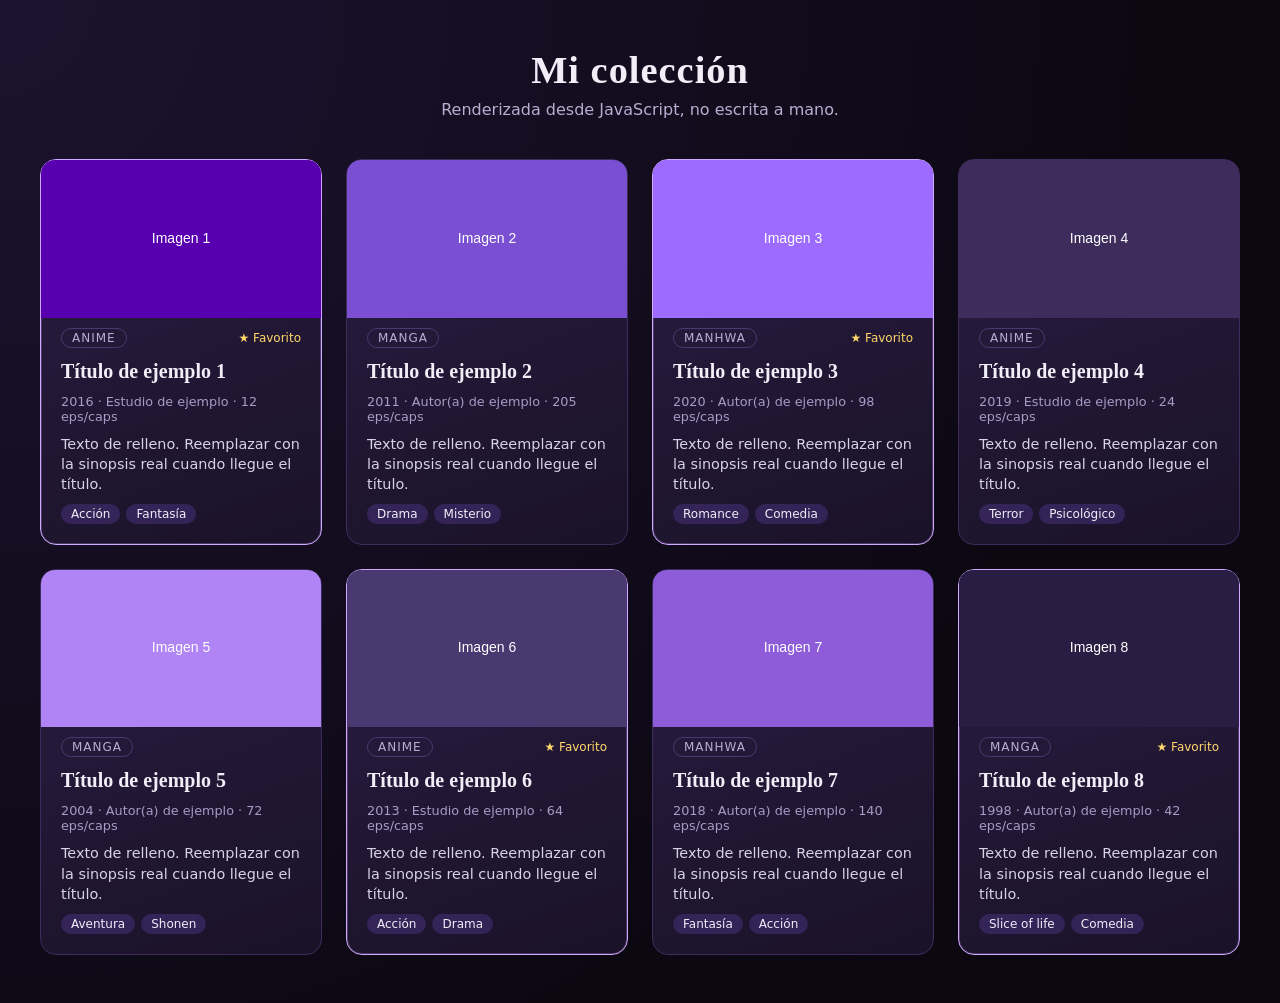
==== index.html @ 9db52f29 "Primera version: coleccion de tarjetas renderizadas desde JS Array de 8 objetos placeholder (anime/m" ====
<!DOCTYPE html>
<html lang="es">
<head>
  <meta charset="UTF-8" />
  <meta name="viewport" content="width=device-width, initial-scale=1.0" />
  <title>Mi colección</title>
  <link rel="stylesheet" href="style.css" />
</head>
<body>

  <!-- Encabezado simple de la página. No tiene lógica, solo texto de presentación. -->
  <header class="page-header">
    <h1>Mi colección</h1>
    <p>Renderizada desde JavaScript, no escrita a mano.</p>
  </header>

  <!--
    Este <main> está vacío a propósito.
    El requisito del ejercicio es que las tarjetas NO se escriban a mano en el HTML,
    sino que script.js las genere y las inserte aquí en tiempo de ejecución.
    Por eso solo existe el contenedor con un id: JS lo busca con getElementById
    y le va metiendo las tarjetas dentro.
  -->
  <main id="contenedor-tarjetas"></main>

  <!-- El script va al final del body para que el HTML ya esté cargado antes de que JS intente tocarlo. -->
  <script src="script.js"></script>
</body>
</html>
---- style.css ----
/* ============================================================
   BASE / RESET
   ============================================================
   Quita márgenes por defecto y define la tipografía y el fondo
   de toda la página. El fondo es oscuro con un leve degradado
   para que las tarjetas (más claras) resalten encima.
   ============================================================ */
* {
  margin: 0;
  padding: 0;
  box-sizing: border-box;
}

body {
  font-family: "Segoe UI", system-ui, sans-serif;
  background: radial-gradient(circle at top left, #1c1330, #0c0812 70%);
  color: #f1eef7;
  min-height: 100vh;
  padding: 48px 24px;
}

/* ============================================================
   ENCABEZADO DE LA PÁGINA
   ============================================================ */
.page-header {
  text-align: center;
  margin-bottom: 40px;
}

.page-header h1 {
  font-family: Georgia, "Times New Roman", serif;
  font-size: 2.4rem;
  letter-spacing: 1px;
}

.page-header p {
  color: #b8aed1;
  margin-top: 8px;
}

/* ============================================================
   GRID DE TARJETAS
   ============================================================
   El contenedor donde JS inserta las tarjetas se convierte en un
   grid responsivo: las columnas se ajustan solas según el ancho
   de pantalla (auto-fill), sin necesidad de media queries.
   ============================================================ */
#contenedor-tarjetas {
  display: grid;
  grid-template-columns: repeat(auto-fill, minmax(240px, 1fr));
  gap: 24px;
  max-width: 1200px;
  margin: 0 auto;
}

/* ============================================================
   TARJETA
   ============================================================
   Estilo visual de cada tarjeta individual. Usa transform +
   transition para el efecto hover (se levanta y se inclina
   levemente), y un borde/sombra que cambia de color según el
   estado (normal vs. favorito), controlado por la clase que
   agrega script.js (.es-favorito).
   ============================================================ */
.tarjeta {
  background: linear-gradient(160deg, #2a1d43, #1a1228);
  border: 1px solid #3d2c5c;
  border-radius: 16px;
  padding: 20px;
  display: flex;
  flex-direction: column;
  gap: 10px;
  transition: transform 0.25s ease, box-shadow 0.25s ease, border-color 0.25s ease;
}

.tarjeta:hover {
  transform: translateY(-6px) rotate(-0.5deg);
  box-shadow: 0 12px 28px rgba(88, 0, 175, 0.35);
  border-color: #7a4fd1;
}

/* Imagen de portada: ocupa todo el ancho de la tarjeta, con las
   esquinas superiores redondeadas para que combine con el borde
   de la tarjeta. object-fit: cover evita que la imagen se deforme
   sin importar la proporción del archivo real que se use después. */
.portada {
  aspect-ratio: 16 / 9;
  object-fit: cover;
  /* Estira la imagen por encima del padding de la tarjeta para que
     llegue hasta los bordes, y solo redondea las esquinas de arriba
     (las de abajo las tapan los elementos de texto que vienen después). */
  width: calc(100% + 40px);
  margin: -20px -20px 0 -20px;
  border-top-left-radius: 14px;
  border-top-right-radius: 14px;
}

.tarjeta.es-favorito {
  border-color: #d1a8ff;
  box-shadow: 0 0 0 1px rgba(209, 168, 255, 0.25) inset;
}

/* Encabezado interno: tipo de obra + insignia de favorito. */
.tarjeta-encabezado {
  display: flex;
  justify-content: space-between;
  align-items: center;
}

.tipo {
  font-size: 0.75rem;
  text-transform: uppercase;
  letter-spacing: 1px;
  color: #b8aed1;
  border: 1px solid #4a3870;
  border-radius: 999px;
  padding: 2px 10px;
}

.insignia-favorito {
  font-size: 0.75rem;
  color: #ffd76a;
}

.titulo {
  font-family: Georgia, "Times New Roman", serif;
  font-size: 1.25rem;
  line-height: 1.3;
}

.meta {
  font-size: 0.8rem;
  color: #a89bc4;
}

.sinopsis {
  font-size: 0.9rem;
  color: #d8d2e6;
  line-height: 1.4;
  flex-grow: 1;
}

/* Lista de géneros: cada uno es un span con forma de "pill". */
.generos {
  display: flex;
  flex-wrap: wrap;
  gap: 6px;
}

.genero {
  font-size: 0.75rem;
  background: rgba(122, 79, 209, 0.25);
  border-radius: 999px;
  padding: 3px 10px;
}
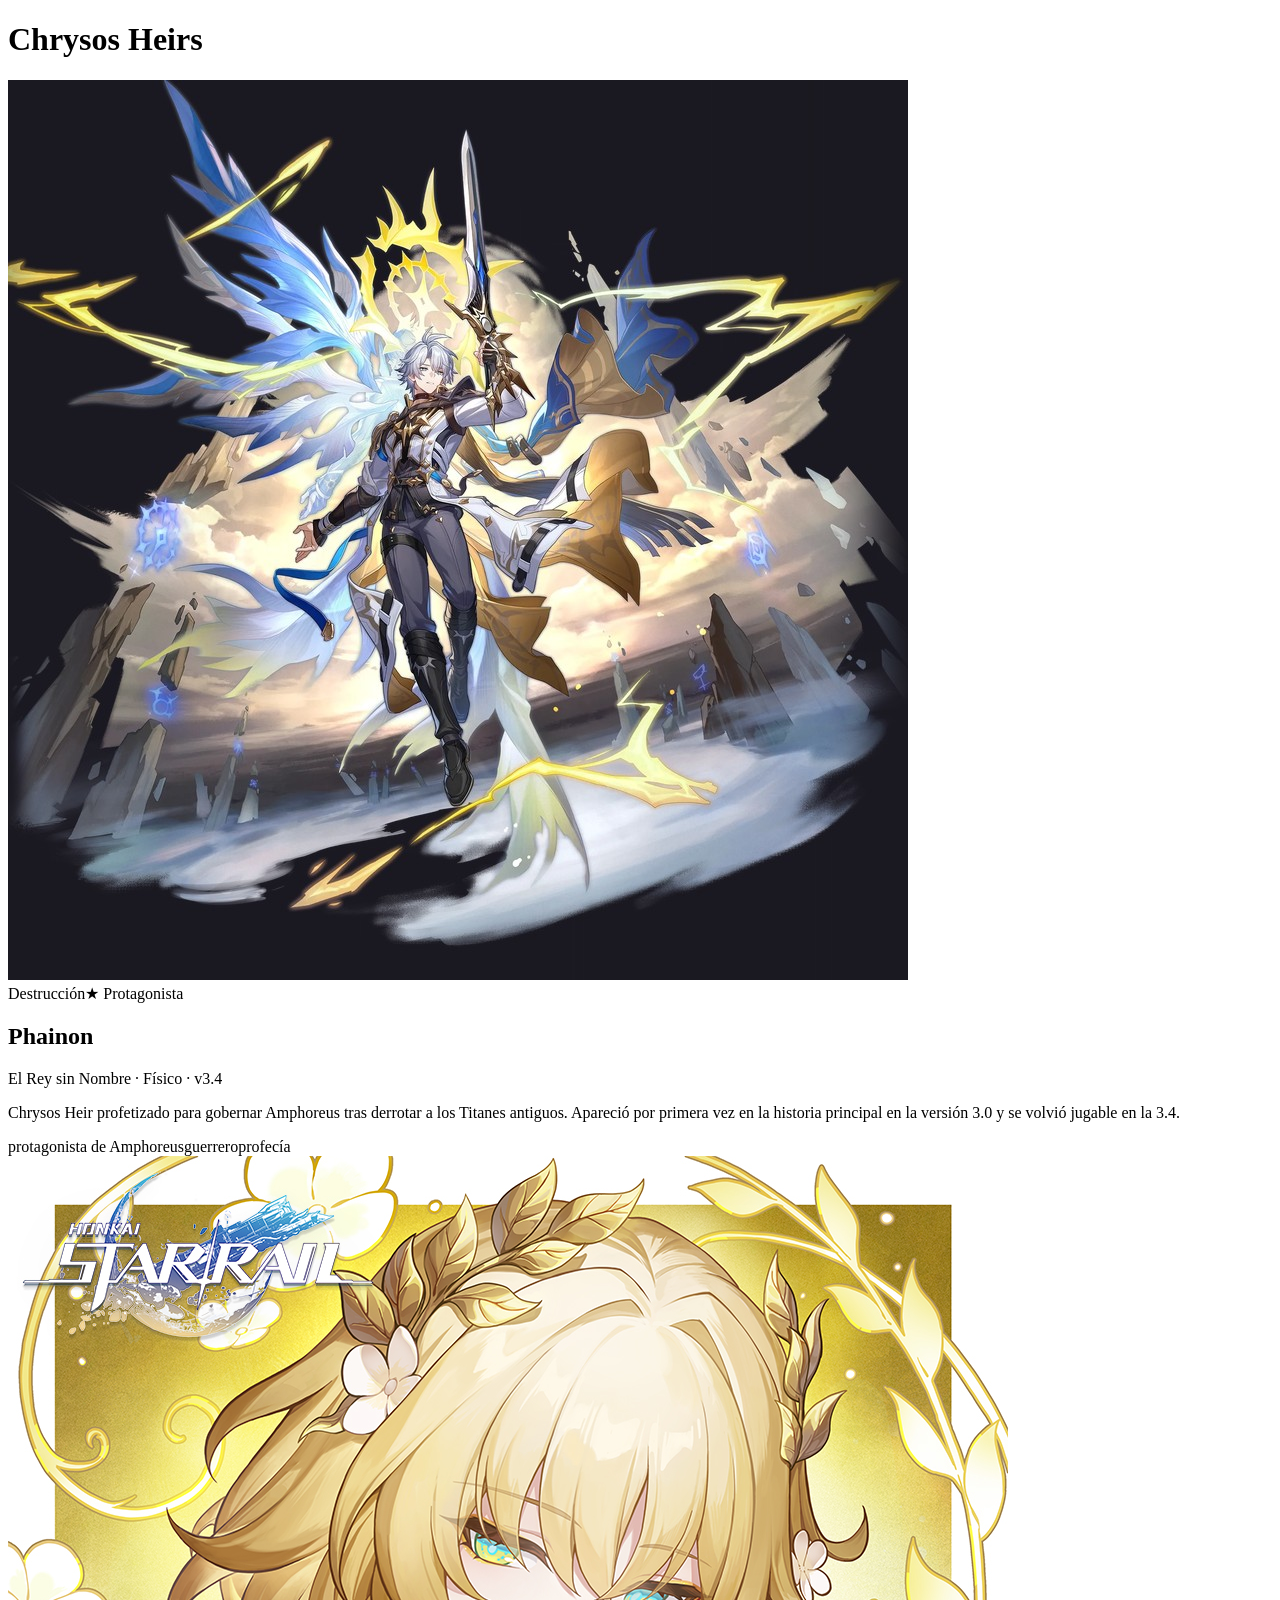
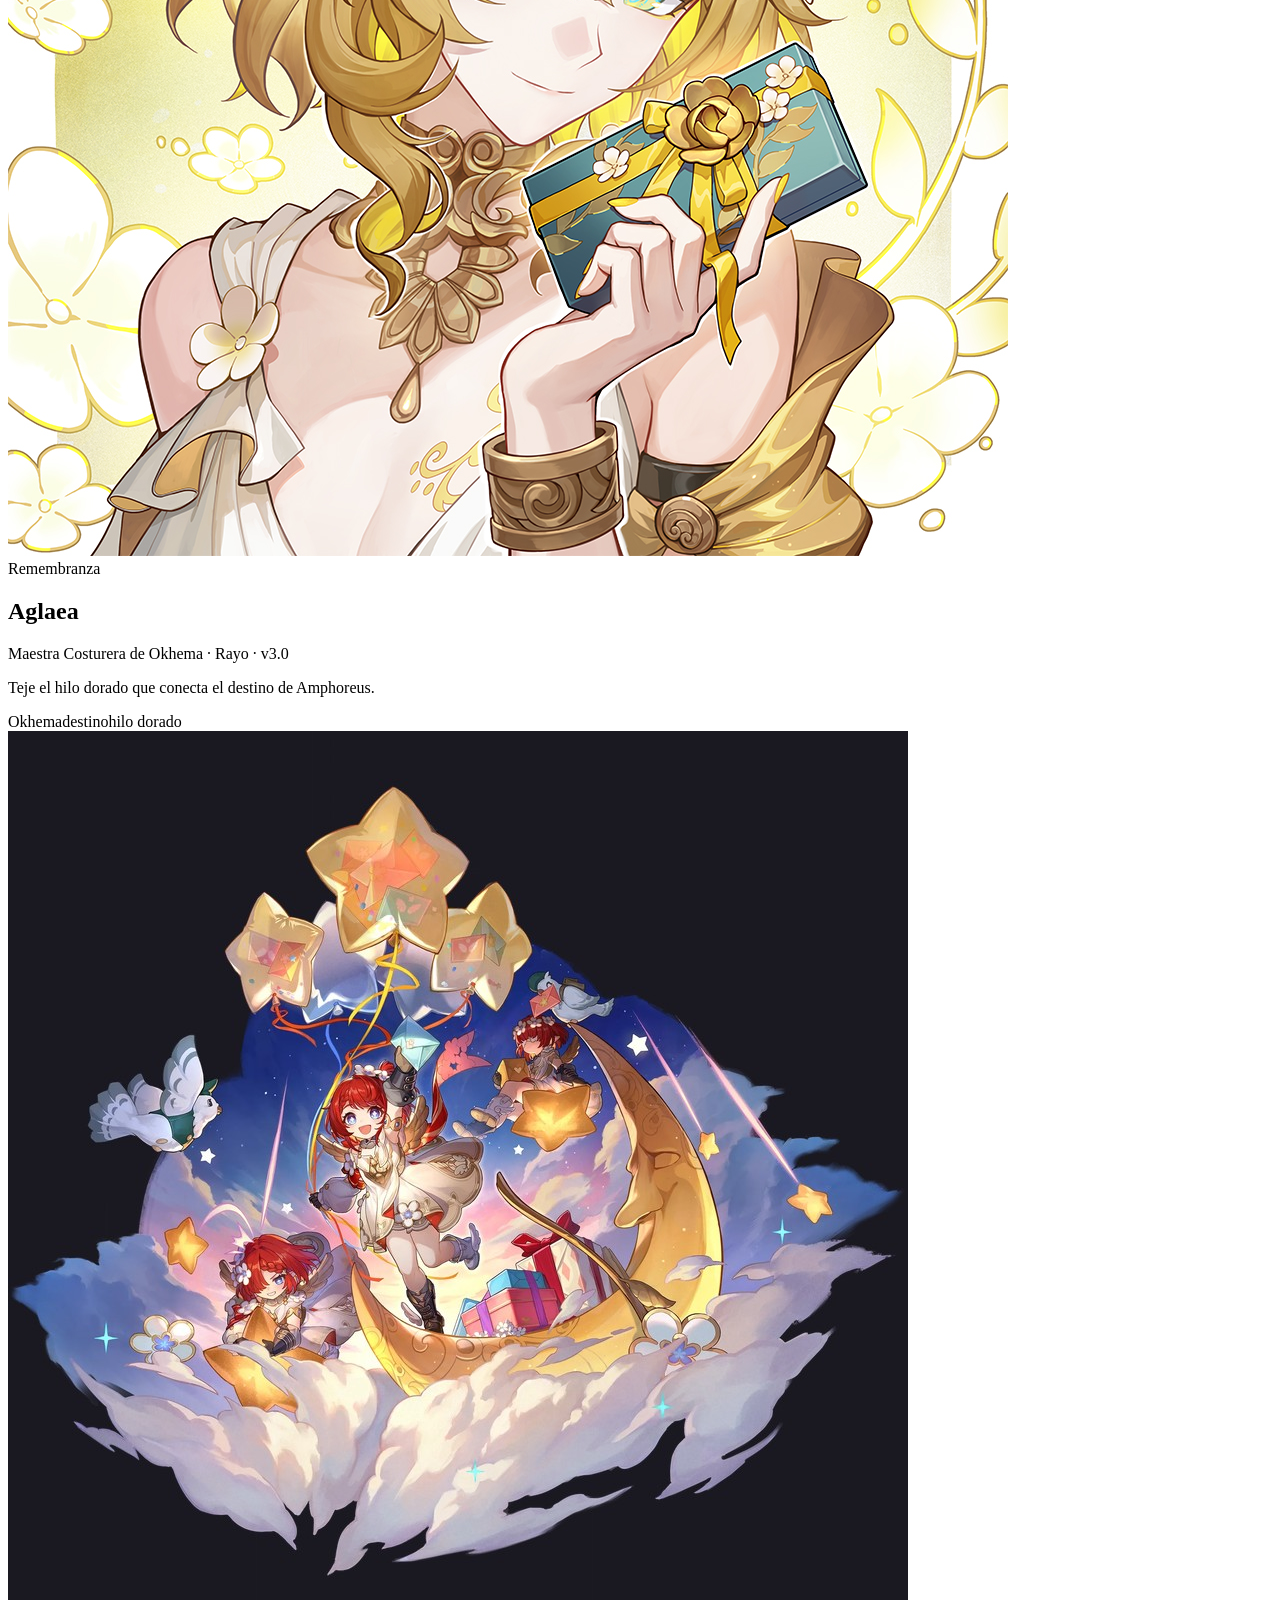
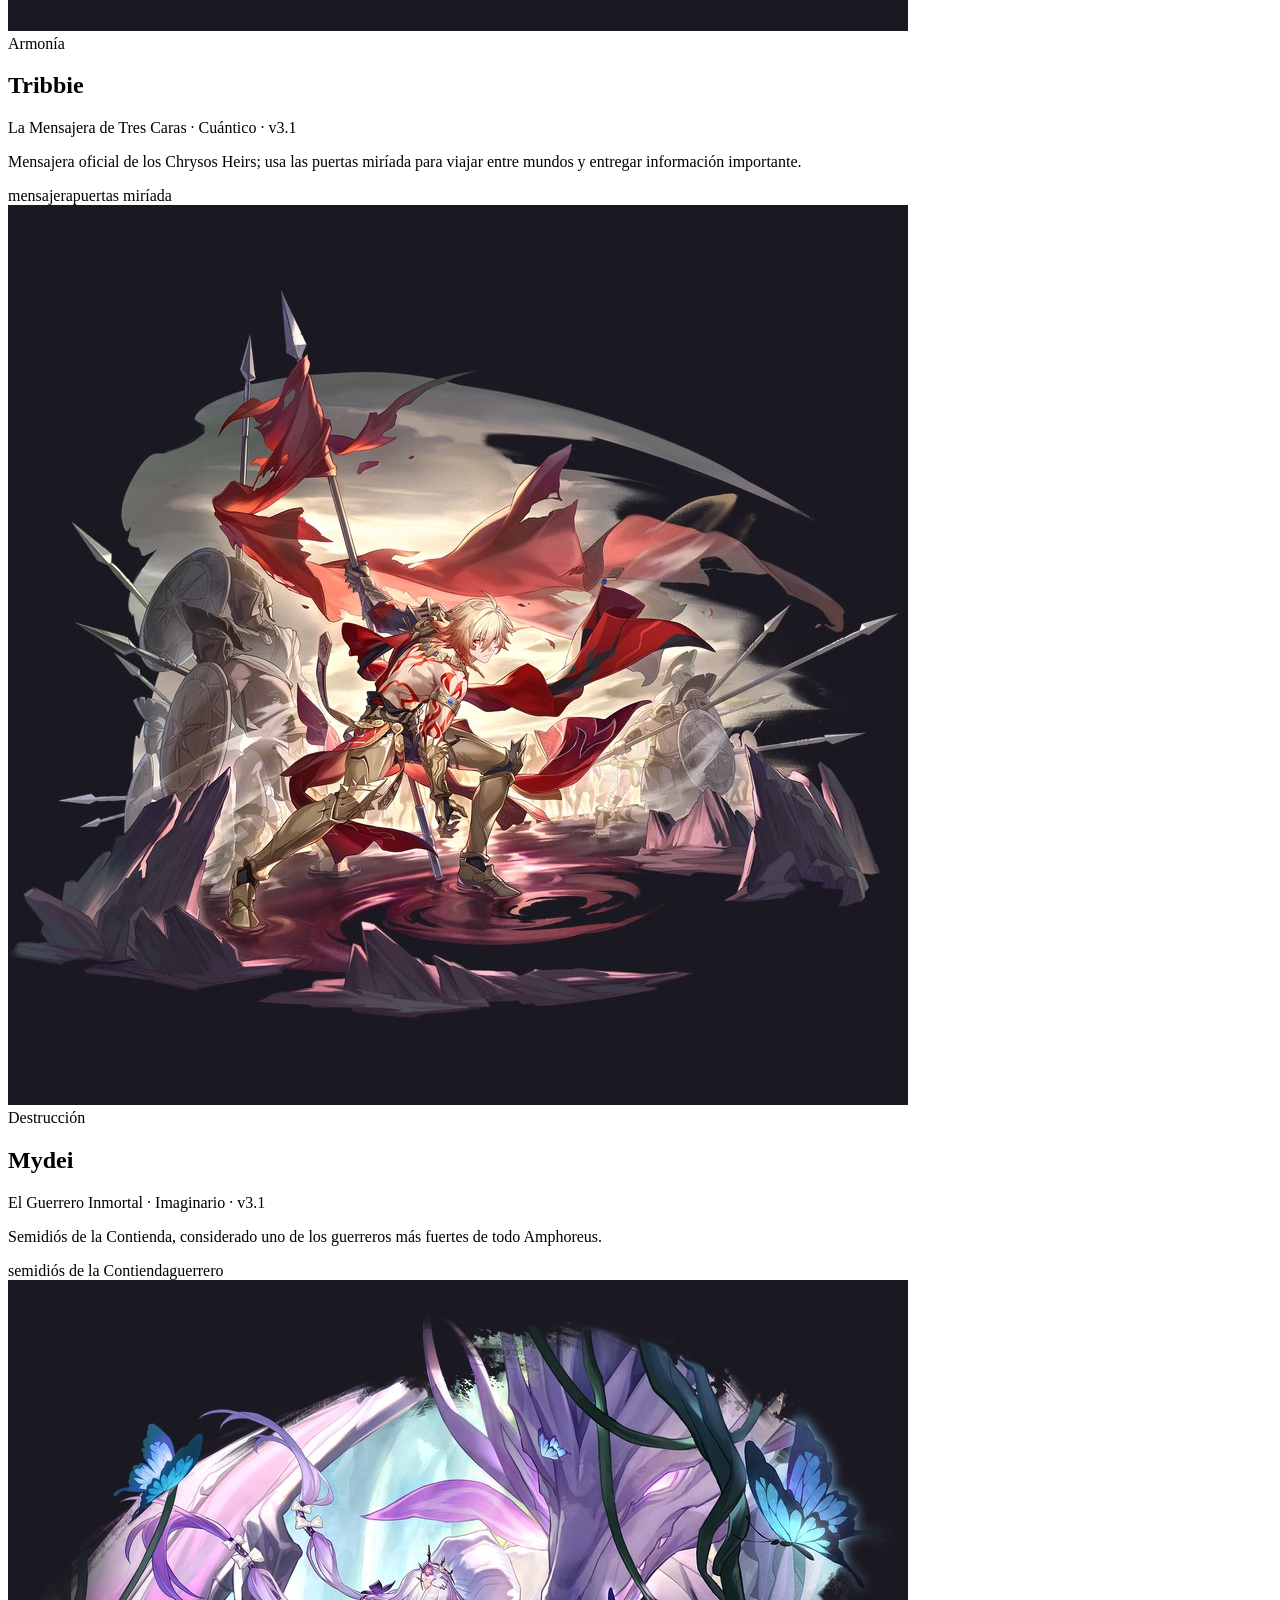
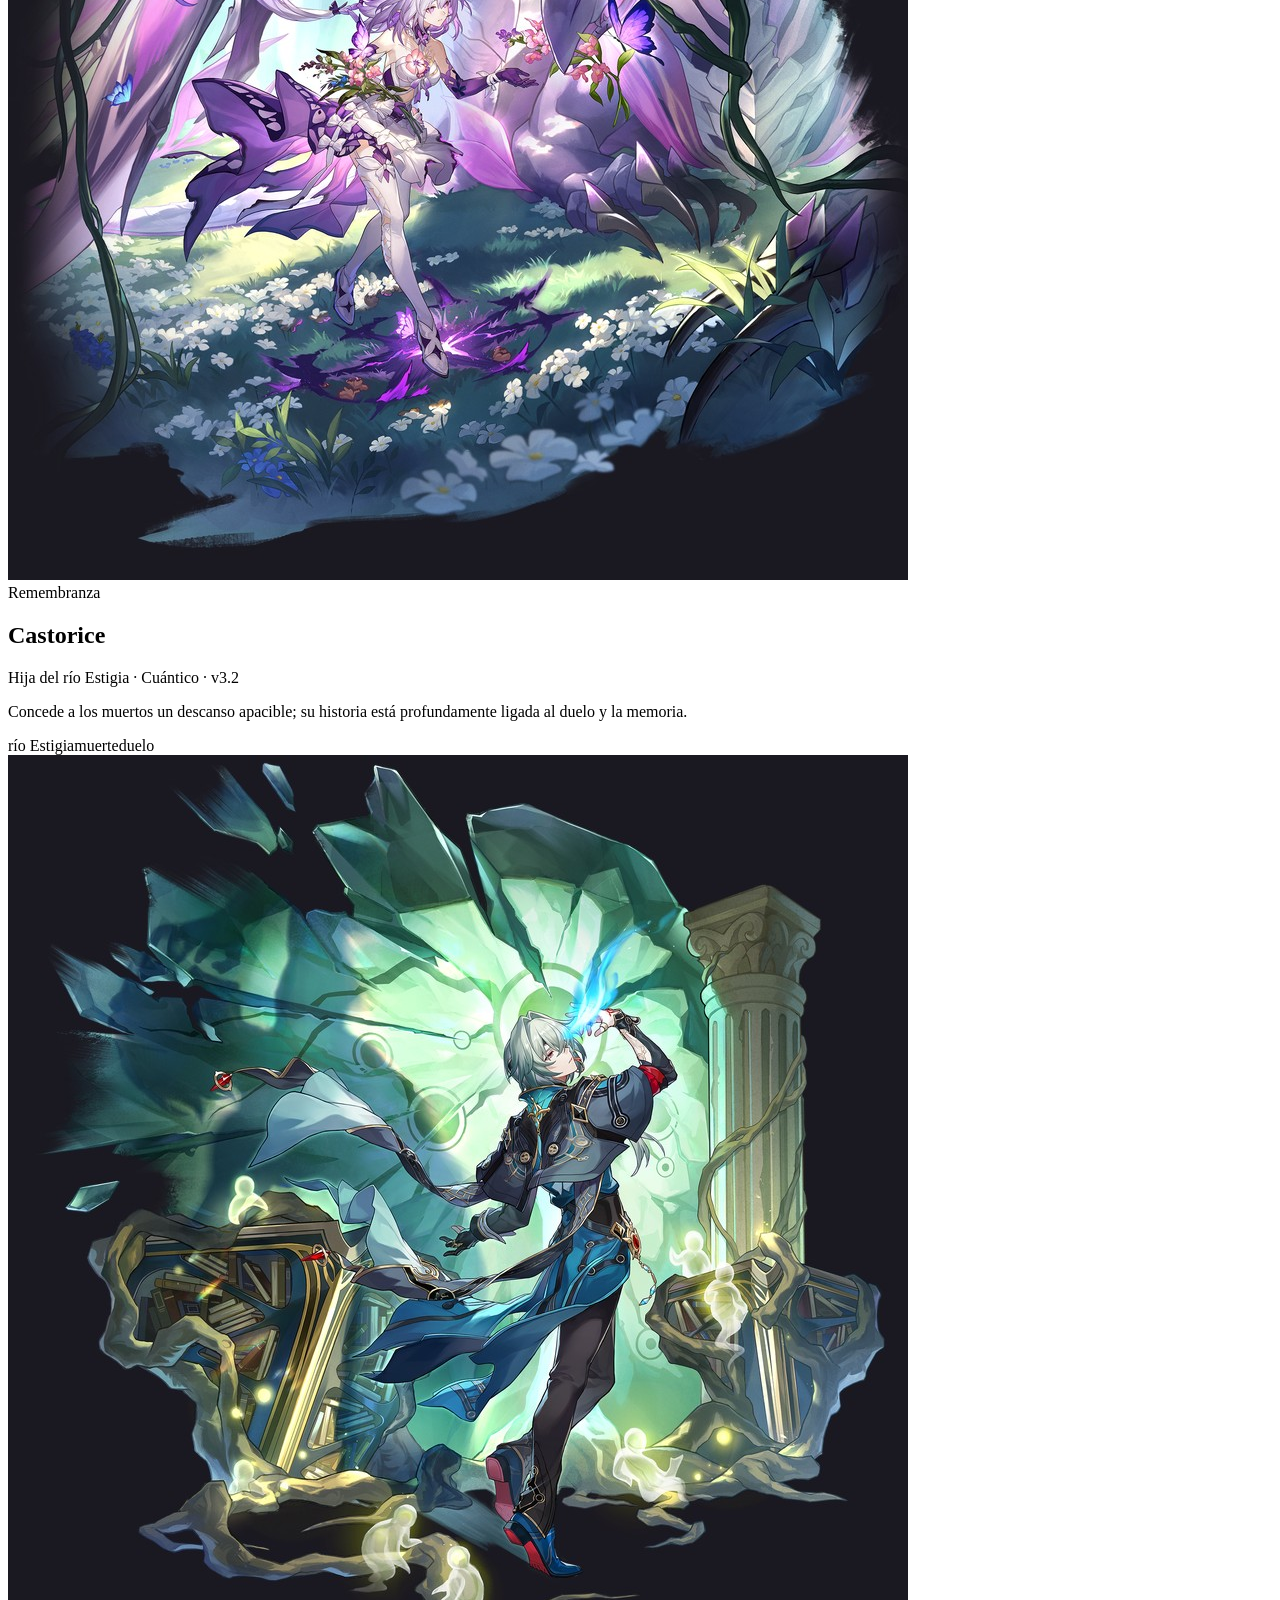
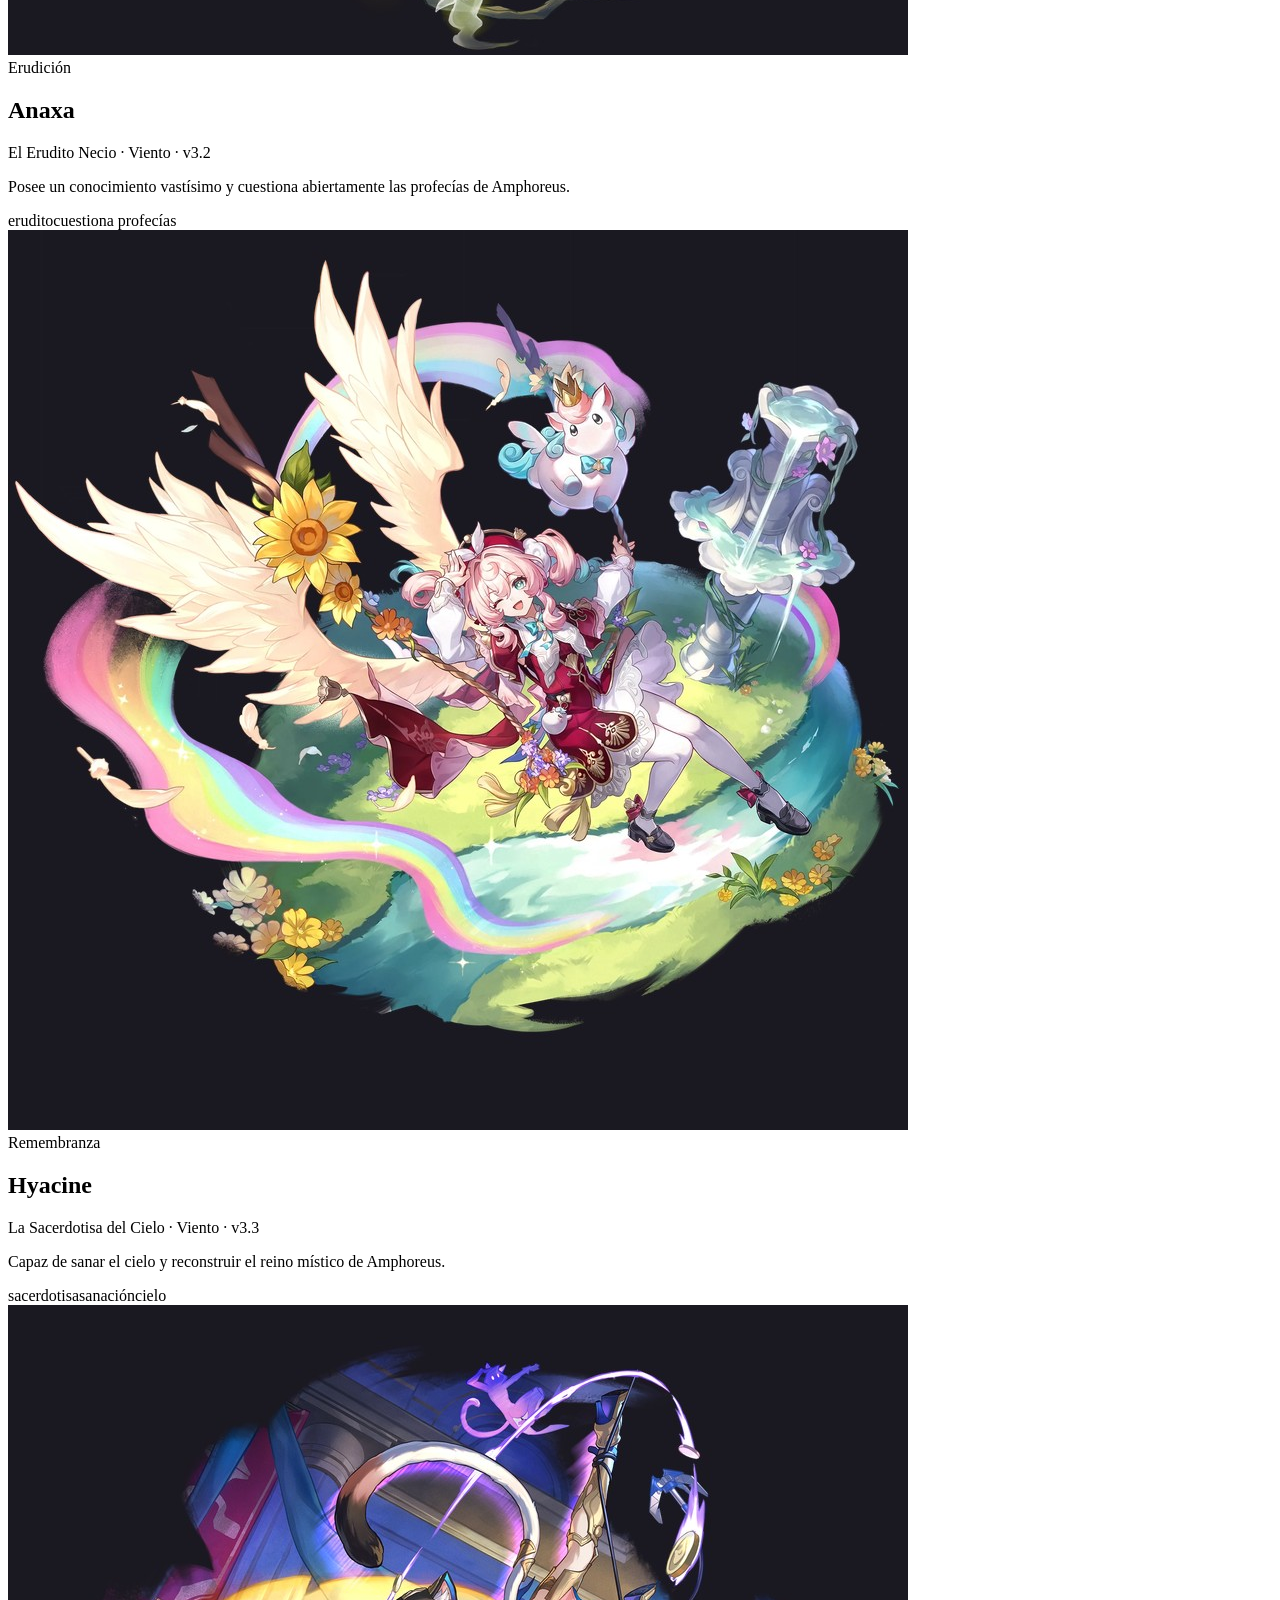
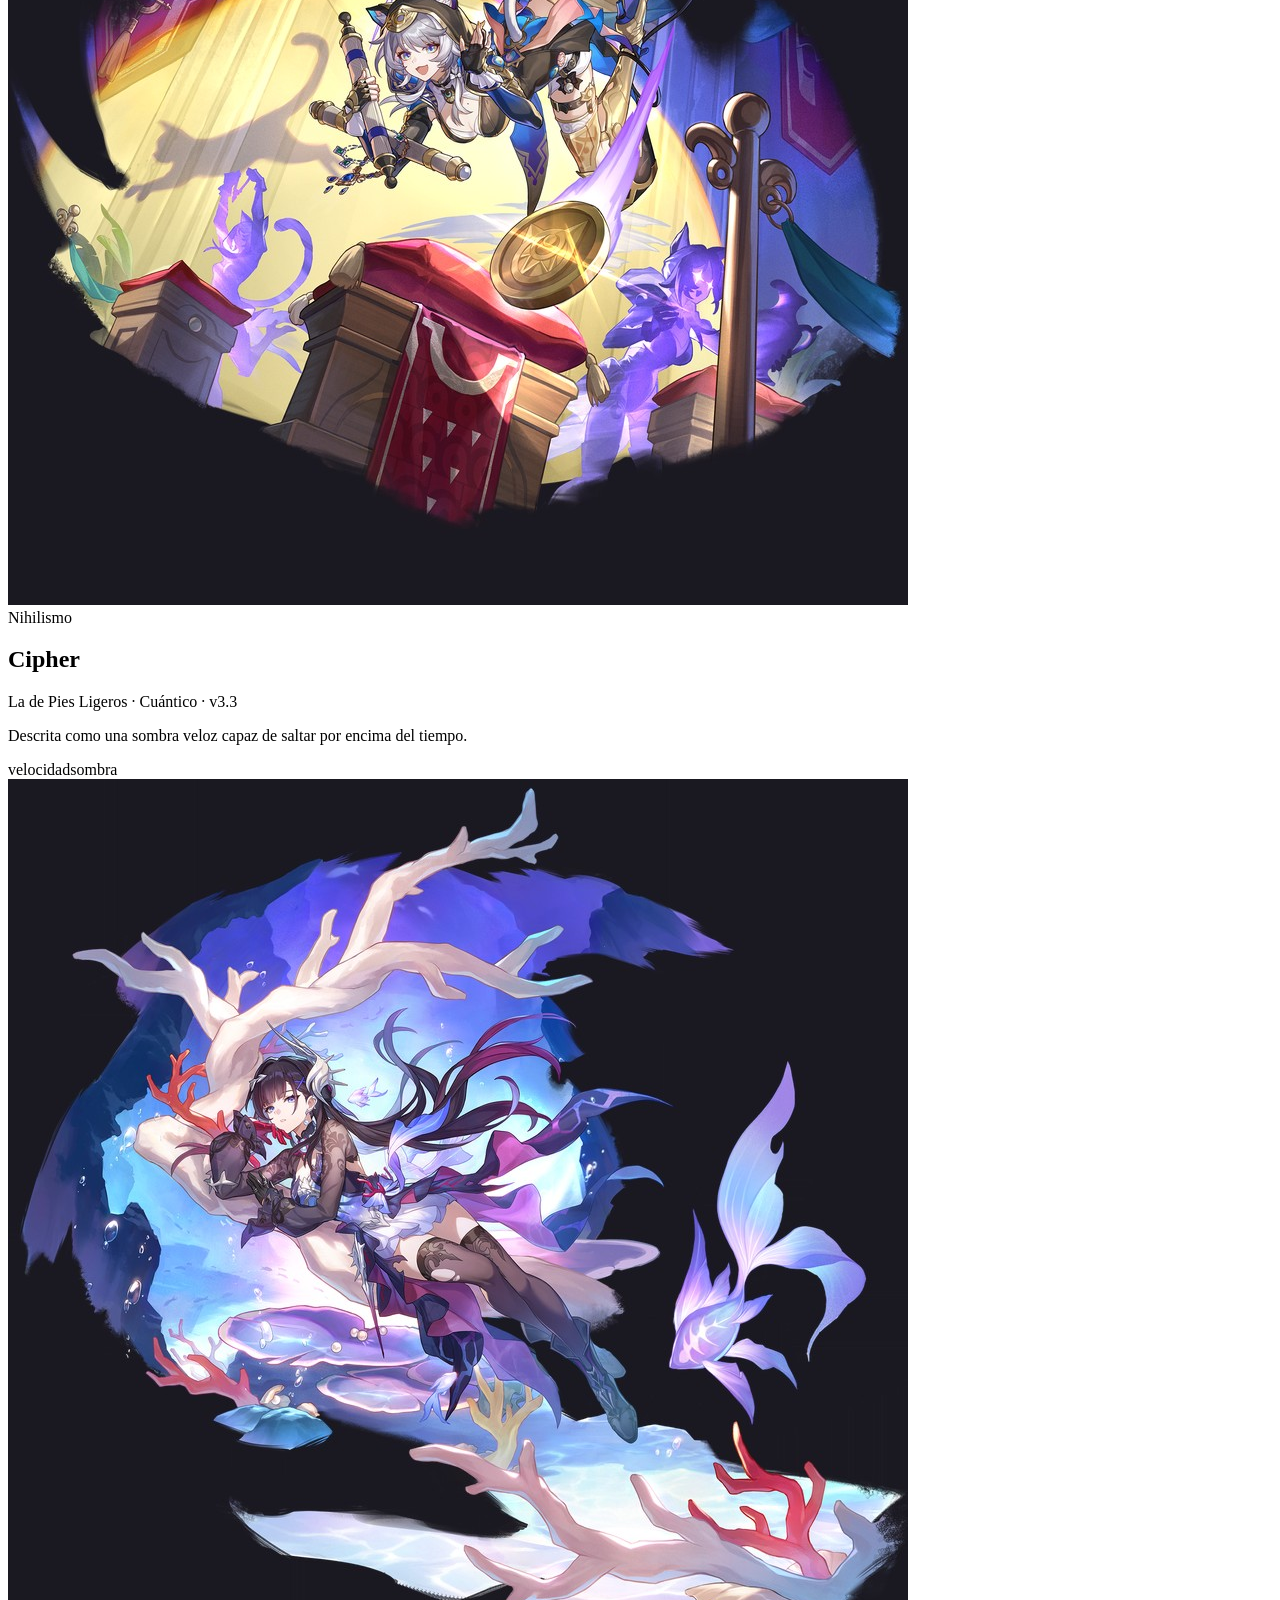
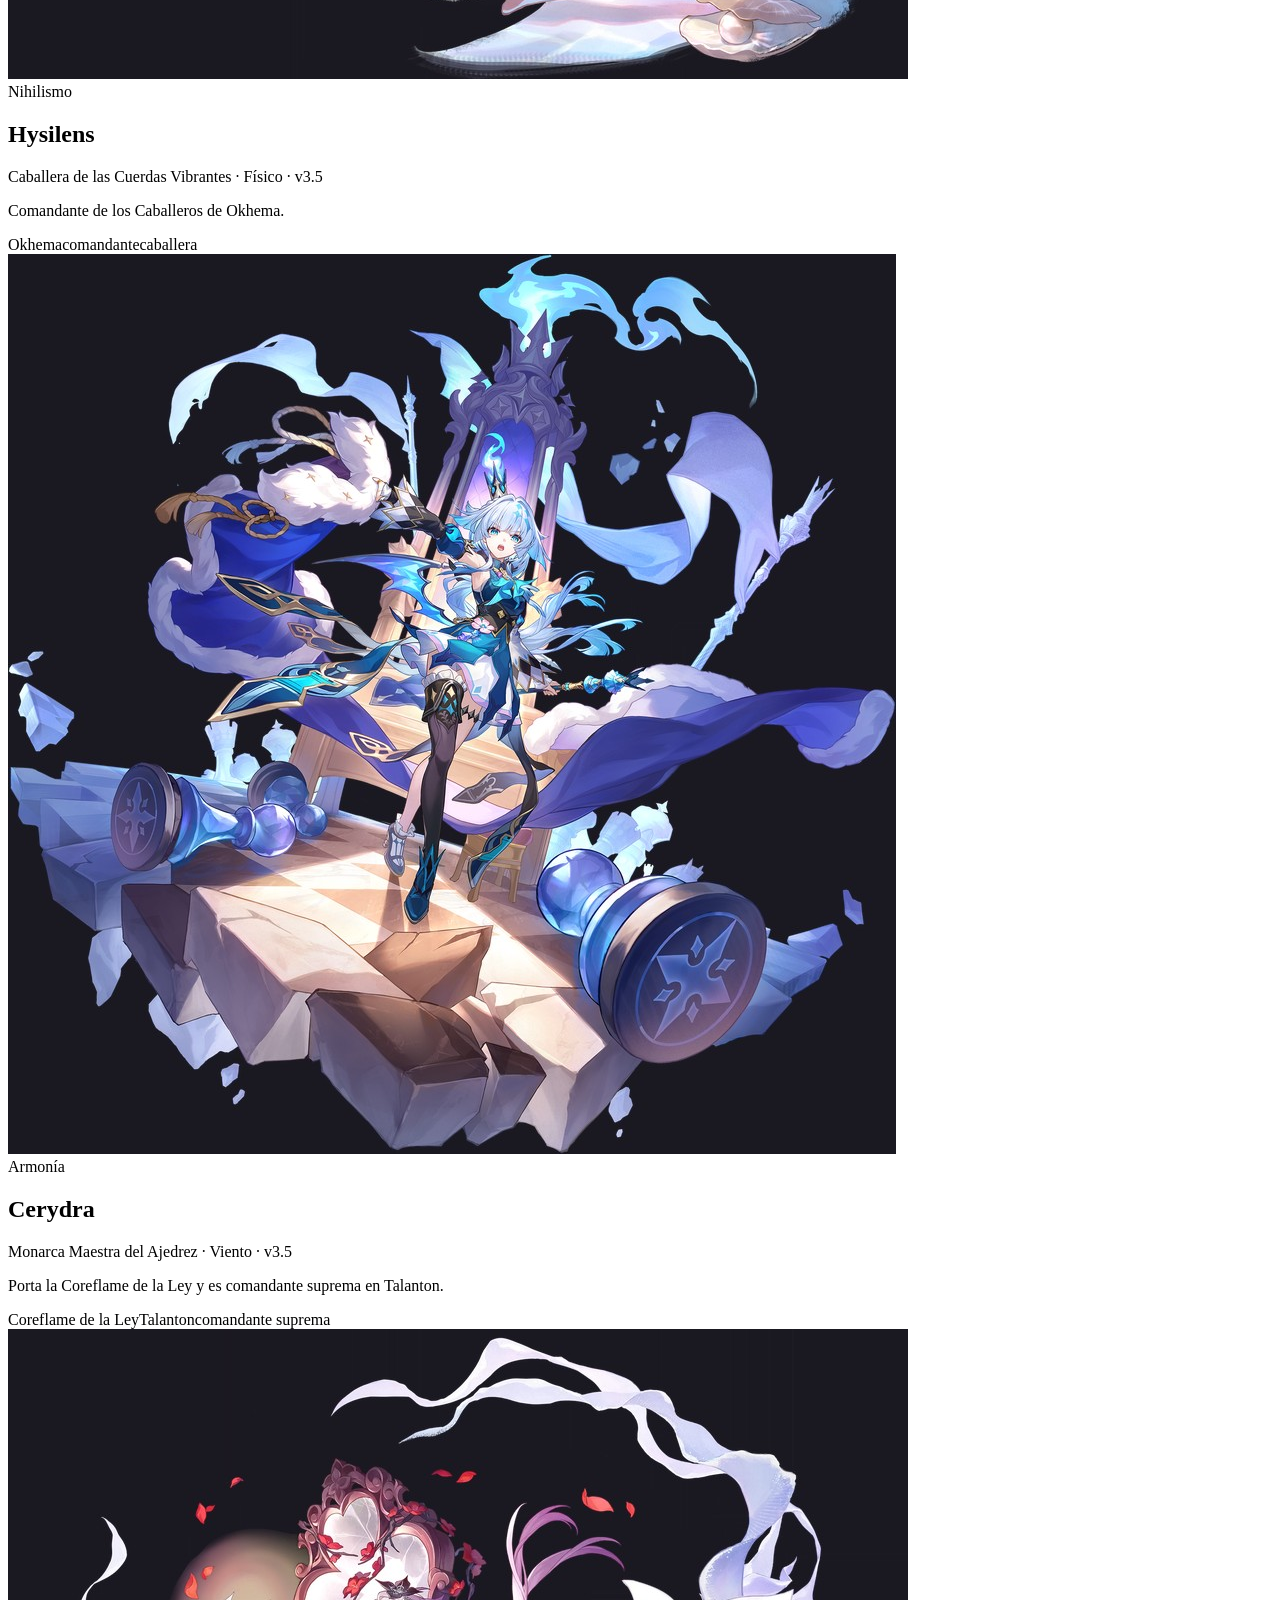
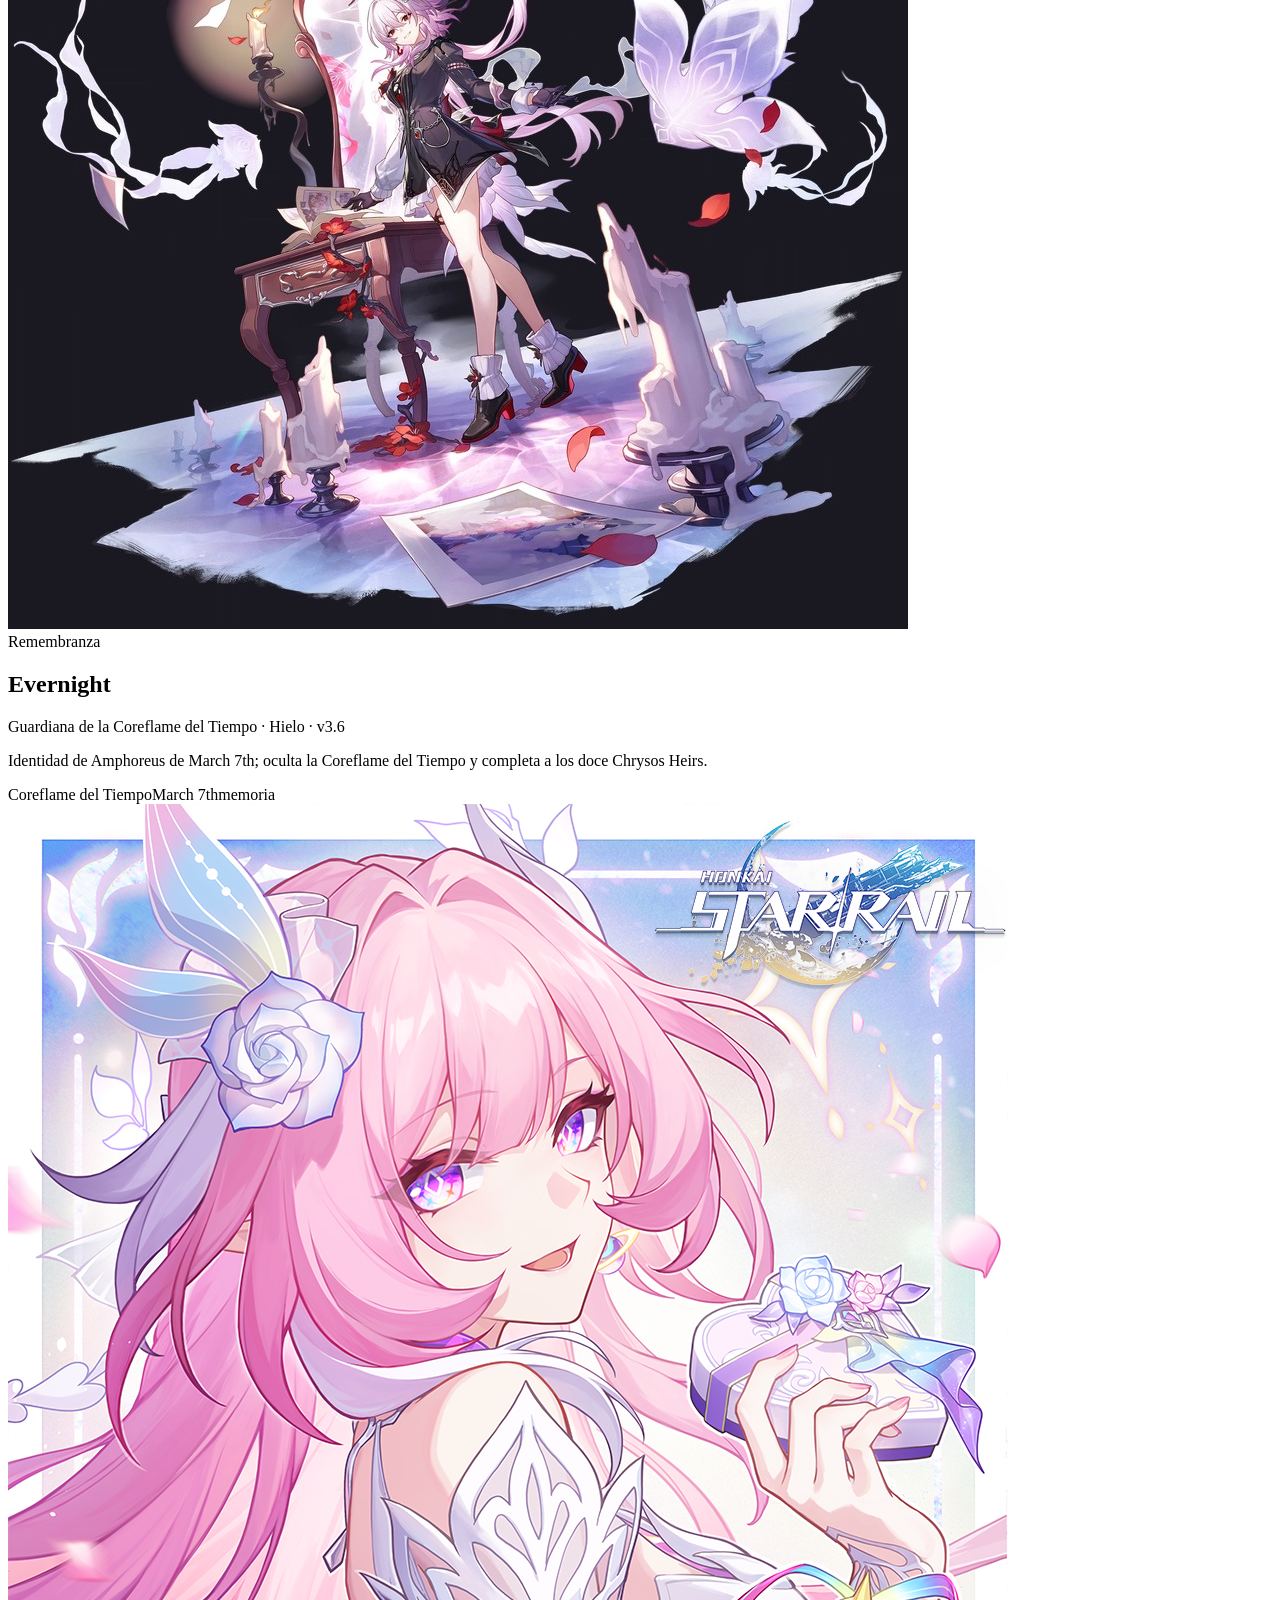
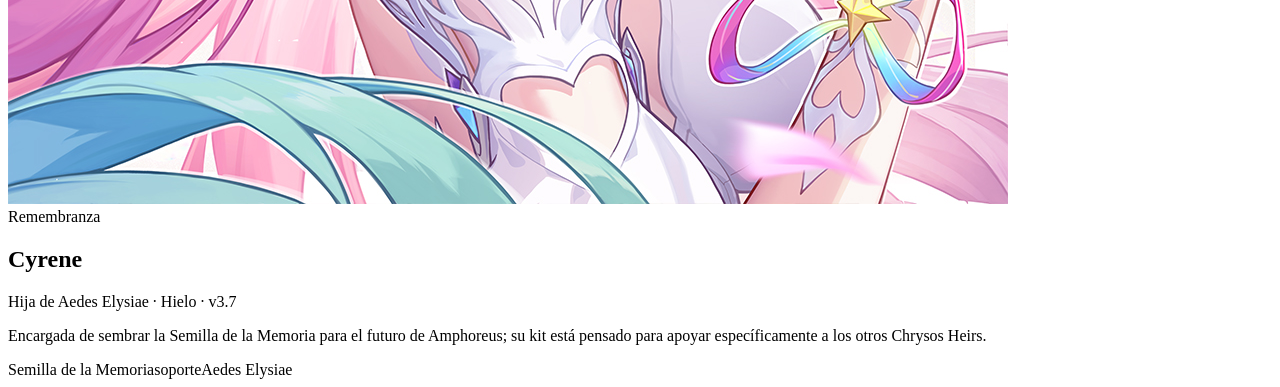
==== commit fd093c7c: "quitar cosas generadas que no me gustaron para empezar otra vez" ====
--- a/index.html
+++ b/index.html
@@ -3,27 +3,16 @@
 <head>
   <meta charset="UTF-8" />
   <meta name="viewport" content="width=device-width, initial-scale=1.0" />
-  <title>Mi colección</title>
-  <link rel="stylesheet" href="style.css" />
+  <title>Chrysos Heirs — Colección</title>
+  <link rel="stylesheet" href="styles/style.css" />
 </head>
 <body>
+  <header class="page-header">
+    <h1>Chrysos Heirs</h1>
+   </header>
 
-  <!-- Encabezado simple de la página. No tiene lógica, solo texto de presentación. -->
-  <header class="page-header">
-    <h1>Mi colección</h1>
-    <p>Renderizada desde JavaScript, no escrita a mano.</p>
-  </header>
-
-  <!--
-    Este <main> está vacío a propósito.
-    El requisito del ejercicio es que las tarjetas NO se escriban a mano en el HTML,
-    sino que script.js las genere y las inserte aquí en tiempo de ejecución.
-    Por eso solo existe el contenedor con un id: JS lo busca con getElementById
-    y le va metiendo las tarjetas dentro.
-  -->
   <main id="contenedor-tarjetas"></main>
 
-  <!-- El script va al final del body para que el HTML ya esté cargado antes de que JS intente tocarlo. -->
-  <script src="script.js"></script>
+  <script src="scripts/script.js"></script>
 </body>
 </html>
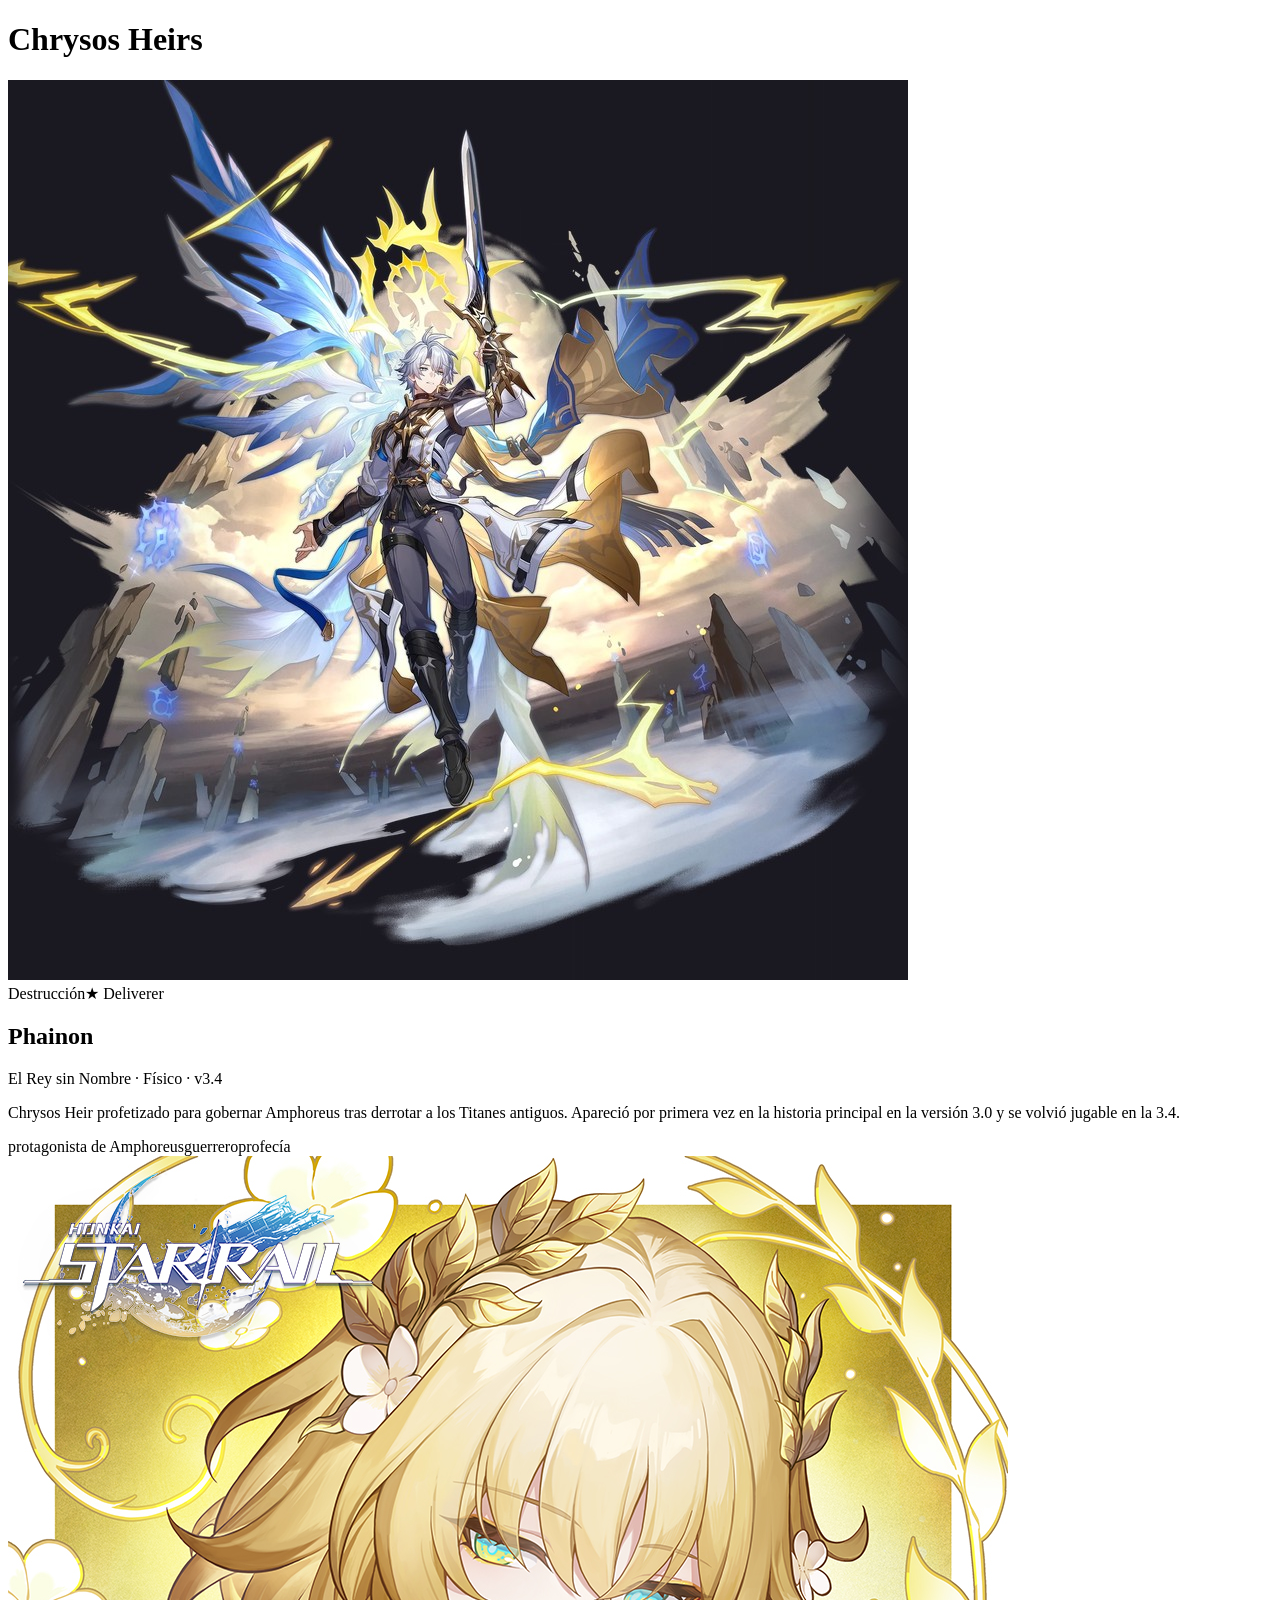
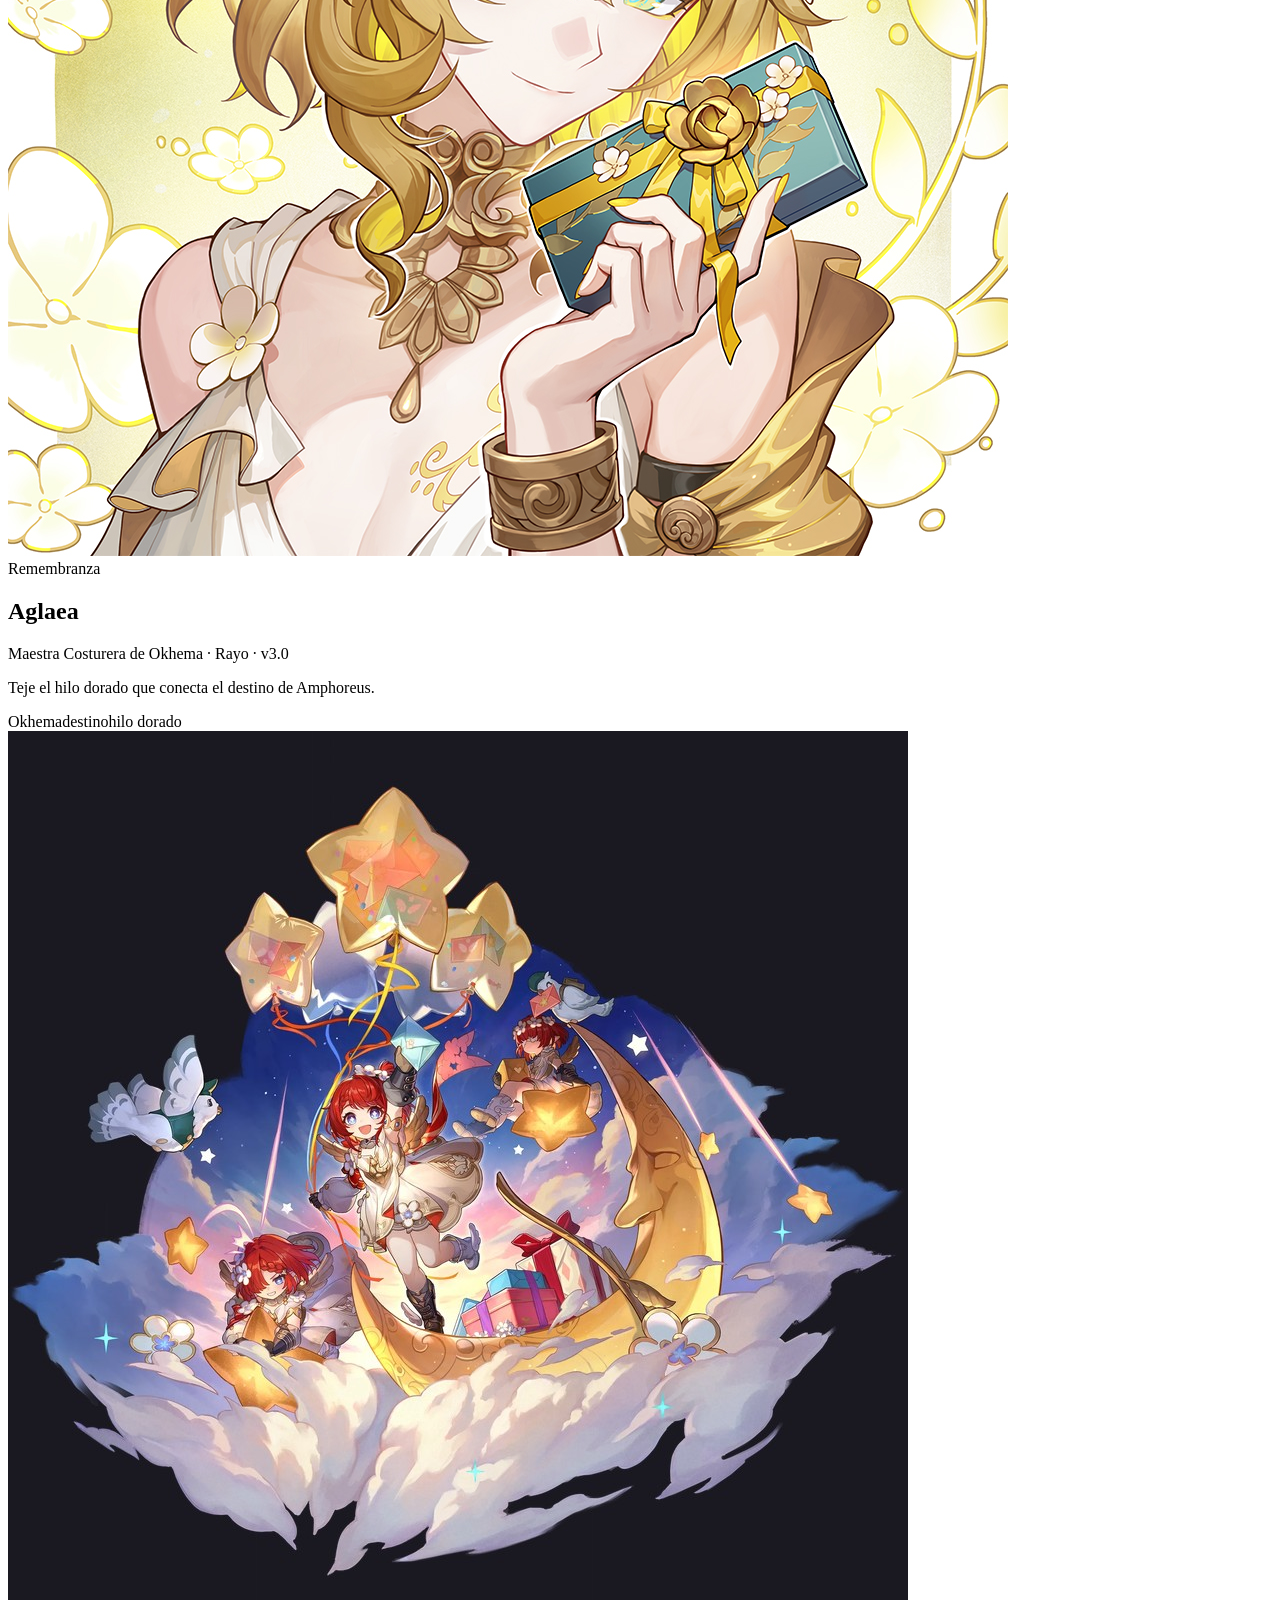
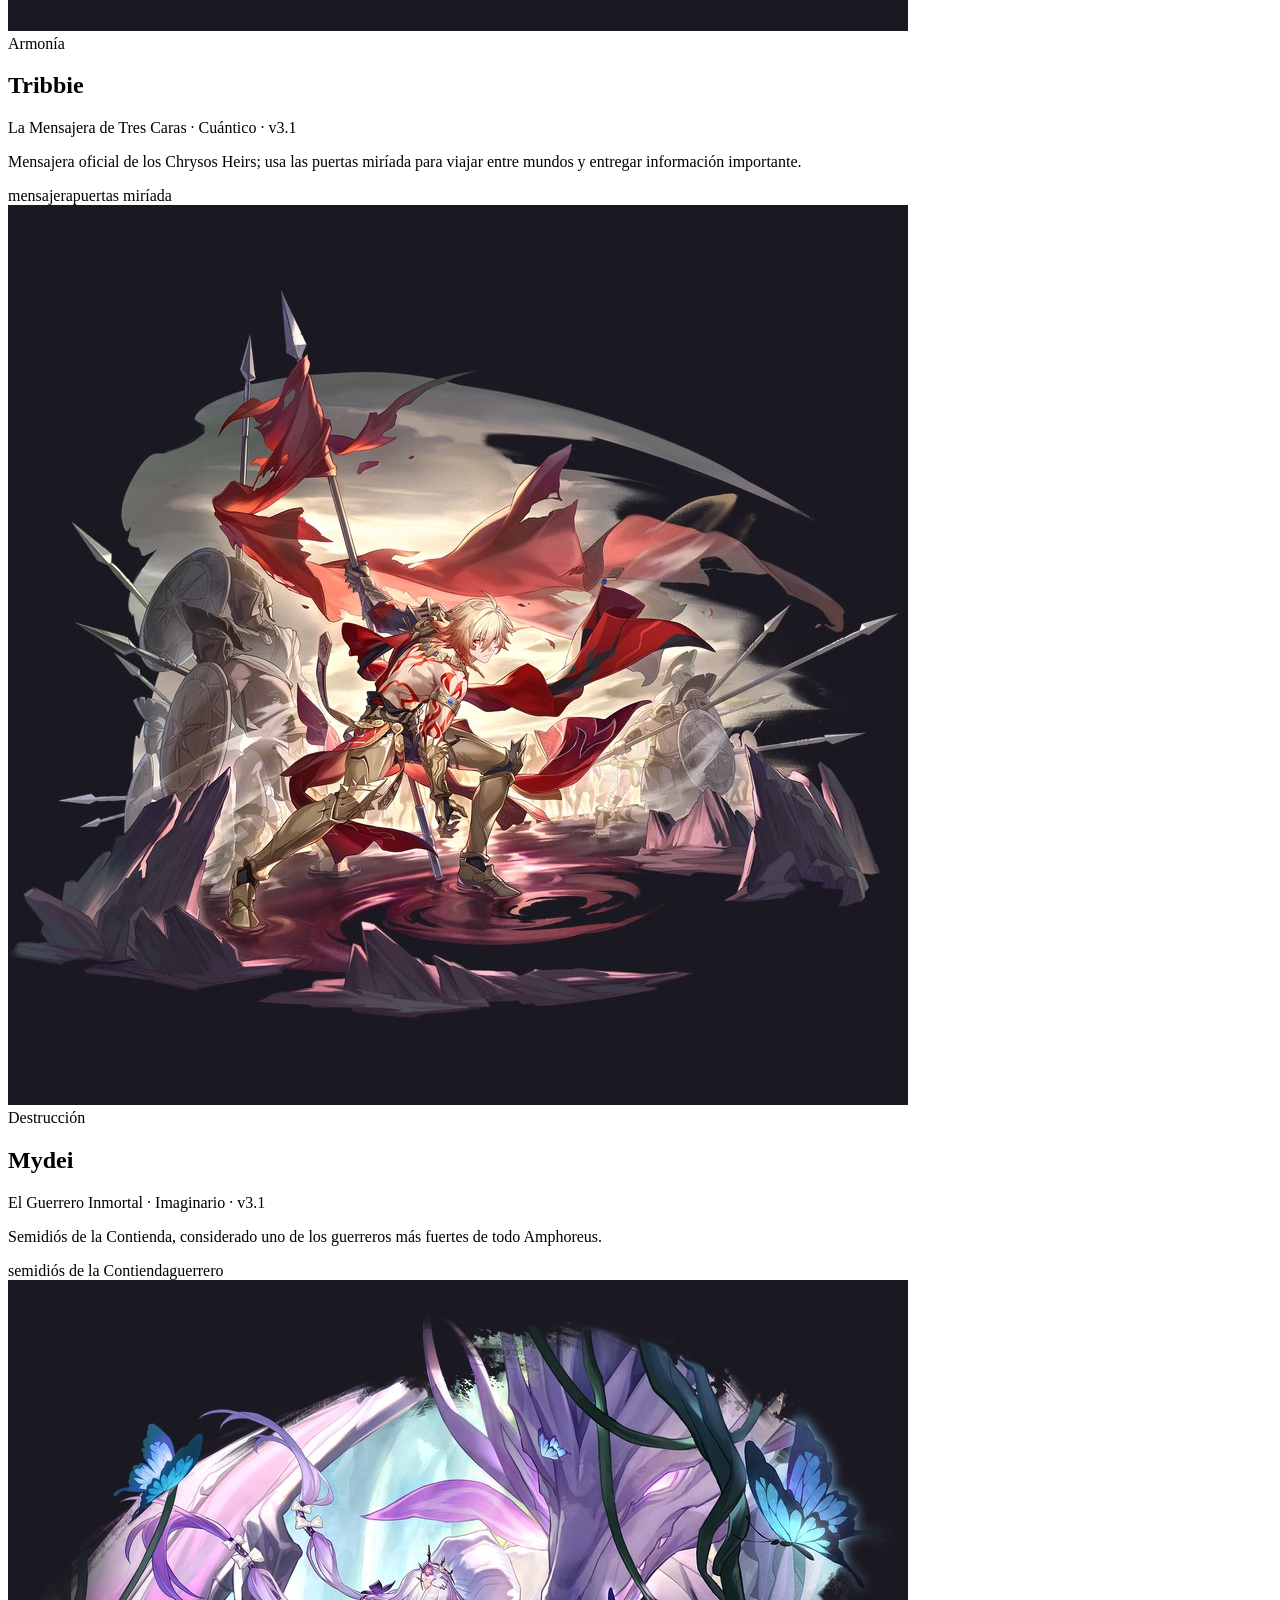
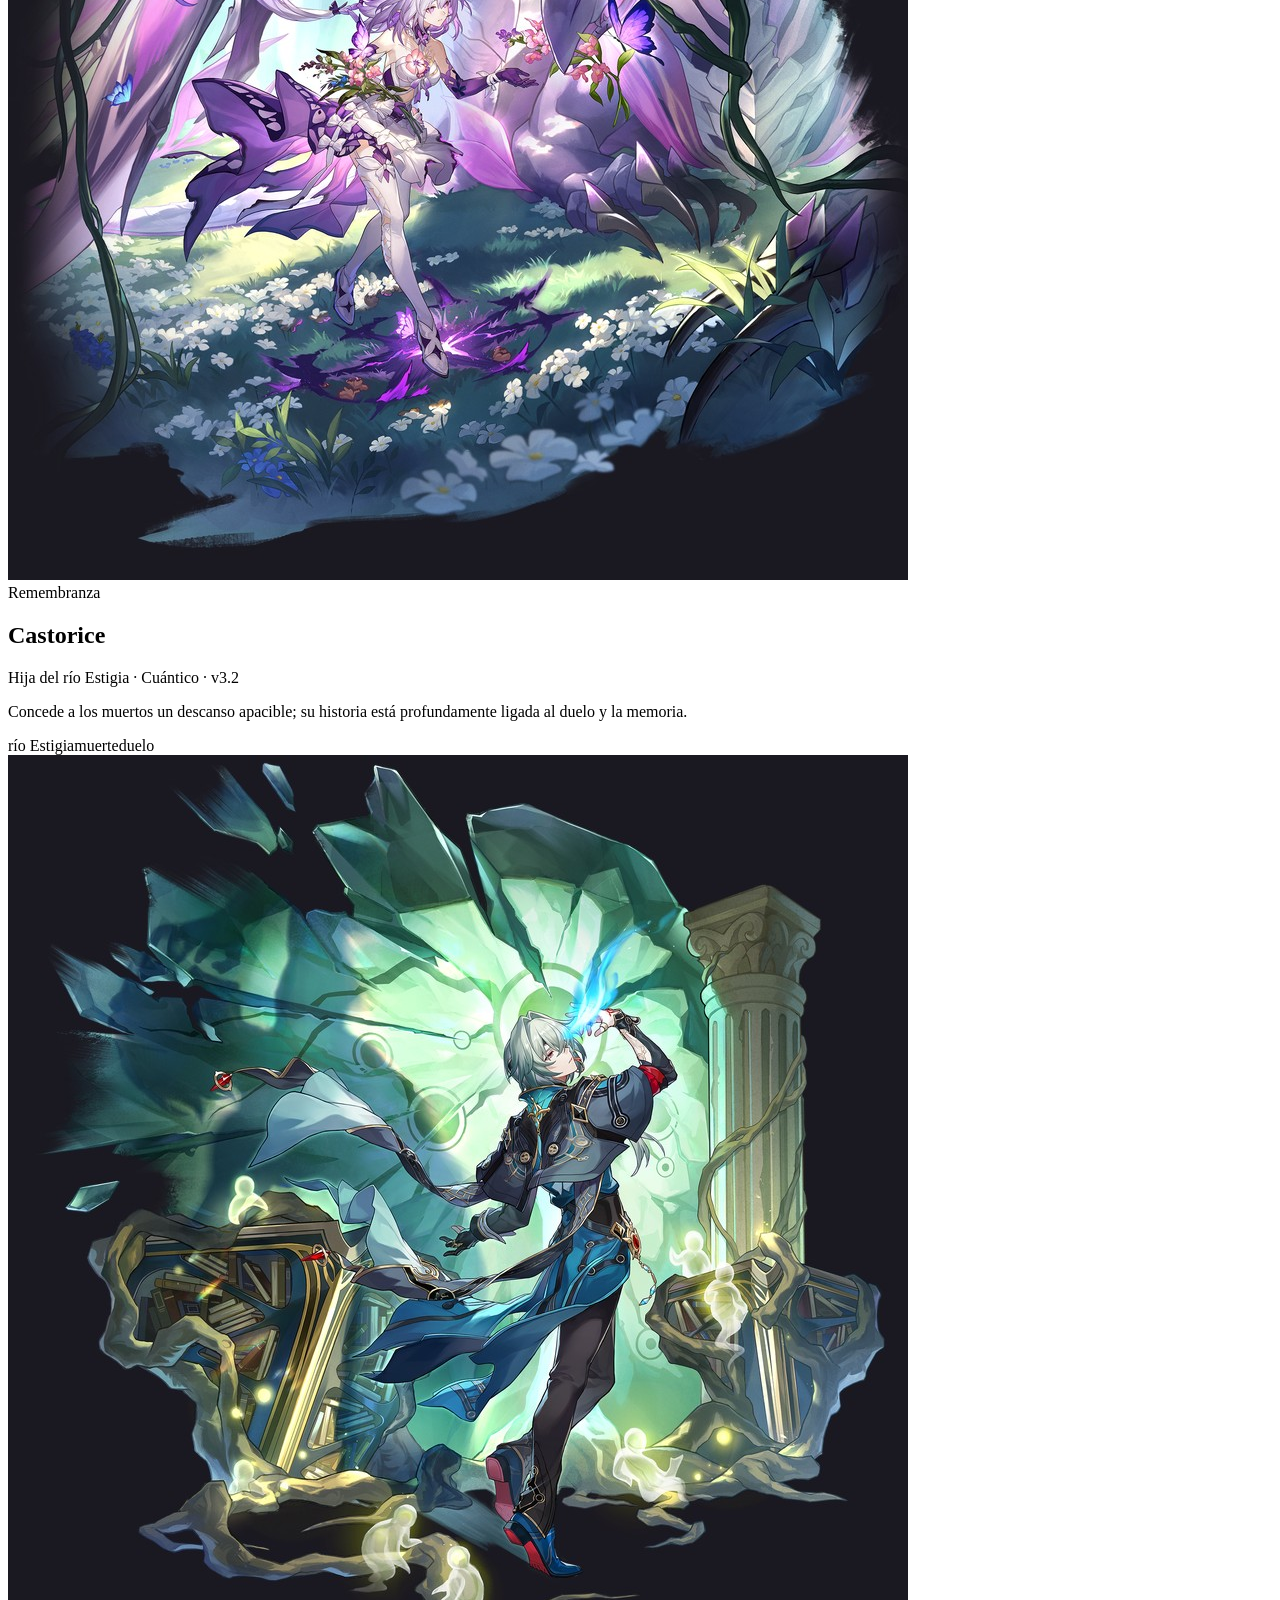
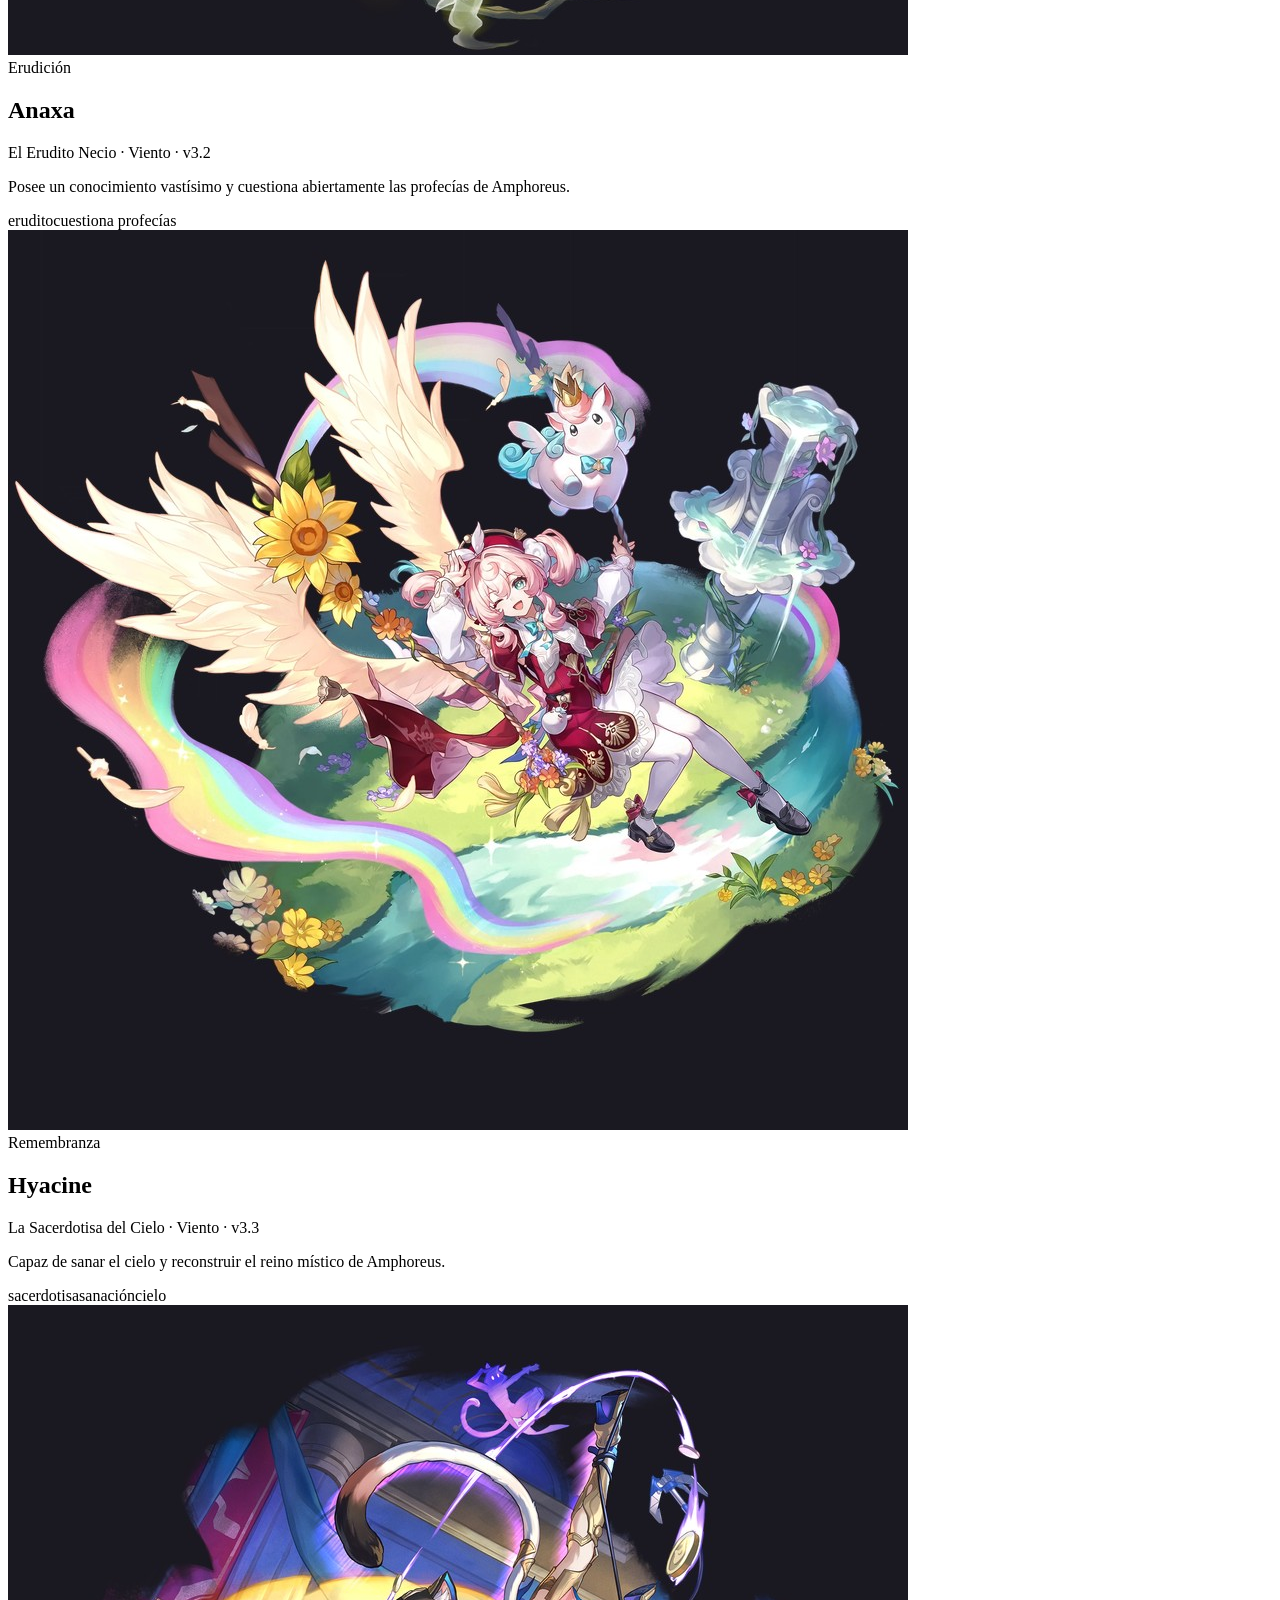
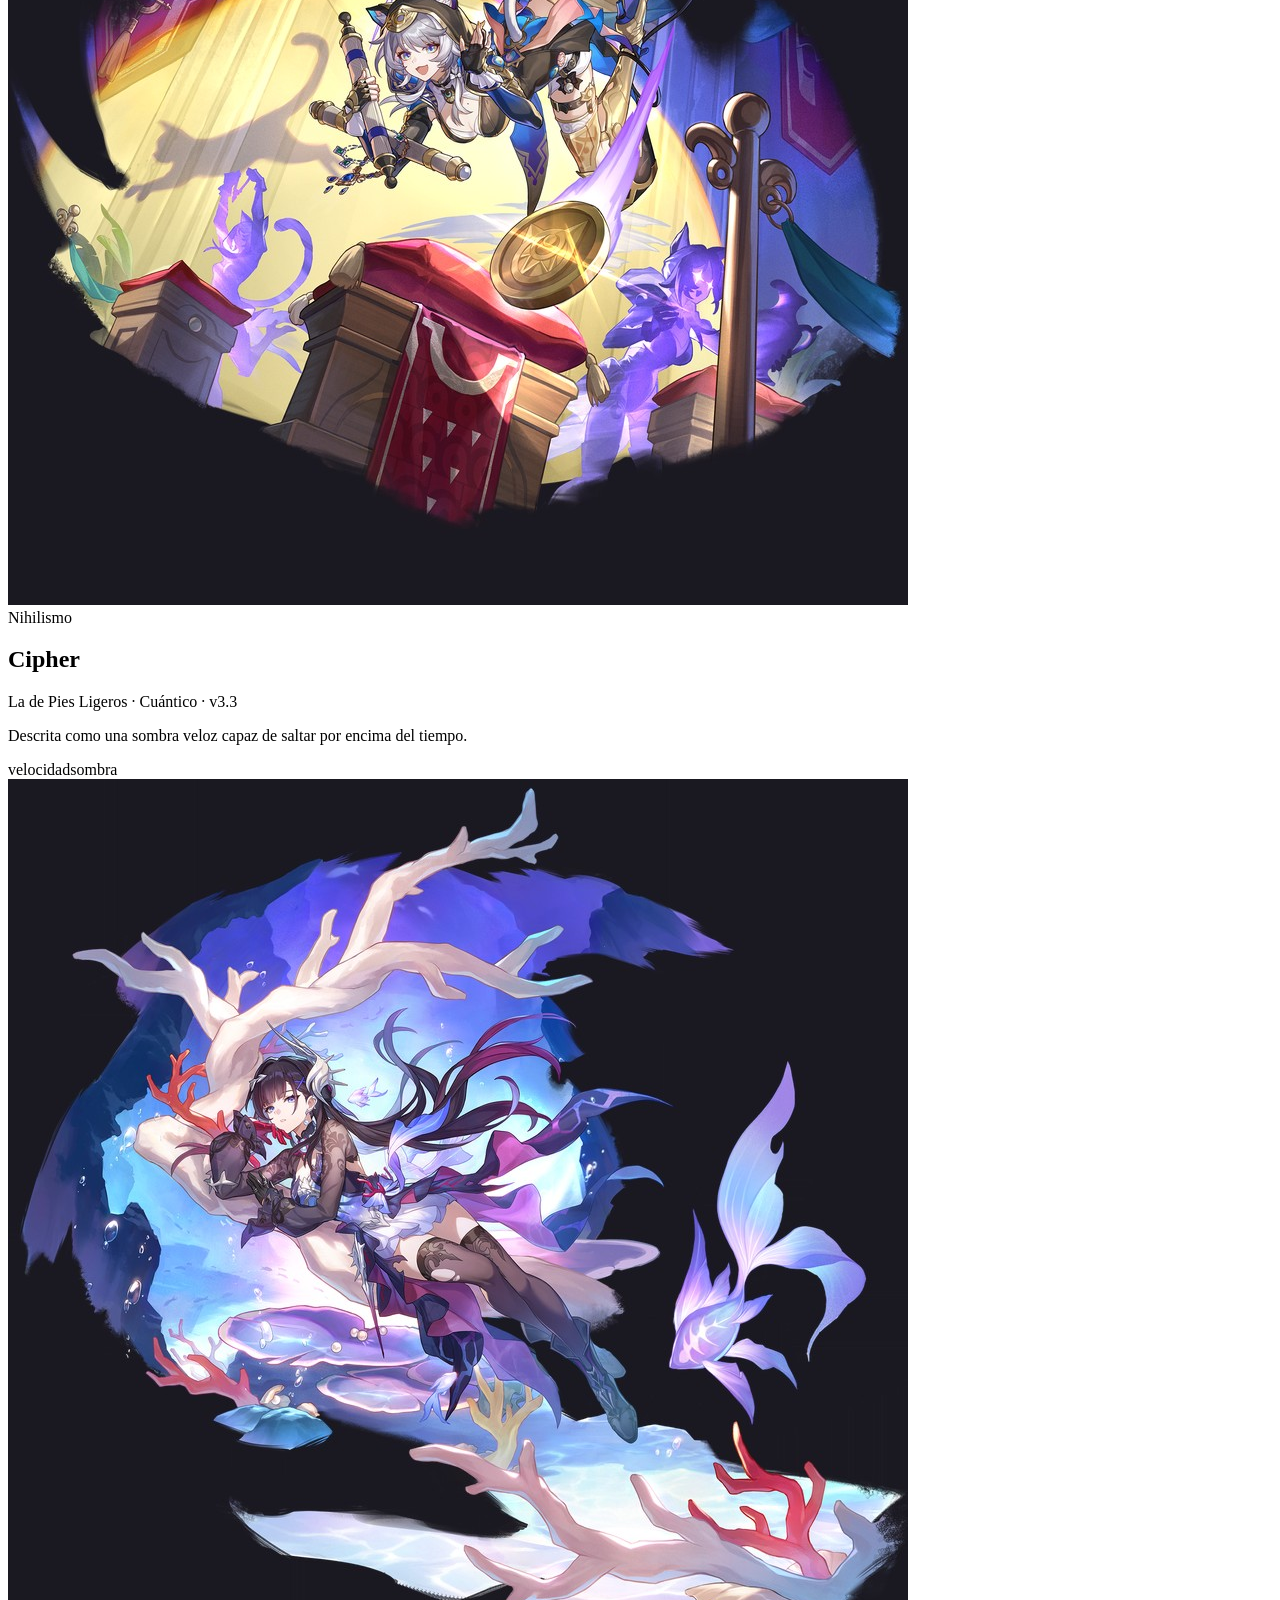
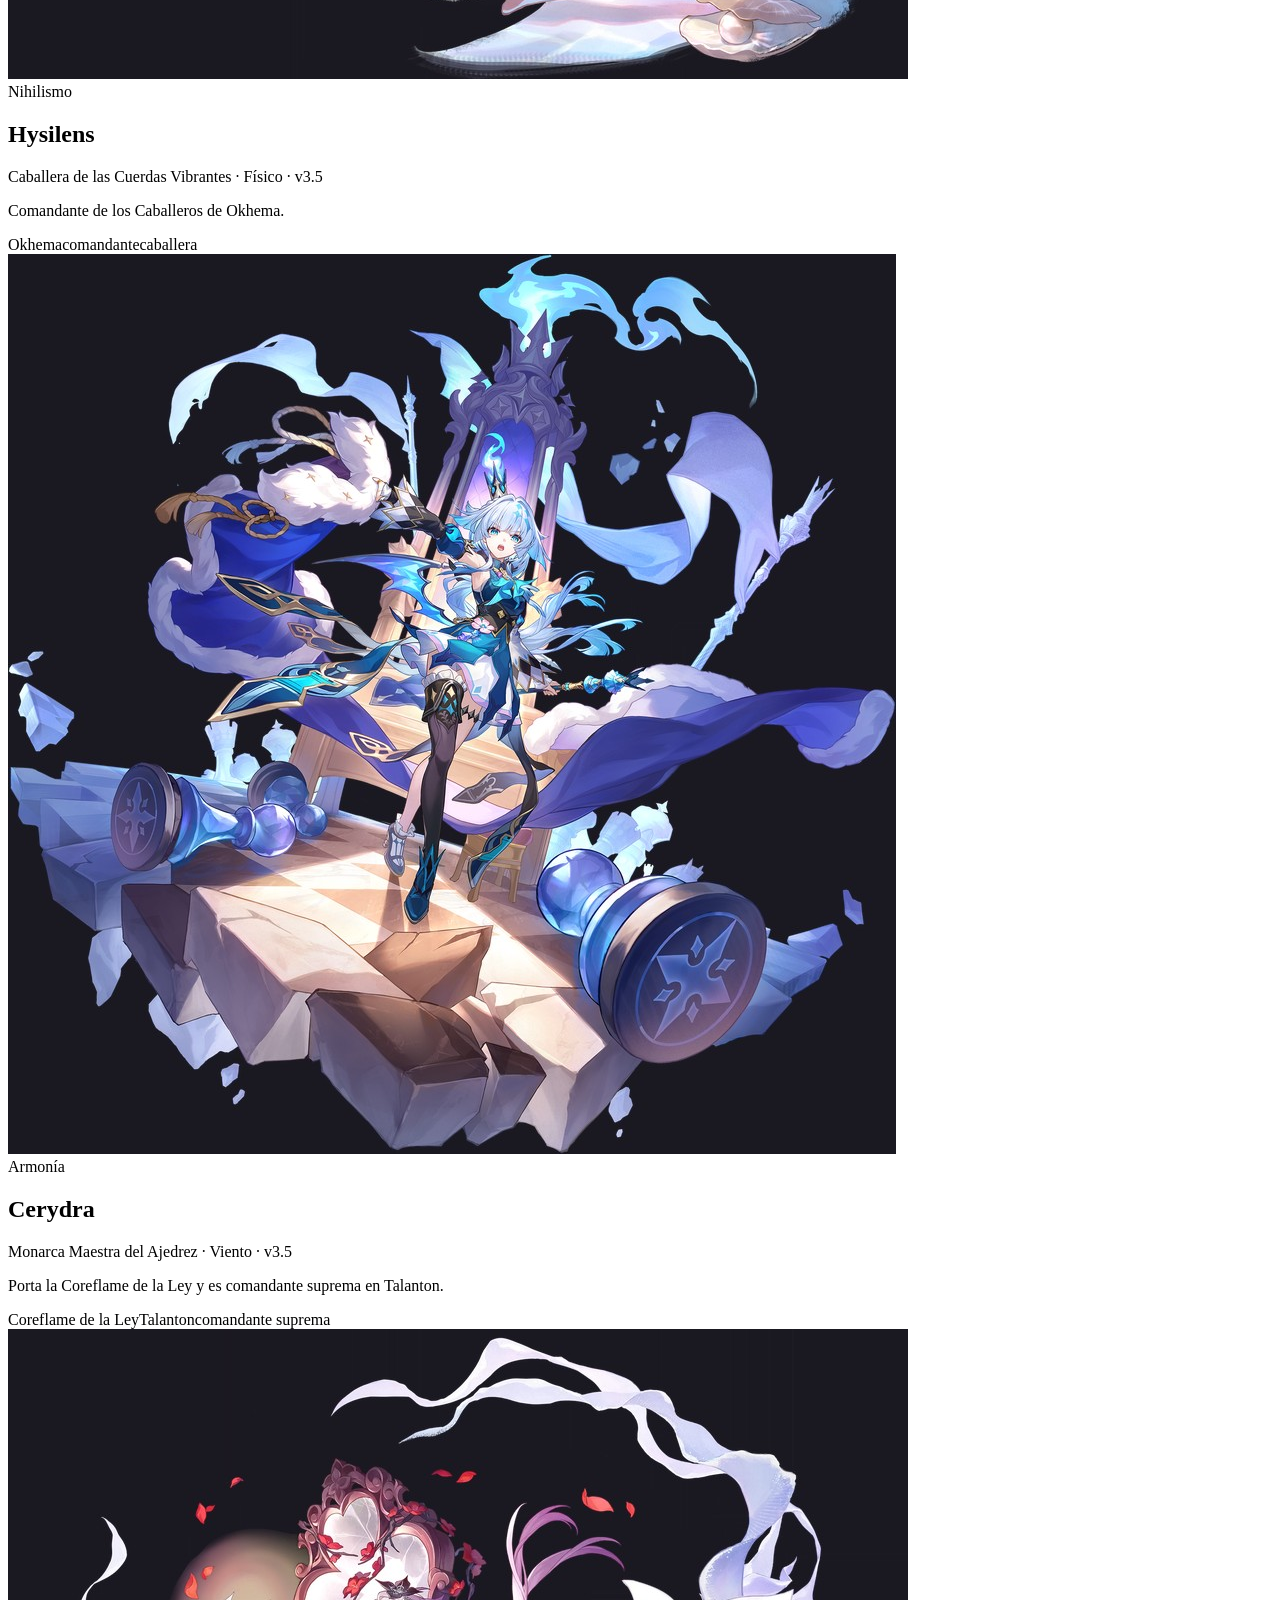
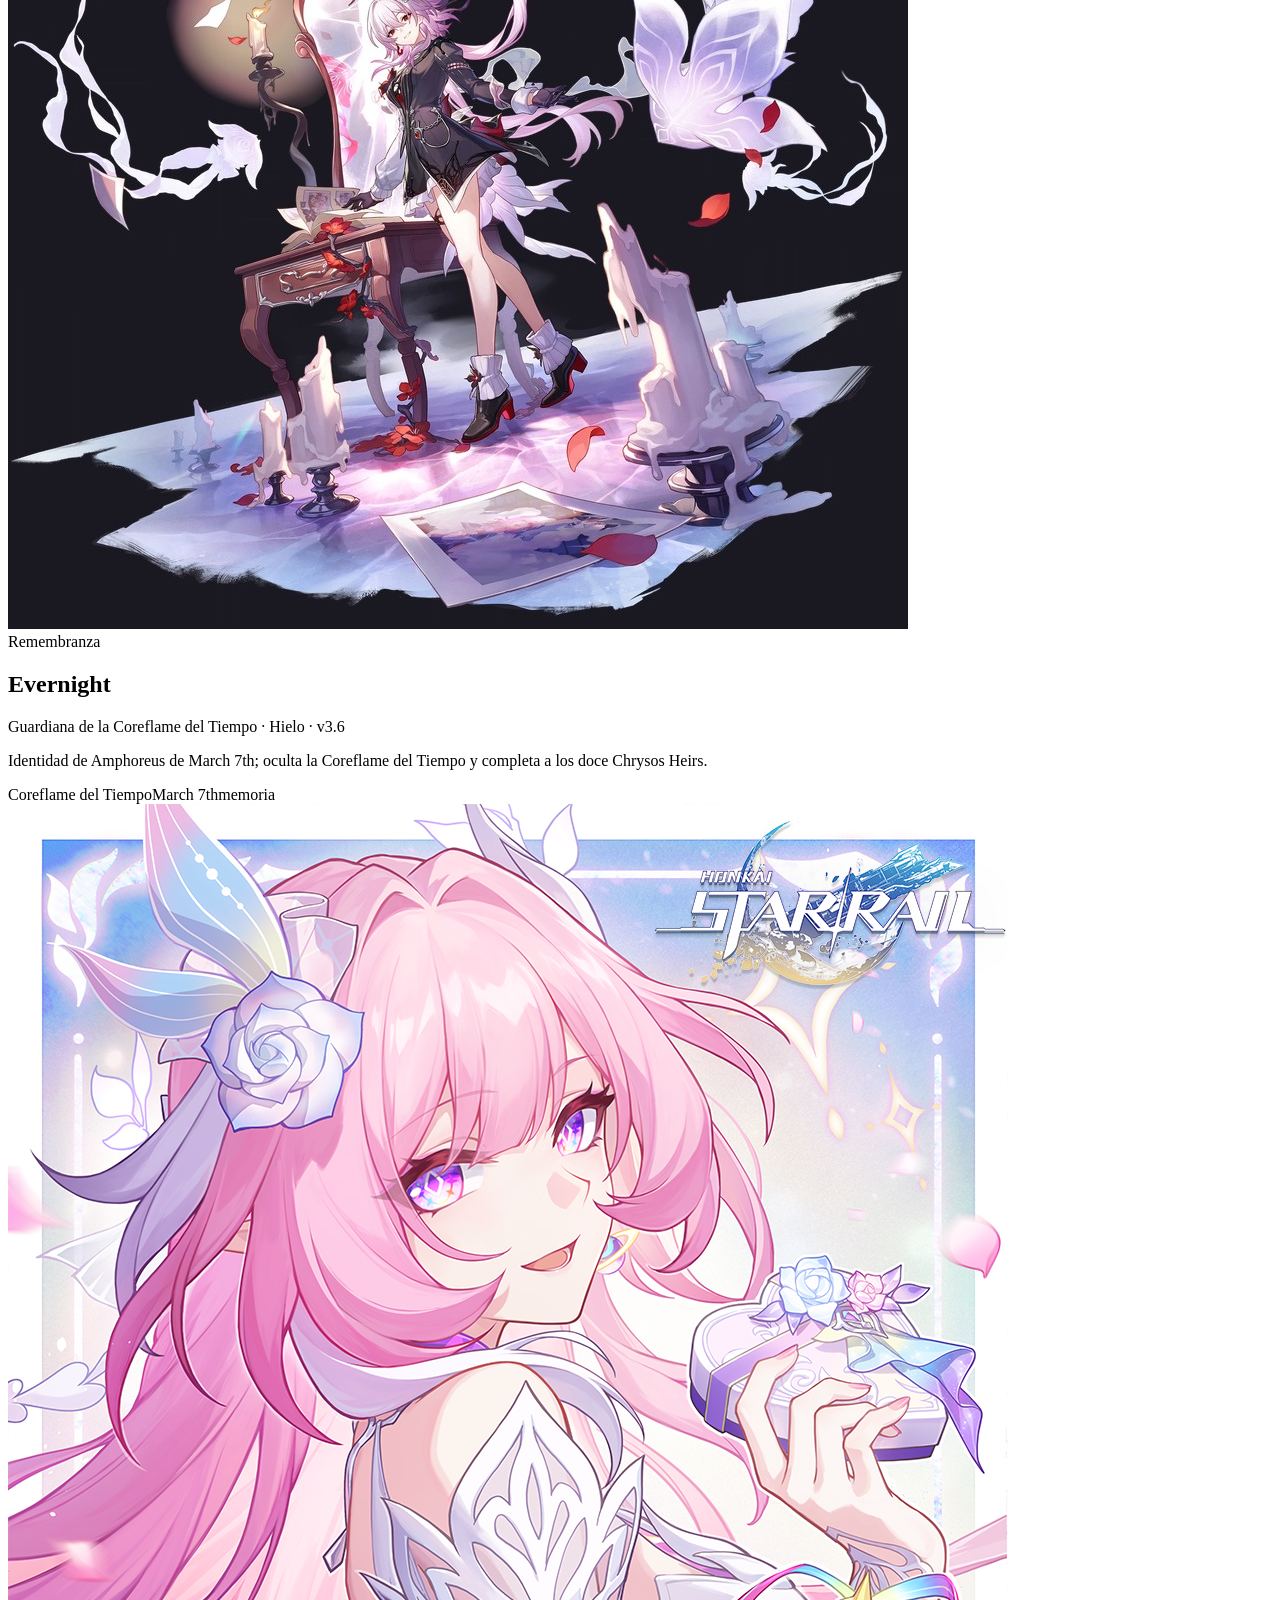
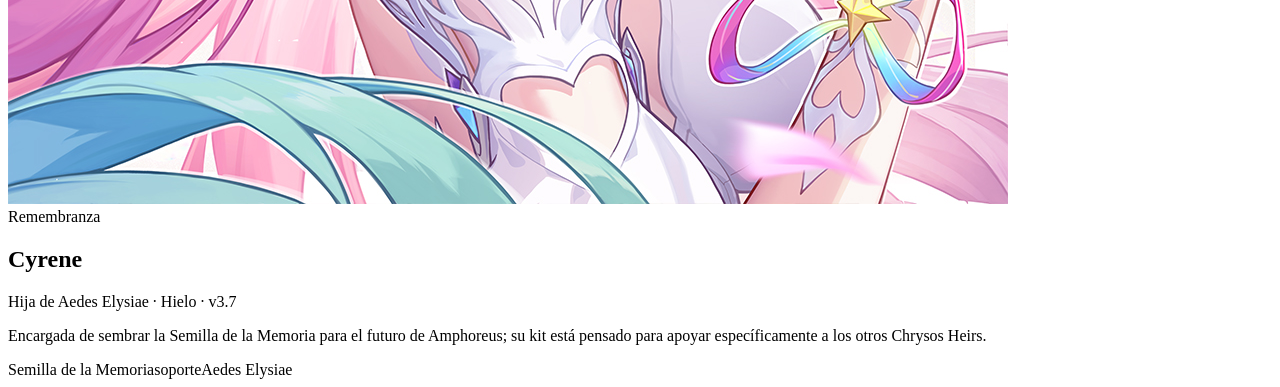
==== commit 1c14164e: "Traducir codigo a ingles y renombrar booleano a isDeliverer Renombra esProtagonista a isDeliverer (t" ====
--- a/index.html
+++ b/index.html
@@ -1,9 +1,9 @@
 <!DOCTYPE html>
-<html lang="es">
+<html lang="en">
 <head>
   <meta charset="UTF-8" />
   <meta name="viewport" content="width=device-width, initial-scale=1.0" />
-  <title>Chrysos Heirs — Colección</title>
+  <title>Chrysos Heirs — Collection</title>
   <link rel="stylesheet" href="styles/style.css" />
 </head>
 <body>
@@ -11,7 +11,7 @@
     <h1>Chrysos Heirs</h1>
    </header>
 
-  <main id="contenedor-tarjetas"></main>
+  <main id="cards-container"></main>
 
   <script src="scripts/script.js"></script>
 </body>
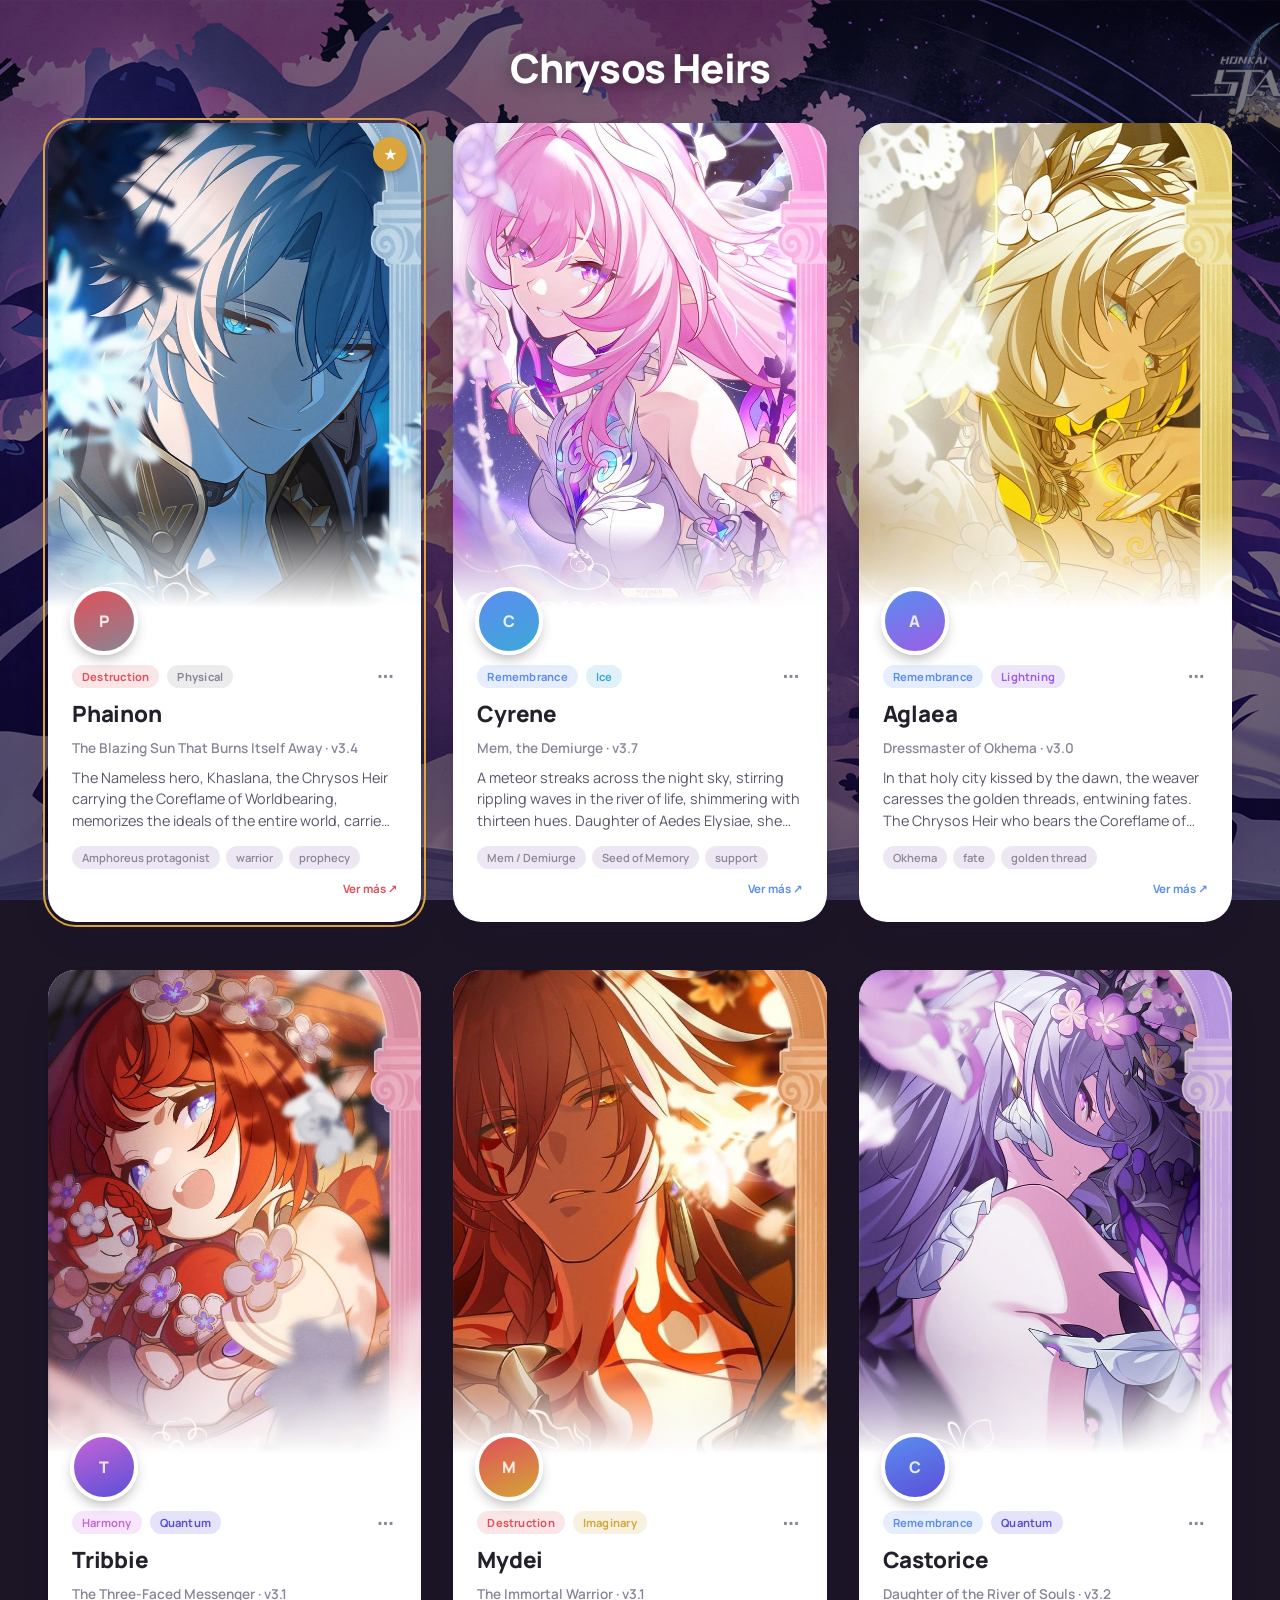
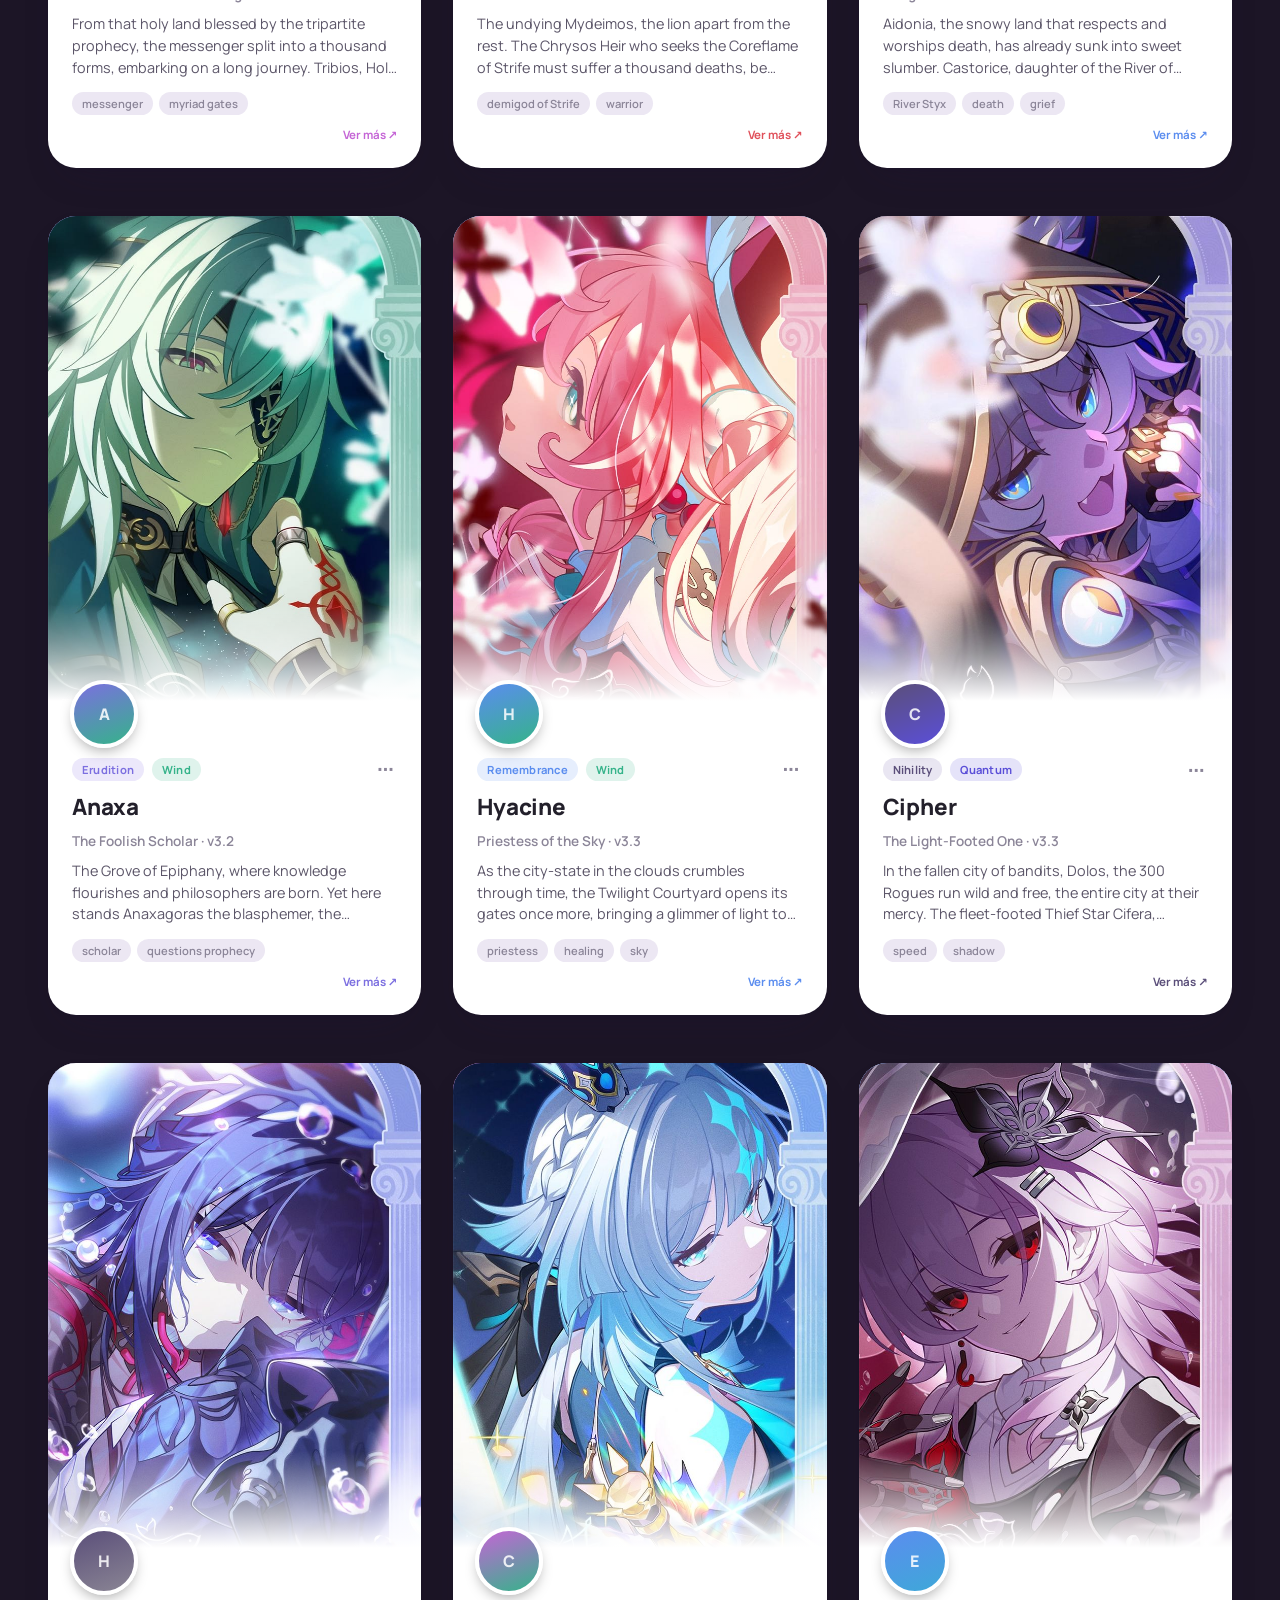
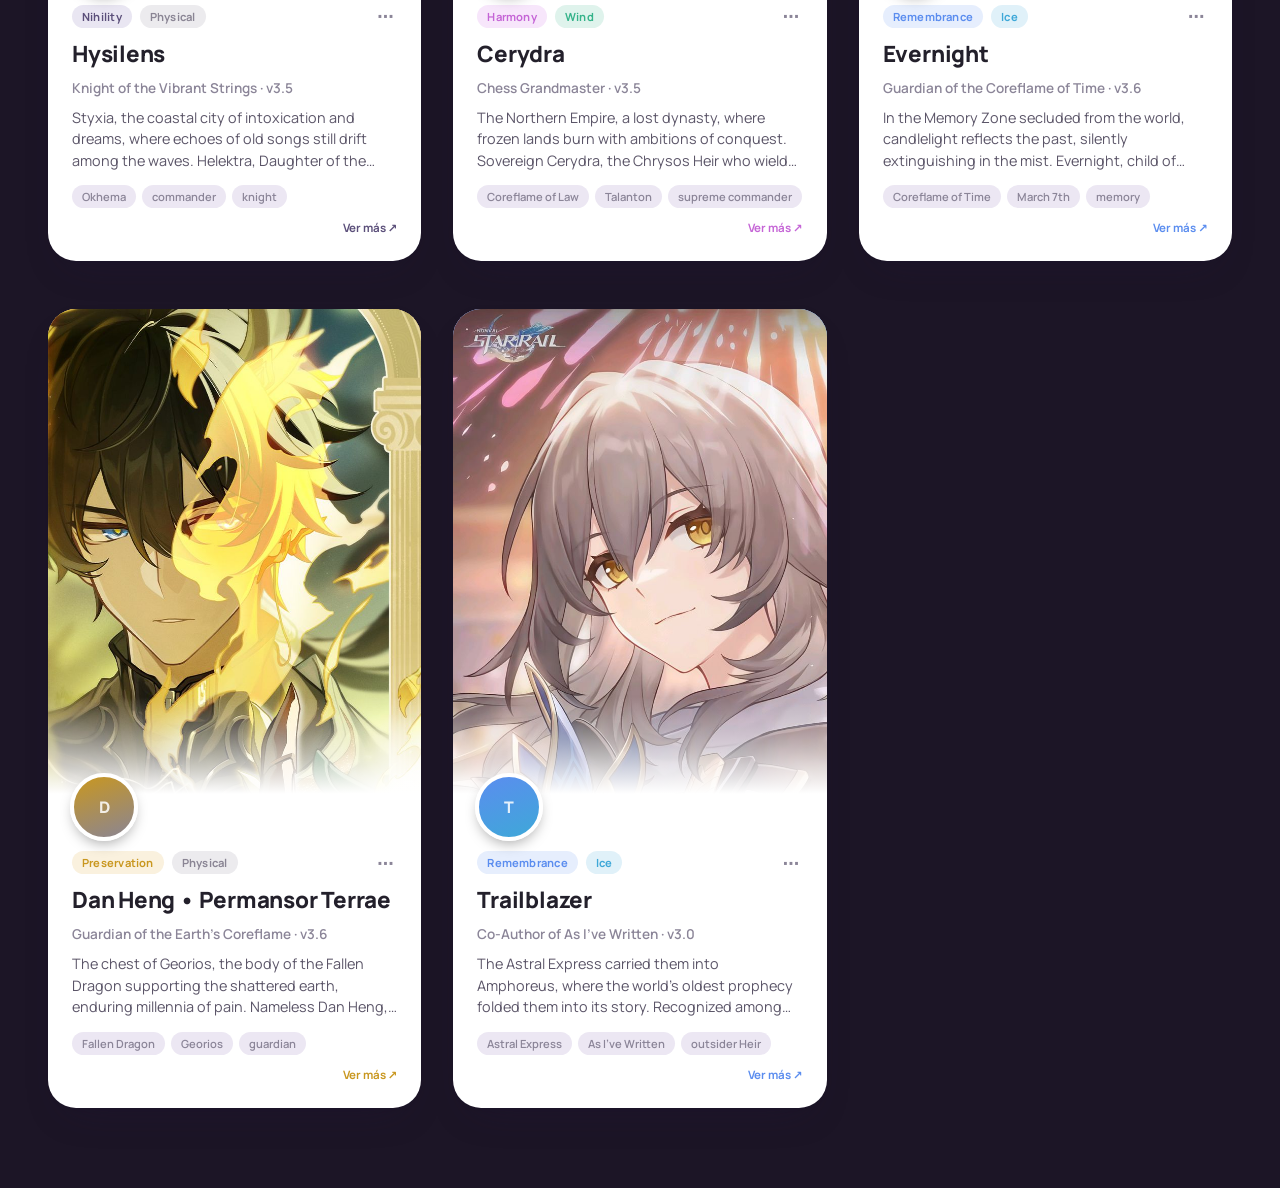
==== commit a7a8f8fa: "Refactor code structure for improved readability and maintainability" ====
--- a/index.html
+++ b/index.html
@@ -4,14 +4,31 @@
   <meta charset="UTF-8" />
   <meta name="viewport" content="width=device-width, initial-scale=1.0" />
   <title>Chrysos Heirs — Collection</title>
+  <link rel="preconnect" href="https://fonts.googleapis.com" />
+  <link rel="preconnect" href="https://fonts.gstatic.com" crossorigin />
+  <link
+    href="https://fonts.googleapis.com/css2?family=Manrope:wght@500;600;700;800&display=swap"
+    rel="stylesheet"
+  />
   <link rel="stylesheet" href="styles/style.css" />
 </head>
-<body>
+<body class="is-loading">
+  <div id="loading-screen" class="loading-screen">
+    <video
+      class="loading-video"
+      src="media/amphoreus_pantalla_de_carga.mp4"
+      autoplay
+      muted
+      playsinline
+      preload="auto"
+    ></video>
+  </div>
+
   <header class="page-header">
     <h1>Chrysos Heirs</h1>
    </header>
 
-  <main id="cards-container"></main>
+<section id="cards-container"></section>
 
   <script src="scripts/script.js"></script>
 </body>
--- a/styles/style.css
+++ b/styles/style.css
@@ -0,0 +1,640 @@
+/* ============================================================
+   CHRYSOS HEIRS — estilos
+   ============================================================
+   Mobile-first: las reglas base son para móvil. Las secciones
+   marcadas TABLET (>=600px) y DESKTOP (>=1024px / >=1440px)
+   solo ajustan el grid y algunos tamaños.
+
+   Las imágenes reales todavía no existen para la mayoría de los
+   personajes (media/ está incompleta). Cada tarjeta trae un
+   fallback automático: si la imagen no carga, se muestra un
+   fondo con degradado + la inicial del nombre, en vez de un
+   ícono de imagen rota.
+   ============================================================ */
+
+:root {
+  --bg: #1c1526;
+  --panel-bg: #ffffff;
+  --text-strong: #23202b;
+  --text-body: #5b5568;
+  --text-muted: #8b8598;
+  --border-soft: #ece7f3;
+  --shadow-card: 0 18px 40px -22px rgba(35, 20, 60, 0.35),
+    0 2px 10px -2px rgba(35, 20, 60, 0.12);
+  --gold: #d9a53c;
+
+  /* Acentos por defecto (se sobreescriben por data-path / data-element) */
+  --path-accent: #7c6fe0;
+  --path-accent-soft: #ece8fb;
+  --element-accent: #5b8def;
+}
+
+/* ---------- Acentos por Path ---------- */
+[data-path="Destruction"] {
+  --path-accent: #e0505a;
+  --path-accent-soft: #fbe6e7;
+}
+[data-path="Remembrance"] {
+  --path-accent: #5b8def;
+  --path-accent-soft: #e6eefd;
+}
+[data-path="Harmony"] {
+  --path-accent: #c565d6;
+  --path-accent-soft: #f7e6fb;
+}
+[data-path="Erudition"] {
+  --path-accent: #7c6fe0;
+  --path-accent-soft: #ece8fb;
+}
+[data-path="Nihility"] {
+  --path-accent: #5b4f7a;
+  --path-accent-soft: #e9e6f2;
+}
+[data-path="Preservation"] {
+  --path-accent: #c9971f;
+  --path-accent-soft: #faf1de;
+}
+
+/* ---------- Acentos por Elemento ---------- */
+[data-element="Physical"] {
+  --element-accent: #8a8594;
+}
+[data-element="Lightning"] {
+  --element-accent: #9b5de5;
+}
+[data-element="Quantum"] {
+  --element-accent: #5b4fd8;
+}
+[data-element="Imaginary"] {
+  --element-accent: #d4a537;
+}
+[data-element="Wind"] {
+  --element-accent: #35b38a;
+}
+[data-element="Ice"] {
+  --element-accent: #3ea8d8;
+}
+
+/* ---------- Reset básico ---------- */
+* {
+  box-sizing: border-box;
+}
+
+body {
+  margin: 0;
+  font-family: "Manrope", "Segoe UI", system-ui, sans-serif;
+  color: var(--text-strong);
+  background: var(--bg);
+  min-height: 100vh;
+  position: relative;
+}
+
+/* Fondo de la página: el arte de Amphoreus. Se pinta en un ::before
+   fixed (en vez de directo en "body") para que siempre cubra el
+   viewport sin estirarse ni repetirse en páginas largas, y sin el
+   jank de background-attachment:fixed en mobile Safari.
+   "vertical" es la imagen por defecto (mobile-first); en pantallas
+   más anchas que altas se cambia a "horizontal". */
+body::before {
+  content: "";
+  position: fixed;
+  inset: 0;
+  z-index: -1;
+  background-image: linear-gradient(rgba(10, 6, 20, 0.55), rgba(10, 6, 20, 0.55)),
+    url("../media/chrysos_fondo_vertical.jpg");
+  background-size: cover;
+  background-position: center;
+}
+
+@media (orientation: landscape) {
+  body::before {
+    background-image: linear-gradient(rgba(10, 6, 20, 0.55), rgba(10, 6, 20, 0.55)),
+      url("../media/chrysos_fondo_horizontal.jpg");
+  }
+}
+
+h1,
+h2,
+p {
+  margin: 0;
+}
+
+img {
+  display: block;
+  max-width: 100%;
+}
+
+body.is-loading {
+  overflow: hidden;
+}
+
+/* ---------- Pantalla de carga (video) ---------- */
+.loading-screen {
+  position: fixed;
+  inset: 0;
+  z-index: 999;
+  background: #0b0812;
+  overflow: hidden;
+  opacity: 1;
+  transition: opacity 0.6s ease;
+}
+
+.loading-screen.is-hidden {
+  opacity: 0;
+  pointer-events: none;
+}
+
+.loading-video {
+  width: 100%;
+  height: 100%;
+  /* "cover" respeta el aspect ratio del video: en mobile recorta los
+     costados y deja ver el centro, en pantallas anchas recorta arriba/
+     abajo. Nunca lo estira. */
+  object-fit: cover;
+  object-position: center;
+}
+
+/* ---------- Encabezado de página ---------- */
+.page-header {
+  padding: 2rem 1.25rem 1.5rem;
+  text-align: center;
+}
+
+.page-header h1 {
+  font-size: clamp(1.75rem, 5vw, 2.5rem);
+  font-weight: 800;
+  letter-spacing: -0.02em;
+  /* El header ahora flota sobre el fondo con la ilustración de
+     Amphoreus (oscuro), así que el título pasa a blanco. */
+  color: #fff;
+  text-shadow: 0 2px 16px rgba(0, 0, 0, 0.5);
+}
+
+/* ---------- Contenedor / grid ---------- */
+#cards-container {
+  display: grid;
+  grid-template-columns: 1fr;
+  gap: 2.25rem 1.5rem;
+  justify-items: center;
+  max-width: 1600px;
+  margin: 0 auto;
+  padding: 0 1.25rem 4rem;
+}
+
+/* ============================================================
+   TARJETA
+   ============================================================ */
+.card {
+  width: 100%;
+  max-width: 400px;
+  background: var(--panel-bg);
+  border-radius: 28px;
+  box-shadow: var(--shadow-card);
+  overflow: visible;
+  cursor: pointer;
+  transition: transform 0.25s ease, box-shadow 0.25s ease;
+}
+
+.card:focus-visible {
+  outline: 3px solid var(--path-accent);
+  outline-offset: 4px;
+}
+
+@media (prefers-reduced-motion: no-preference) {
+  .card:hover {
+    transform: translateY(-4px);
+    box-shadow: 0 26px 48px -20px rgba(35, 20, 60, 0.4),
+      0 4px 14px -2px rgba(35, 20, 60, 0.16);
+  }
+}
+
+.card.is-deliverer {
+  outline: 2px solid var(--gold);
+  outline-offset: 3px;
+}
+
+/* ---- Bloque de imagen ---- */
+.card-media {
+  position: relative;
+  /* aspect-ratio en vez de una altura fija: la caja de la imagen crece
+     y se achica en proporción al ancho real de la tarjeta en cada
+     breakpoint, en vez de un alto arbitrario que no se adapta. 3/4 es
+     una proporción de retrato (más alta que ancha) para que el arte
+     del personaje no se corte tanto como con una caja bajita. */
+  aspect-ratio: 3 / 4;
+  /* border-radius acá también (no solo en .portrait-wrap): sin esto,
+     el propio fondo degradado de este contenedor —que es rectangular—
+     asoma en las esquinas superiores por detrás del recorte redondeado
+     de la imagen, y se ven "puntiagudas". SIN overflow:hidden, para
+     que el sticker circular (.avatar-chip) pueda sobresalir del borde
+     inferior sin cortarse a la mitad. */
+  border-radius: 28px 28px 0 0;
+  background: linear-gradient(160deg, var(--path-accent), var(--element-accent));
+}
+
+.portrait-wrap {
+  position: absolute;
+  inset: 0;
+  border-radius: 28px 28px 0 0;
+  overflow: hidden;
+}
+
+/* Degradado transparente -> blanco pegado al borde inferior de la
+   imagen, para que el panel de texto no arranque con un corte seco
+   sino que se mezcle con la imagen. Va encima del retrato pero debajo
+   del sticker y la insignia de Deliverer. */
+.card-media-fade {
+  position: absolute;
+  left: 0;
+  right: 0;
+  bottom: 0;
+  height: 110px;
+  background: linear-gradient(to bottom, rgba(255, 255, 255, 0) 0%, var(--panel-bg) 88%);
+  pointer-events: none;
+}
+
+.portrait {
+  width: 100%;
+  height: 100%;
+  object-fit: cover;
+  object-position: top center;
+}
+
+.portrait-fallback {
+  display: none;
+  position: absolute;
+  inset: 0;
+  align-items: center;
+  justify-content: center;
+  font-size: clamp(3.5rem, 22vw, 4.5rem);
+  font-weight: 800;
+  color: rgba(255, 255, 255, 0.55);
+}
+
+.portrait-wrap.img-missing .portrait {
+  display: none;
+}
+.portrait-wrap.img-missing .portrait-fallback {
+  display: flex;
+}
+
+/* Insignia dorada del Deliverer, esquina superior derecha de la imagen */
+.deliverer-badge {
+  position: absolute;
+  top: 14px;
+  right: 14px;
+  width: 34px;
+  height: 34px;
+  border-radius: 50%;
+  background: var(--gold);
+  color: #fff;
+  display: flex;
+  align-items: center;
+  justify-content: center;
+  font-size: 1rem;
+  box-shadow: 0 4px 10px -2px rgba(0, 0, 0, 0.35);
+}
+
+/* Mini-avatar circular superpuesto entre la imagen y el panel */
+.avatar-chip {
+  position: absolute;
+  left: 22px;
+  bottom: -34px;
+  width: 68px;
+  height: 68px;
+  border-radius: 50%;
+  overflow: hidden;
+  border: 4px solid var(--panel-bg);
+  box-shadow: 0 6px 14px -4px rgba(0, 0, 0, 0.35);
+  background: linear-gradient(160deg, var(--path-accent), var(--element-accent));
+}
+
+.avatar-img {
+  width: 100%;
+  height: 100%;
+  object-fit: cover;
+  object-position: top center;
+}
+
+.avatar-fallback {
+  display: none;
+  position: absolute;
+  inset: 0;
+  align-items: center;
+  justify-content: center;
+  font-weight: 800;
+  color: rgba(255, 255, 255, 0.85);
+}
+
+.avatar-chip.img-missing .avatar-img {
+  display: none;
+}
+.avatar-chip.img-missing .avatar-fallback {
+  display: flex;
+}
+
+/* ---- Panel de información ---- */
+.card-panel {
+  padding: 44px 20px 22px;
+  display: flex;
+  flex-direction: column;
+  gap: 10px;
+}
+
+.card-toprow {
+  display: flex;
+  align-items: center;
+  justify-content: flex-end;
+  gap: 8px;
+}
+
+.path-tag,
+.element-tag {
+  font-size: 0.7rem;
+  font-weight: 700;
+  letter-spacing: 0.02em;
+  padding: 4px 10px;
+  border-radius: 999px;
+  white-space: nowrap;
+}
+
+.path-tag {
+  background: var(--path-accent-soft);
+  color: var(--path-accent);
+}
+
+.element-tag {
+  background: color-mix(in srgb, var(--element-accent) 16%, white);
+  color: var(--element-accent);
+}
+
+.card-menu {
+  margin-left: auto;
+  color: var(--text-muted);
+  font-weight: 800;
+  padding: 0 4px;
+  line-height: 1;
+}
+
+.name {
+  font-size: 1.4rem;
+  font-weight: 800;
+  letter-spacing: -0.01em;
+}
+
+.meta {
+  font-size: 0.85rem;
+  color: var(--text-muted);
+  font-weight: 600;
+}
+
+.description {
+  font-size: 0.9rem;
+  line-height: 1.5;
+  color: var(--text-body);
+  /* Descripción corta: recorta a 3 líneas en la tarjeta. El texto
+     completo (heir.descripcion, sin recortar) se muestra en el modal. */
+  display: -webkit-box;
+  -webkit-line-clamp: 3;
+  line-clamp: 3;
+  -webkit-box-orient: vertical;
+  overflow: hidden;
+}
+
+.traits {
+  display: flex;
+  flex-wrap: wrap;
+  gap: 6px;
+  margin-top: 4px;
+}
+
+.trait {
+  font-size: 0.7rem;
+  font-weight: 600;
+  color: var(--text-muted);
+  background: var(--border-soft);
+  border-radius: 999px;
+  padding: 4px 10px;
+}
+
+.card-hint {
+  align-self: flex-end;
+  font-size: 0.72rem;
+  font-weight: 700;
+  color: var(--path-accent);
+  margin-top: 2px;
+}
+
+/* ============================================================
+   MODAL: descripción completa + espacio de video/gif
+   ============================================================ */
+body.modal-open {
+  overflow: hidden;
+}
+
+.modal-overlay {
+  position: fixed;
+  inset: 0;
+  z-index: 1200;
+  display: flex;
+  align-items: center;
+  justify-content: center;
+  padding: 20px;
+  background: rgba(15, 10, 25, 0.6);
+  opacity: 0;
+  transition: opacity 0.25s ease;
+}
+
+.modal-overlay[hidden] {
+  display: none;
+}
+
+.modal-overlay.is-open {
+  opacity: 1;
+}
+
+.modal {
+  position: relative;
+  width: 100%;
+  max-width: 480px;
+  max-height: 90vh;
+  overflow-y: auto;
+  background: var(--panel-bg);
+  border-radius: 28px;
+  box-shadow: var(--shadow-card);
+  transform: translateY(16px) scale(0.97);
+  opacity: 0;
+  transition: transform 0.3s ease, opacity 0.3s ease;
+}
+
+.modal-overlay.is-open .modal {
+  transform: translateY(0) scale(1);
+  opacity: 1;
+}
+
+@media (prefers-reduced-motion: reduce) {
+  .modal-overlay,
+  .modal {
+    transition: none;
+  }
+}
+
+.modal-close {
+  position: absolute;
+  top: 14px;
+  right: 14px;
+  z-index: 2;
+  width: 34px;
+  height: 34px;
+  border: none;
+  border-radius: 50%;
+  background: rgba(0, 0, 0, 0.45);
+  color: #fff;
+  font-size: 0.9rem;
+  cursor: pointer;
+  display: flex;
+  align-items: center;
+  justify-content: center;
+}
+
+.modal-close:focus-visible {
+  outline: 2px solid #fff;
+  outline-offset: 2px;
+}
+
+/* Espacio reservado para el video/gif del personaje (heir.clip).
+   Mientras ese archivo no exista, se ve el placeholder de abajo. */
+.modal-media-slot {
+  position: relative;
+  height: 240px;
+  overflow: hidden;
+  border-radius: 28px 28px 0 0;
+  background: linear-gradient(160deg, var(--path-accent), var(--element-accent));
+}
+
+/* El video/gif (o su placeholder) entra con un fundido propio, en vez
+   de aparecer de golpe apenas se inserta en el DOM. Es una @keyframes
+   (no una transition) porque así se dispara sola no bien el elemento
+   existe, sin depender de que el JS cambie de estado en el momento
+   justo. */
+@keyframes modalMediaFadeIn {
+  from {
+    opacity: 0;
+    transform: scale(1.04);
+  }
+  to {
+    opacity: 1;
+    transform: scale(1);
+  }
+}
+
+.modal-media-content,
+.modal-media-placeholder {
+  animation: modalMediaFadeIn 0.5s ease 0.1s both;
+}
+
+.modal-media-content {
+  width: 100%;
+  height: 100%;
+  object-fit: cover;
+}
+
+.modal-media-placeholder {
+  position: absolute;
+  inset: 0;
+  display: flex;
+  flex-direction: column;
+  align-items: center;
+  justify-content: center;
+  gap: 10px;
+  color: rgba(255, 255, 255, 0.85);
+  font-size: 0.8rem;
+  font-weight: 700;
+  text-align: center;
+  padding: 0 20px;
+}
+
+@media (prefers-reduced-motion: reduce) {
+  .modal-media-content,
+  .modal-media-placeholder {
+    animation: none;
+  }
+}
+
+.modal-media-icon {
+  width: 52px;
+  height: 52px;
+  border-radius: 50%;
+  background: rgba(255, 255, 255, 0.18);
+  display: flex;
+  align-items: center;
+  justify-content: center;
+  font-size: 1.3rem;
+}
+
+.modal-body {
+  padding: 20px 22px 26px;
+  display: flex;
+  flex-direction: column;
+  gap: 10px;
+}
+
+.modal-body .card-toprow {
+  justify-content: flex-start;
+}
+
+.modal-description {
+  font-size: 0.92rem;
+  line-height: 1.6;
+  color: var(--text-body);
+}
+
+/* ============================================================
+   TABLET (>= 600px)
+   ============================================================ */
+@media (min-width: 600px) {
+  .page-header {
+    padding: 2.5rem 2rem 1.75rem;
+  }
+
+  #cards-container {
+    grid-template-columns: repeat(2, minmax(0, 1fr));
+    gap: 2.5rem 2rem;
+    padding: 0 2rem 4.5rem;
+  }
+
+  .card {
+    max-width: none;
+  }
+
+  .modal {
+    max-width: 560px;
+  }
+
+  .modal-media-slot {
+    height: 280px;
+  }
+}
+
+/* ============================================================
+   DESKTOP (>= 1024px)
+   ============================================================ */
+@media (min-width: 1024px) {
+  #cards-container {
+    grid-template-columns: repeat(3, minmax(0, 1fr));
+    gap: 3rem 2rem;
+    padding: 0 3rem 5rem;
+  }
+
+  .card-panel {
+    padding: 44px 24px 26px;
+  }
+}
+
+/* Desktop grande: un cuarto por fila cuando hay espacio de sobra */
+@media (min-width: 1440px) {
+  #cards-container {
+    grid-template-columns: repeat(4, minmax(0, 1fr));
+    max-width: 1600px;
+  }
+}
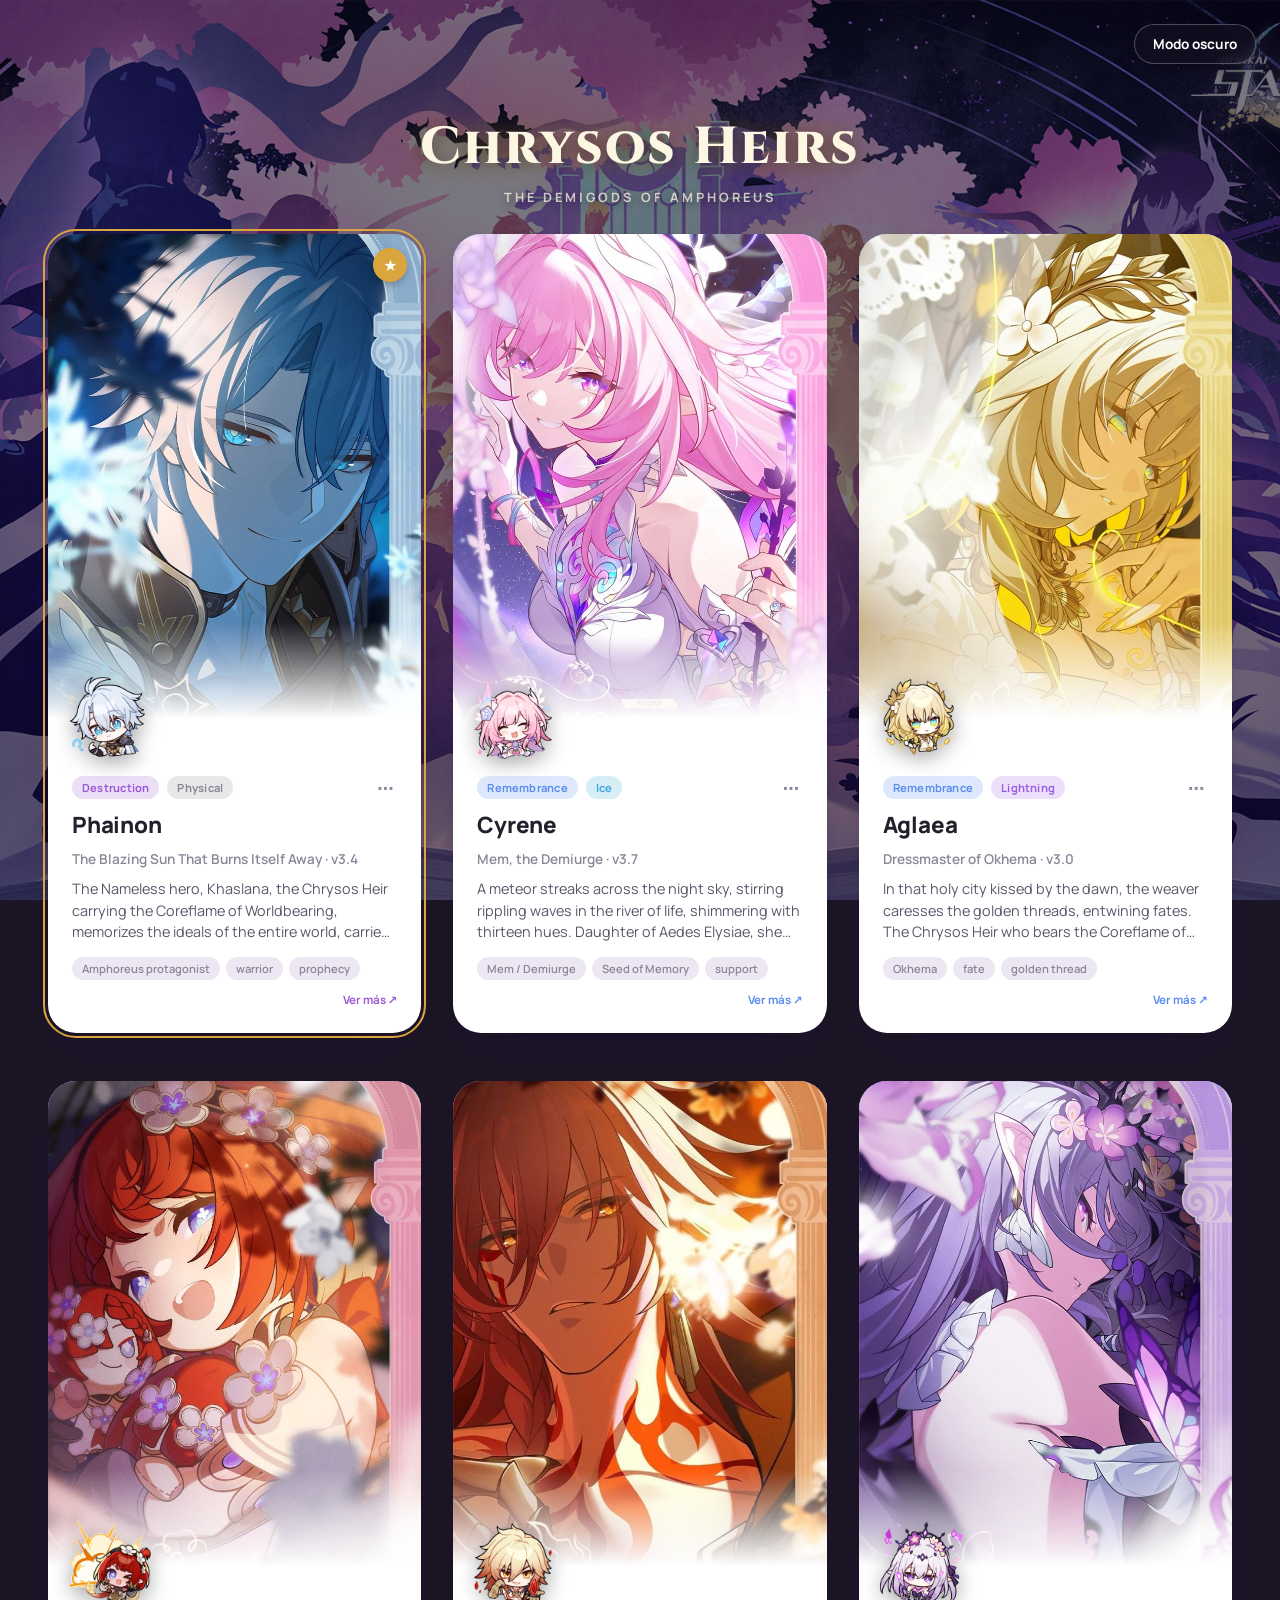
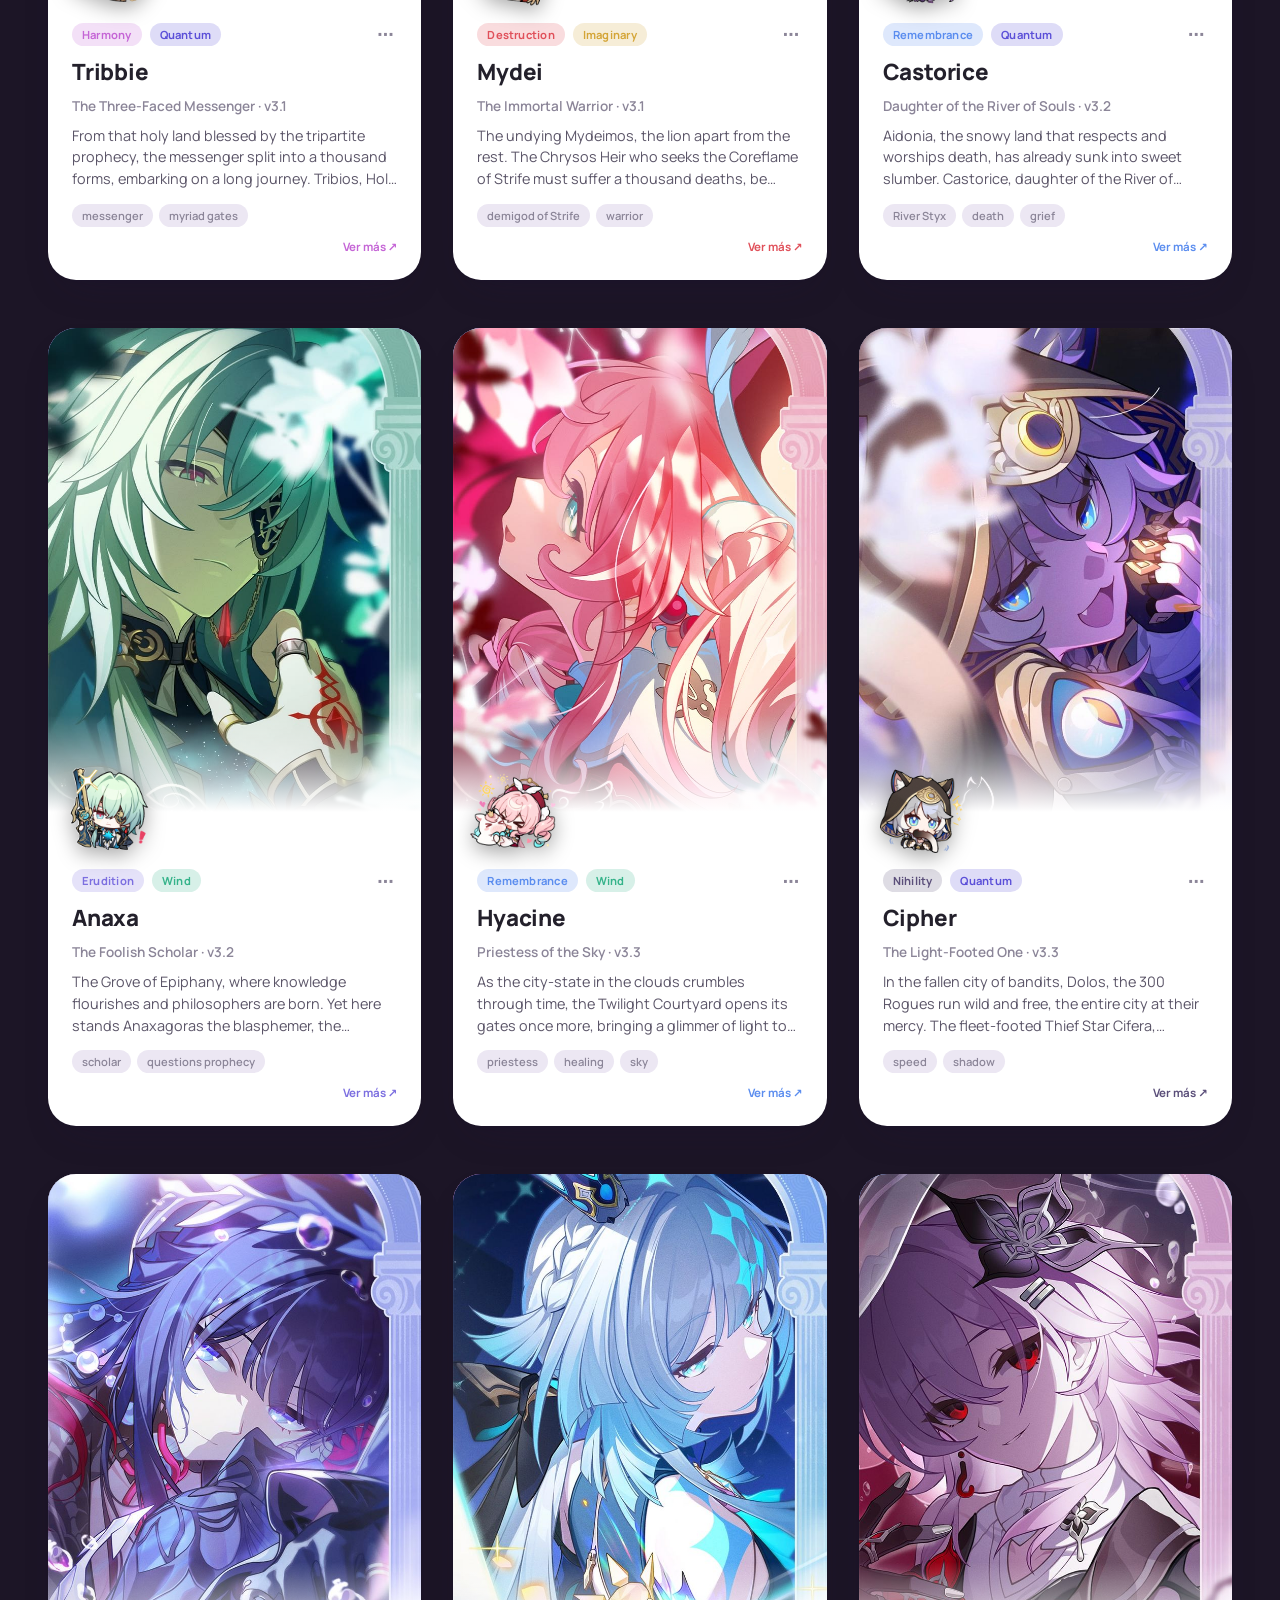
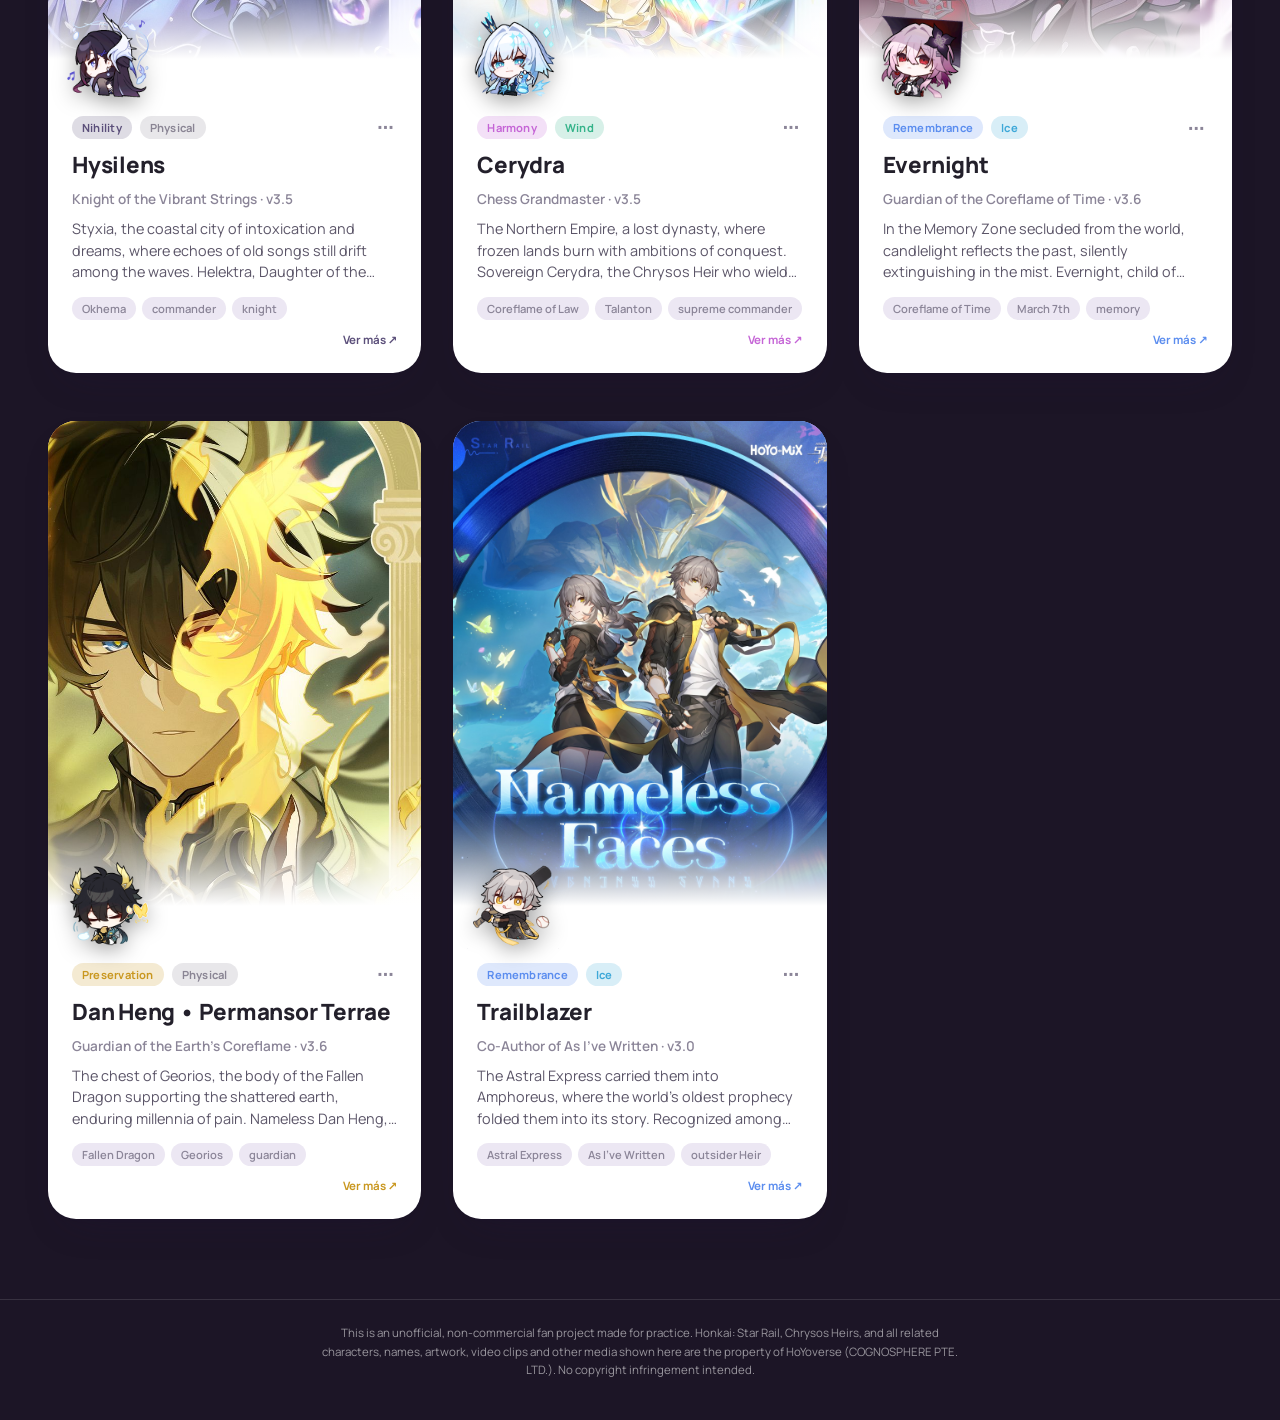
==== commit b323a5b3: "feat: enhance styling and add media assets - Updated style.css to introduce global color variables f" ====
--- a/index.html
+++ b/index.html
@@ -2,17 +2,31 @@
 <html lang="en">
 <head>
   <meta charset="UTF-8" />
+  <!-- Hace que en mobile el ancho de la página sea el ancho real de
+       la pantalla (y no un "viewport de escritorio" achicado). -->
   <meta name="viewport" content="width=device-width, initial-scale=1.0" />
   <title>Chrysos Heirs — Collection</title>
+
+  <!-- Google Fonts: dos tipografías.
+       - Cinzel: la serif "de inscripción" que usa el título H1.
+       - Manrope: la tipografía normal de todo el resto del sitio
+         (tarjetas, botones, texto). Los "preconnect" de arriba solo
+         aceleran la conexión a los servidores de Google Fonts. -->
   <link rel="preconnect" href="https://fonts.googleapis.com" />
   <link rel="preconnect" href="https://fonts.gstatic.com" crossorigin />
   <link
-    href="https://fonts.googleapis.com/css2?family=Manrope:wght@500;600;700;800&display=swap"
+    href="https://fonts.googleapis.com/css2?family=Cinzel:wght@600;700;800;900&family=Manrope:wght@500;600;700;800&display=swap"
     rel="stylesheet"
   />
   <link rel="stylesheet" href="styles/style.css" />
 </head>
+<!-- La clase "is-loading" arranca puesta a propósito: bloquea el
+     scroll del body mientras se ve la pantalla de carga de abajo.
+     script.js se la saca cuando el video termina (o falla). -->
 <body class="is-loading">
+  <!-- Pantalla de carga: un video de Amphoreus que se reproduce una
+       sola vez al entrar al sitio. Cuando termina, script.js la
+       desvanece y la borra del HTML. -->
   <div id="loading-screen" class="loading-screen">
     <video
       class="loading-video"
@@ -24,12 +38,46 @@
     ></video>
   </div>
 
+  <!-- Botón fijo (siempre visible, sin importar el scroll) para
+       cambiar entre modo claro y modo oscuro. El texto y el estado
+       aria-pressed los actualiza script.js según el tema activo. -->
+  <button
+    id="theme-toggle"
+    class="theme-toggle"
+    type="button"
+    aria-pressed="false"
+  >
+    Modo oscuro
+  </button>
+
+  <!-- Encabezado: título + subtítulo. Fijo en el HTML porque no
+       depende de ningún dato de la colección. -->
   <header class="page-header">
     <h1>Chrysos Heirs</h1>
+    <p class="page-subtitle">The Demigods of Amphoreus</p>
    </header>
 
+<!-- Contenedor vacío a propósito: script.js lo llena con una
+     <article class="card"> por cada Chrysos Heir del array
+     chrysosHeirs (ver DATOS en script.js). Ninguna tarjeta está
+     escrita a mano acá. -->
 <section id="cards-container"></section>
 
+  <!-- Pie de página: aclaración de que esto es un proyecto de fan,
+       sin fines comerciales, y que todo el material de Honkai: Star
+       Rail / Chrysos Heirs es propiedad de HoYoverse. -->
+  <footer class="site-footer">
+    <p>
+      This is an unofficial, non-commercial fan project made for
+      practice. Honkai: Star Rail, Chrysos Heirs, and all related
+      characters, names, artwork, video clips and other media shown
+      here are the property of HoYoverse (COGNOSPHERE PTE. LTD.). No
+      copyright infringement intended.
+    </p>
+  </footer>
+
+  <!-- Todo el comportamiento del sitio (armar las tarjetas, el
+       modal, la pantalla de carga, el modo oscuro) vive acá. -->
   <script src="scripts/script.js"></script>
 </body>
 </html>
--- a/styles/style.css
+++ b/styles/style.css
@@ -12,6 +12,10 @@
    ícono de imagen rota.
    ============================================================ */
 
+/* Variables globales de color. Todo lo que puede cambiar (modo
+   oscuro, el color de cada Path/Elemento) se resuelve reasignando
+   estas variables más abajo, en vez de repetir colores sueltos por
+   todo el archivo. */
 :root {
   --bg: #1c1526;
   --panel-bg: #ffffff;
@@ -21,41 +25,64 @@
   --border-soft: #ece7f3;
   --shadow-card: 0 18px 40px -22px rgba(35, 20, 60, 0.35),
     0 2px 10px -2px rgba(35, 20, 60, 0.12);
+  --shadow-card-hover: 0 26px 48px -20px rgba(35, 20, 60, 0.4),
+    0 4px 14px -2px rgba(35, 20, 60, 0.16);
   --gold: #d9a53c;
 
   /* Acentos por defecto (se sobreescriben por data-path / data-element) */
   --path-accent: #7c6fe0;
-  --path-accent-soft: #ece8fb;
   --element-accent: #5b8def;
 }
 
+/* Modo oscuro de las tarjetas (y el modal, que reusa las mismas
+   variables). Se activa poniendo data-theme="dark" en <html> desde
+   script.js; el fondo de la página con la ilustración de Amphoreus no
+   cambia, esto solo afecta el panel blanco de cada tarjeta. */
+:root[data-theme="dark"] {
+  --panel-bg: #211a30;
+  --text-strong: #f4f1fa;
+  --text-body: #cac2dc;
+  --text-muted: #948aad;
+  --border-soft: #37304a;
+  --shadow-card: 0 0 0 1px rgba(255, 255, 255, 0.06), 0 18px 40px -18px rgba(0, 0, 0, 0.6);
+  --shadow-card-hover: 0 0 0 1px rgba(255, 255, 255, 0.1), 0 22px 44px -16px rgba(0, 0, 0, 0.7);
+}
+
 /* ---------- Acentos por Path ---------- */
+/* Cada [data-path="..."] pisa --path-accent según el Path del
+   personaje (lo pone script.js como atributo data-path en la tarjeta
+   y en el modal). De ahí sale el color de la pill "Path", del
+   degradado de fondo de la imagen, y del anillo de foco. */
 [data-path="Destruction"] {
   --path-accent: #e0505a;
-  --path-accent-soft: #fbe6e7;
 }
 [data-path="Remembrance"] {
   --path-accent: #5b8def;
-  --path-accent-soft: #e6eefd;
 }
 [data-path="Harmony"] {
   --path-accent: #c565d6;
-  --path-accent-soft: #f7e6fb;
 }
 [data-path="Erudition"] {
   --path-accent: #7c6fe0;
-  --path-accent-soft: #ece8fb;
 }
 [data-path="Nihility"] {
   --path-accent: #5b4f7a;
-  --path-accent-soft: #e9e6f2;
 }
 [data-path="Preservation"] {
   --path-accent: #c9971f;
-  --path-accent-soft: #faf1de;
+}
+
+/* Excepción puntual: Phainon pasa de rojo (el rojo de Destruction que
+   comparte con Mydei) a morado, sin tocar el color del resto de los
+   Destruction. Va después del bloque de Paths a propósito, para que
+   gane por orden ante el mismo nivel de especificidad. */
+[data-nombre="Phainon"] {
+  --path-accent: #9b59d6;
 }
 
 /* ---------- Acentos por Elemento ---------- */
+/* Mismo mecanismo que los Paths, pero para --element-accent (pill
+   "Elemento" y la otra punta del degradado de la imagen). */
 [data-element="Physical"] {
   --element-accent: #8a8594;
 }
@@ -76,6 +103,9 @@
 }
 
 /* ---------- Reset básico ---------- */
+/* box-sizing: border-box en todo: así padding y border se descuentan
+   del width/height declarado, en vez de sumarse (mucho más predecible
+   al armar layouts). */
 * {
   box-sizing: border-box;
 }
@@ -86,6 +116,9 @@
   color: var(--text-strong);
   background: var(--bg);
   min-height: 100vh;
+  /* position:relative solo para que exista un contexto de posición;
+     no lo necesita ningún hijo directo hoy, pero es una base segura
+     si se agrega algo posicionado más adelante. */
   position: relative;
 }
 
@@ -99,13 +132,21 @@
   content: "";
   position: fixed;
   inset: 0;
+  /* z-index negativo: queda detrás de absolutamente todo el
+     contenido normal de la página, sin tener que subirle el z-index
+     a cada cosa que va "encima". */
   z-index: -1;
+  /* Dos capas de background-image: primero un velo oscuro semi-
+     transparente (para que el texto blanco de arriba siempre
+     contraste bien), y debajo la ilustración en sí. */
   background-image: linear-gradient(rgba(10, 6, 20, 0.55), rgba(10, 6, 20, 0.55)),
     url("../media/chrysos_fondo_vertical.jpg");
   background-size: cover;
   background-position: center;
 }
 
+/* En pantallas más anchas que altas (landscape: tablet apaisada,
+   desktop) se cambia la imagen de fondo por la versión horizontal. */
 @media (orientation: landscape) {
   body::before {
     background-image: linear-gradient(rgba(10, 6, 20, 0.55), rgba(10, 6, 20, 0.55)),
@@ -113,17 +154,25 @@
   }
 }
 
+/* Quita el margin por defecto de estos elementos: así el espaciado
+   entre título/párrafos lo controla cada componente con su propio
+   padding/margin, no un margin "de fábrica" del navegador. */
 h1,
 h2,
 p {
   margin: 0;
 }
 
+/* display:block saca el espacio fantasma que dejan las imágenes
+   inline por defecto; max-width evita que una imagen más grande que
+   su contenedor se salga del layout. */
 img {
   display: block;
   max-width: 100%;
 }
 
+/* Mientras la pantalla de carga está puesta, no se puede scrollear
+   el resto de la página por detrás. */
 body.is-loading {
   overflow: hidden;
 }
@@ -132,6 +181,9 @@
 .loading-screen {
   position: fixed;
   inset: 0;
+  /* Bien arriba de todo el contenido normal, pero por debajo del
+     modal (z-index 1200): si alguien logra abrir el modal apenas
+     carga la página, el modal debe poder tapar esto. */
   z-index: 999;
   background: #0b0812;
   overflow: hidden;
@@ -139,6 +191,9 @@
   transition: opacity 0.6s ease;
 }
 
+/* Clase que agrega script.js cuando el video termina (o falla): la
+   pantalla se desvanece con la transition de arriba y después se
+   borra del DOM. */
 .loading-screen.is-hidden {
   opacity: 0;
   pointer-events: none;
@@ -154,23 +209,118 @@
   object-position: center;
 }
 
+/* ---------- Botón de modo oscuro/claro ---------- */
+/* position:fixed (no sticky) para que quede siempre visible sin
+   importar cuánto se haya scrolleado la colección. Va arriba (no
+   abajo a la derecha) a propósito: ahí abajo es justo donde cada
+   tarjeta tiene su link "Ver más ↗", y un botón fijo en esa esquina
+   terminaba tapándolo tarjeta tras tarjeta al scrollear. */
+.theme-toggle {
+  position: fixed;
+  top: 16px;
+  right: 16px;
+  /* Por encima de las tarjetas y del header, pero bien por debajo
+     del modal (1200) y de la pantalla de carga (999). */
+  z-index: 500;
+  border: 1px solid rgba(255, 255, 255, 0.25);
+  border-radius: 999px;
+  padding: 10px 18px;
+  /* font-family: inherit para que NO herede la Cinzel del h1 (que es
+     un ancestro más lejano en el DOM) sino la Manrope de "body". */
+  font-family: inherit;
+  font-size: 0.85rem;
+  font-weight: 700;
+  color: #fff;
+  background: rgba(20, 14, 30, 0.65);
+  /* Vidrio esmerilado: desenfoca lo que está detrás del botón (parte
+     de la ilustración de fondo) para que el texto blanco siempre se
+     lea, sea cual sea el color de esa zona de la imagen. */
+  -webkit-backdrop-filter: blur(8px);
+  backdrop-filter: blur(8px);
+  box-shadow: 0 8px 20px -6px rgba(0, 0, 0, 0.5);
+  cursor: pointer;
+  transition: transform 0.2s ease, background 0.2s ease;
+}
+
+/* Un poco más opaco al pasar el mouse, como feedback de que es
+   clickeable. */
+.theme-toggle:hover {
+  background: rgba(20, 14, 30, 0.85);
+}
+
+/* Anillo de foco visible solo al navegar con teclado (Tab), no al
+   hacer click con mouse — eso es justamente lo que hace
+   :focus-visible en vez de :focus. */
+.theme-toggle:focus-visible {
+  outline: 2px solid #fff;
+  outline-offset: 2px;
+}
+
+/* Achicado al hacer click, como un botón "de verdad" — pero solo si
+   la persona no pidió menos animaciones en su sistema operativo. */
+@media (prefers-reduced-motion: no-preference) {
+  .theme-toggle:active {
+    transform: scale(0.96);
+  }
+}
+
+/* En pantallas más grandes se lo separa un poco más del borde. */
+@media (min-width: 600px) {
+  .theme-toggle {
+    top: 24px;
+    right: 24px;
+  }
+}
+
 /* ---------- Encabezado de página ---------- */
 .page-header {
   padding: 2rem 1.25rem 1.5rem;
+  /* margin-top (no padding del botón) para reservarle su propia franja
+     arriba de todo: centrar el título en el viewport y a la vez
+     esquivar un botón que solo está a la derecha no cierra bien con
+     ningún padding horizontal, así que en cambio el título arranca
+     más abajo que el botón y nunca se cruzan verticalmente. */
+  margin-top: 4.5rem;
   text-align: center;
 }
 
 .page-header h1 {
-  font-size: clamp(1.75rem, 5vw, 2.5rem);
+  /* Cinzel: una serif de inscripción romana/griega, no la misma
+     Manrope del resto del sitio — "Chrysos" es "oro" en griego, así
+     que el título se apoya en esa referencia clásica en vez de usar
+     la tipografía neutra de las tarjetas. */
+  font-family: "Cinzel", serif;
+  /* clamp(mínimo, preferido, máximo): el tamaño de letra escala solo
+     con el ancho de pantalla (5vw ≈ el título ocupa siempre una
+     porción similar del ancho), sin pasarse ni quedarse corto en los
+     extremos. */
+  font-size: clamp(2rem, 6vw, 3.25rem);
   font-weight: 800;
-  letter-spacing: -0.02em;
-  /* El header ahora flota sobre el fondo con la ilustración de
-     Amphoreus (oscuro), así que el título pasa a blanco. */
-  color: #fff;
-  text-shadow: 0 2px 16px rgba(0, 0, 0, 0.5);
+  letter-spacing: 0.04em;
+  color: #fdf6e3;
+  /* Sombra oscura para que se lea sobre cualquier parte de la
+     ilustración de fondo, más un brillo dorado encima (mismo dorado
+     que usa el badge de Deliverer) para que se sienta "de oro". */
+  text-shadow: 0 2px 18px rgba(0, 0, 0, 0.55), 0 0 26px rgba(217, 165, 60, 0.55);
+}
+
+/* Subtítulo en mayúsculas espaciadas ("THE DEMIGODS OF AMPHOREUS"),
+   con la tipografía normal (no la Cinzel del título) para que quede
+   claro que es un texto secundario, no otro titular. */
+.page-subtitle {
+  margin-top: 0.4rem;
+  font-size: 0.8rem;
+  font-weight: 700;
+  letter-spacing: 0.24em;
+  text-transform: uppercase;
+  color: rgba(253, 246, 227, 0.75);
+  text-shadow: 0 2px 10px rgba(0, 0, 0, 0.5);
 }
 
 /* ---------- Contenedor / grid ---------- */
+/* 1 columna por defecto (mobile). Las media queries de más abajo
+   (TABLET / DESKTOP) van agregando columnas a medida que hay más
+   ancho disponible. */
 #cards-container {
   display: grid;
   grid-template-columns: 1fr;
@@ -190,24 +340,34 @@
   background: var(--panel-bg);
   border-radius: 28px;
   box-shadow: var(--shadow-card);
+  /* visible (no hidden): a propósito, para que el sticker circular
+     (.avatar-chip) pueda sobresalir del borde inferior de la imagen
+     sin que la propia tarjeta se lo recorte. */
   overflow: visible;
   cursor: pointer;
   transition: transform 0.25s ease, box-shadow 0.25s ease;
 }
 
+/* Anillo de foco accesible: la tarjeta entera es interactiva (se
+   puede "clickear" con Enter/Espacio desde el teclado), así que
+   necesita su propio indicador de foco visible. */
 .card:focus-visible {
   outline: 3px solid var(--path-accent);
   outline-offset: 4px;
 }
 
+/* La tarjeta "flota" un poco y agranda su sombra al pasar el mouse,
+   como pista de que es clickeable. Solo si el sistema no pidió menos
+   animaciones. */
 @media (prefers-reduced-motion: no-preference) {
   .card:hover {
     transform: translateY(-4px);
-    box-shadow: 0 26px 48px -20px rgba(35, 20, 60, 0.4),
-      0 4px 14px -2px rgba(35, 20, 60, 0.16);
-  }
-}
-
+    box-shadow: var(--shadow-card-hover);
+  }
+}
+
+/* Solo Phainon tiene esta clase (heir.isDeliverer === true): un
+   contorno dorado que la distingue del resto de las tarjetas. */
 .card.is-deliverer {
   outline: 2px solid var(--gold);
   outline-offset: 3px;
@@ -229,9 +389,14 @@
      que el sticker circular (.avatar-chip) pueda sobresalir del borde
      inferior sin cortarse a la mitad. */
   border-radius: 28px 28px 0 0;
+  /* Degradado de respaldo: se ve mientras el retrato carga, y de
+     lleno cuando todavía no existe el archivo de imagen (fallback de
+     inicial, ver .portrait-fallback más abajo). */
   background: linear-gradient(160deg, var(--path-accent), var(--element-accent));
 }
 
+/* Wrapper que sí recorta (overflow:hidden) a las esquinas redondeadas
+   de arriba: acá vive el <img> del retrato y su fallback. */
 .portrait-wrap {
   position: absolute;
   inset: 0;
@@ -250,6 +415,8 @@
   bottom: 0;
   height: 110px;
   background: linear-gradient(to bottom, rgba(255, 255, 255, 0) 0%, var(--panel-bg) 88%);
+  /* pointer-events:none: es puramente decorativo, no debe interceptar
+     clicks que en realidad van dirigidos a la tarjeta. */
   pointer-events: none;
 }
 
@@ -260,6 +427,10 @@
   object-position: top center;
 }
 
+/* Inicial gigante que se ve en vez del retrato mientras ese archivo
+   no existe. display:none por defecto; createImageWithFallback()
+   en script.js agrega la clase .img-missing al wrapper cuando el
+   <img> tira error, y ahí es cuando se activa (ver reglas de abajo). */
 .portrait-fallback {
   display: none;
   position: absolute;
@@ -271,6 +442,8 @@
   color: rgba(255, 255, 255, 0.55);
 }
 
+/* Cuando el wrapper tiene .img-missing: se esconde el <img> roto y se
+   muestra el fallback de inicial en su lugar. */
 .portrait-wrap.img-missing .portrait {
   display: none;
 }
@@ -295,37 +468,51 @@
   box-shadow: 0 4px 10px -2px rgba(0, 0, 0, 0.35);
 }
 
-/* Mini-avatar circular superpuesto entre la imagen y el panel */
+/* Sticker (gif) superpuesto entre la imagen y el panel, tipo pegatina.
+   Ya NO es un círculo recortado: el gif oficial trae su propio fondo
+   transparente y su propia silueta (el chibi + sus efectos), así que
+   se muestra completo, sin fondo ni máscara, solo con una sombra tipo
+   sticker despegado. */
 .avatar-chip {
   position: absolute;
-  left: 22px;
-  bottom: -34px;
-  width: 68px;
-  height: 68px;
-  border-radius: 50%;
-  overflow: hidden;
-  border: 4px solid var(--panel-bg);
-  box-shadow: 0 6px 14px -4px rgba(0, 0, 0, 0.35);
-  background: linear-gradient(160deg, var(--path-accent), var(--element-accent));
+  left: 14px;
+  /* bottom negativo: lo hace sobresalir del borde inferior de
+     .card-media, mitad sobre la imagen y mitad sobre el panel blanco
+     de abajo — el efecto "sticker a caballo entre las dos zonas". */
+  bottom: -30px;
+  width: 92px;
+  height: 92px;
+  /* drop-shadow (no box-shadow): sigue el contorno real del gif con
+     fondo transparente, en vez de proyectar la sombra de una caja
+     cuadrada invisible. */
+  filter: drop-shadow(0 6px 10px rgba(0, 0, 0, 0.35));
 }
 
 .avatar-img {
   width: 100%;
   height: 100%;
-  object-fit: cover;
-  object-position: top center;
-}
-
+  /* contain (no cover): que se vea el sticker completo, sin recortar
+     nada de la ilustración ni de sus efectos. */
+  object-fit: contain;
+}
+
+/* El fallback SÍ mantiene una placa redondeada con color, para que se
+   note que es un placeholder y no un sticker real todavía. */
 .avatar-fallback {
   display: none;
   position: absolute;
-  inset: 0;
+  inset: 6px;
   align-items: center;
   justify-content: center;
+  border-radius: 18px;
+  background: linear-gradient(160deg, var(--path-accent), var(--element-accent));
+  color: rgba(255, 255, 255, 0.9);
   font-weight: 800;
-  color: rgba(255, 255, 255, 0.85);
-}
-
+  box-shadow: 0 6px 14px -4px rgba(0, 0, 0, 0.35);
+}
+
+/* Mismo patrón de fallback que .portrait-wrap.img-missing, pero para
+   el sticker. */
 .avatar-chip.img-missing .avatar-img {
   display: none;
 }
@@ -335,12 +522,17 @@
 
 /* ---- Panel de información ---- */
 .card-panel {
+  /* padding-top grande a propósito: deja espacio libre para que el
+     sticker (que sobresale -30px hacia abajo desde la imagen) no se
+     superponga con el primer contenido del panel. */
   padding: 44px 20px 22px;
   display: flex;
   flex-direction: column;
   gap: 10px;
 }
 
+/* Fila de arriba del panel: las pills de Path/Elemento a la derecha
+   (el sticker ocupa la izquierda, por eso flex-end). */
 .card-toprow {
   display: flex;
   align-items: center;
@@ -348,6 +540,8 @@
   gap: 8px;
 }
 
+/* Estilo compartido de ambas pills; el color de cada una lo pone la
+   regla específica de abajo (.path-tag / .element-tag). */
 .path-tag,
 .element-tag {
   font-size: 0.7rem;
@@ -359,15 +553,19 @@
 }
 
 .path-tag {
-  background: var(--path-accent-soft);
+  /* Mezclado contra --panel-bg (no un color fijo) para que se adapte
+     solo al modo oscuro sin necesitar una variante "soft" por Path. */
+  background: color-mix(in srgb, var(--path-accent) 20%, var(--panel-bg));
   color: var(--path-accent);
 }
 
 .element-tag {
-  background: color-mix(in srgb, var(--element-accent) 16%, white);
+  background: color-mix(in srgb, var(--element-accent) 20%, var(--panel-bg));
   color: var(--element-accent);
 }
 
+/* Los "···" decorativos (no hacen nada al clickearlos, son parte del
+   diseño de referencia tipo "tarjeta de personaje de juego"). */
 .card-menu {
   margin-left: auto;
   color: var(--text-muted);
@@ -382,6 +580,8 @@
   letter-spacing: -0.01em;
 }
 
+/* Línea chica debajo del nombre: título/epíteto + versión del juego
+   en la que se volvió jugable. */
 .meta {
   font-size: 0.85rem;
   color: var(--text-muted);
@@ -401,6 +601,9 @@
   overflow: hidden;
 }
 
+/* Fila donde caen las pills de "rasgos" (heir.rasgos). flex-wrap para
+   que pasen a la siguiente línea si no entran todas en el ancho de la
+   tarjeta. */
 .traits {
   display: flex;
   flex-wrap: wrap;
@@ -417,6 +620,8 @@
   padding: 4px 10px;
 }
 
+/* Texto "Ver más ↗" pegado abajo a la derecha del panel, como pista
+   visual de que toda la tarjeta es clickeable. */
 .card-hint {
   align-self: flex-end;
   font-size: 0.72rem;
@@ -428,13 +633,21 @@
 /* ============================================================
    MODAL: descripción completa + espacio de video/gif
    ============================================================ */
+/* Bloquea el scroll del fondo mientras el modal está abierto (misma
+   idea que body.is-loading, pero para el modal). */
 body.modal-open {
   overflow: hidden;
 }
 
+/* Fondo oscuro semi-transparente que cubre toda la pantalla. Centra
+   el .modal adentro con flexbox. Arranca invisible (opacity: 0) y
+   .is-open lo hace aparecer con transición (ver más abajo): así no
+   "spawnea" de golpe. */
 .modal-overlay {
   position: fixed;
   inset: 0;
+  /* Por encima de todo lo demás del sitio, incluida la pantalla de
+     carga (999) y el botón de tema (500). */
   z-index: 1200;
   display: flex;
   align-items: center;
@@ -445,18 +658,29 @@
   transition: opacity 0.25s ease;
 }
 
+/* Mientras tiene el atributo HTML "hidden", ni siquiera ocupa layout
+   ni puede recibir clicks — así queda completamente afuera del flujo
+   cuando el modal está cerrado. */
 .modal-overlay[hidden] {
   display: none;
 }
 
+/* Clase que agrega openHeirModal() un frame después de sacar
+   "hidden": ahí es cuando el navegador anima la opacity de 0 a 1. */
 .modal-overlay.is-open {
   opacity: 1;
 }
 
+/* La tarjeta blanca del modal en sí. Arranca un poco más abajo y más
+   chica (translateY + scale) y opacity:0; junto con .is-open de abajo
+   arma la animación de "entrada" del modal. */
 .modal {
   position: relative;
   width: 100%;
   max-width: 480px;
+  /* Nunca más alto que el 90% del viewport; si el contenido no entra
+     (por ejemplo un video muy alto), aparece scroll interno acá en
+     vez de que el modal se salga de la pantalla. */
   max-height: 90vh;
   overflow-y: auto;
   background: var(--panel-bg);
@@ -472,6 +696,8 @@
   opacity: 1;
 }
 
+/* Si la persona pidió menos animaciones en su sistema, el modal
+   aparece/desaparece directo, sin transición. */
 @media (prefers-reduced-motion: reduce) {
   .modal-overlay,
   .modal {
@@ -479,6 +705,7 @@
   }
 }
 
+/* Botón "✕" para cerrar, esquina superior derecha del modal. */
 .modal-close {
   position: absolute;
   top: 14px;
@@ -506,10 +733,25 @@
    Mientras ese archivo no exista, se ve el placeholder de abajo. */
 .modal-media-slot {
   position: relative;
-  height: 240px;
+  /* aspect-ratio en vez de una altura fija, así se adapta al ancho
+     real del modal en cada breakpoint. "contain" (abajo) hace que el
+     video entre completo sea cual sea su proporción real. */
+  aspect-ratio: 4 / 3;
+  /* Ojo: nada de max-height acá. Si se le pone un límite de alto, el
+     navegador resuelve el aspect-ratio calculando el ANCHO a partir de
+     ese alto recortado, y la caja termina angosta con un espacio en
+     blanco al costado dentro del modal. Sin límite, ocupa el 100% del
+     ancho del modal y la altura que le toque según 9:16; si eso hace
+     que el modal completo quede más alto que la pantalla, el propio
+     .modal ya tiene su scroll interno (overflow-y: auto). */
   overflow: hidden;
   border-radius: 28px 28px 0 0;
-  background: linear-gradient(160deg, var(--path-accent), var(--element-accent));
+  /* Nada de degradado de Path/Elemento acá: ese color fijo competía
+     con el resplandor real que sale del propio video (.modal-media-
+     backdrop). Un neutro oscuro de respaldo alcanza para el instante
+     antes de que el backdrop cargue, o para el placeholder si no hay
+     clip. */
+  background: #0b0812;
 }
 
 /* El video/gif (o su placeholder) entra con un fundido propio, en vez
@@ -528,17 +770,57 @@
   }
 }
 
+/* Las tres cosas que pueden aparecer en el espacio de media (el video
+   principal, su fondo desenfocado, o el placeholder) usan la misma
+   animación de entrada. */
 .modal-media-content,
+.modal-media-backdrop,
 .modal-media-placeholder {
   animation: modalMediaFadeIn 0.5s ease 0.1s both;
 }
 
-.modal-media-content {
+/* Copia del mismo video, agrandada y muy desenfocada, que llena TODO
+   el hueco detrás del video real. Como está tan desenfocada no se
+   distingue la imagen: lo que queda es un resplandor de color que sale
+   del propio contenido del video (en vez del degradado fijo del
+   Path/Elemento, que ahora solo se ve un instante mientras esta copia
+   carga). */
+.modal-media-backdrop {
+  position: absolute;
+  inset: 0;
   width: 100%;
   height: 100%;
+  /* cover (no contain): tiene que llenar TODO el hueco sin dejar
+     bordes, no importa que se recorte — total no se distingue con
+     tanto blur. */
   object-fit: cover;
-}
-
+  /* scale(1.25): agranda un poco más de lo necesario para tapar
+     cualquier borde/artefacto que deje el blur en el filo de la
+     caja. */
+  transform: scale(1.25);
+  filter: blur(40px) saturate(1.6) brightness(0.85);
+  /* z-index:0, por debajo del video principal (z-index:1): así queda
+     de fondo aunque ambos sean "position" (ver .modal-media-content). */
+  z-index: 0;
+}
+
+.modal-media-content {
+  /* position:relative + z-index:1 (no "static"): necesario para que
+     este elemento pinte POR ENCIMA del backdrop, que es absolute. Sin
+     esto, un elemento posicionado (el backdrop) taparía a uno normal
+     (el video) sin importar el orden en el HTML. */
+  position: relative;
+  z-index: 1;
+  width: 100%;
+  height: 100%;
+  /* "contain" (no "cover"): que entre el video vertical completo, sin
+     recortar arriba/abajo ni a los costados. El sobrante ahora lo
+     llena .modal-media-backdrop (ver arriba), no un color fijo. */
+  object-fit: contain;
+}
+
+/* Mensaje ("Video / GIF próximamente") que se ve cuando heir.clip no
+   existe todavía, o cuando el archivo tira error al cargar. */
 .modal-media-placeholder {
   position: absolute;
   inset: 0;
@@ -554,6 +836,81 @@
   padding: 0 20px;
 }
 
+/* Carrusel manual (solo aparece cuando "clip" trae dos videos, ej.
+   Phainon/Cyrene/Trailblazer): flechas para adelantar/retroceder sin
+   esperar a que termine el que se está viendo. */
+.modal-media-nav {
+  position: absolute;
+  top: 50%;
+  transform: translateY(-50%);
+  z-index: 2;
+  width: 34px;
+  height: 34px;
+  border: none;
+  border-radius: 50%;
+  background: rgba(0, 0, 0, 0.45);
+  color: #fff;
+  font-size: 1.3rem;
+  line-height: 1;
+  cursor: pointer;
+  display: flex;
+  align-items: center;
+  justify-content: center;
+}
+
+.modal-media-nav:hover {
+  background: rgba(0, 0, 0, 0.65);
+}
+
+.modal-media-nav:focus-visible {
+  outline: 2px solid #fff;
+  outline-offset: 2px;
+}
+
+/* Las dos flechas comparten .modal-media-nav; estas solo las separan
+   a izquierda y derecha. */
+.modal-media-nav-prev {
+  left: 10px;
+}
+
+.modal-media-nav-next {
+  right: 10px;
+}
+
+.modal-media-dots {
+  /* Arriba, no abajo: la barra de controles nativa del <video> vive
+     abajo y los puntos quedarían tapados o superpuestos con ella. */
+  position: absolute;
+  top: 10px;
+  left: 50%;
+  transform: translateX(-50%);
+  z-index: 2;
+  display: flex;
+  gap: 6px;
+  /* Placa oscura detrás de los puntos: sin esto se pierden contra
+     escenas claras del video. */
+  padding: 6px 8px;
+  border-radius: 999px;
+  background: rgba(0, 0, 0, 0.35);
+}
+
+/* Un punto por clip disponible; script.js le agrega/saca la clase
+   .is-active al que corresponde al video que se está viendo. */
+.modal-media-dot {
+  width: 7px;
+  height: 7px;
+  border-radius: 50%;
+  background: rgba(255, 255, 255, 0.55);
+  transition: background 0.2s ease, transform 0.2s ease;
+}
+
+.modal-media-dot.is-active {
+  background: #fff;
+  transform: scale(1.3);
+}
+
+/* Si la persona pidió menos animaciones, ninguno de los tres
+   elementos de media hace el fundido de entrada. */
 @media (prefers-reduced-motion: reduce) {
   .modal-media-content,
   .modal-media-placeholder {
@@ -561,6 +918,7 @@
   }
 }
 
+/* El círculo con el ícono "▶" adentro del placeholder de media. */
 .modal-media-icon {
   width: 52px;
   height: 52px;
@@ -572,6 +930,8 @@
   font-size: 1.3rem;
 }
 
+/* Contenido de texto del modal, debajo del espacio de media: pills,
+   nombre, meta, descripción completa y rasgos. */
 .modal-body {
   padding: 20px 22px 26px;
   display: flex;
@@ -579,10 +939,15 @@
   gap: 10px;
 }
 
+/* Dentro del modal no hay sticker a la izquierda (como sí pasa en la
+   tarjeta), así que las pills van pegadas a la izquierda en vez de a
+   la derecha. */
 .modal-body .card-toprow {
   justify-content: flex-start;
 }
 
+/* A diferencia de .description (la de la tarjeta), esta NO se recorta
+   con line-clamp: acá se ve el heir.descripcion completo. */
 .modal-description {
   font-size: 0.92rem;
   line-height: 1.6;
@@ -597,22 +962,21 @@
     padding: 2.5rem 2rem 1.75rem;
   }
 
+  /* De 1 a 2 columnas, con más espacio entre tarjetas. */
   #cards-container {
     grid-template-columns: repeat(2, minmax(0, 1fr));
     gap: 2.5rem 2rem;
     padding: 0 2rem 4.5rem;
   }
 
+  /* En tablet+ ya no hace falta el max-width de 400px pensado para
+     que la tarjeta no ocupe todo un celular ancho. */
   .card {
     max-width: none;
   }
 
   .modal {
     max-width: 560px;
-  }
-
-  .modal-media-slot {
-    height: 280px;
   }
 }
 
@@ -620,6 +984,7 @@
    DESKTOP (>= 1024px)
    ============================================================ */
 @media (min-width: 1024px) {
+  /* De 2 a 3 columnas. */
   #cards-container {
     grid-template-columns: repeat(3, minmax(0, 1fr));
     gap: 3rem 2rem;
@@ -638,3 +1003,24 @@
     max-width: 1600px;
   }
 }
+
+/* ---------- Pie de página (crédito / disclaimer de fan project) ---------- */
+.site-footer {
+  padding: 1.5rem 1.25rem 2.5rem;
+  /* Línea divisoria sutil para separarlo visualmente del último
+     renglón de tarjetas de arriba. */
+  border-top: 1px solid rgba(255, 255, 255, 0.12);
+}
+
+.site-footer p {
+  /* max-width + margin:0 auto: centra el bloque de texto y evita que
+     las líneas queden demasiado largas en pantallas anchas. */
+  max-width: 640px;
+  margin: 0 auto;
+  font-size: 0.72rem;
+  line-height: 1.6;
+  text-align: center;
+  /* Gris claro y discreto a propósito: es información legal, no
+     tiene que competir visualmente con el resto del sitio. */
+  color: rgba(255, 255, 255, 0.55);
+}
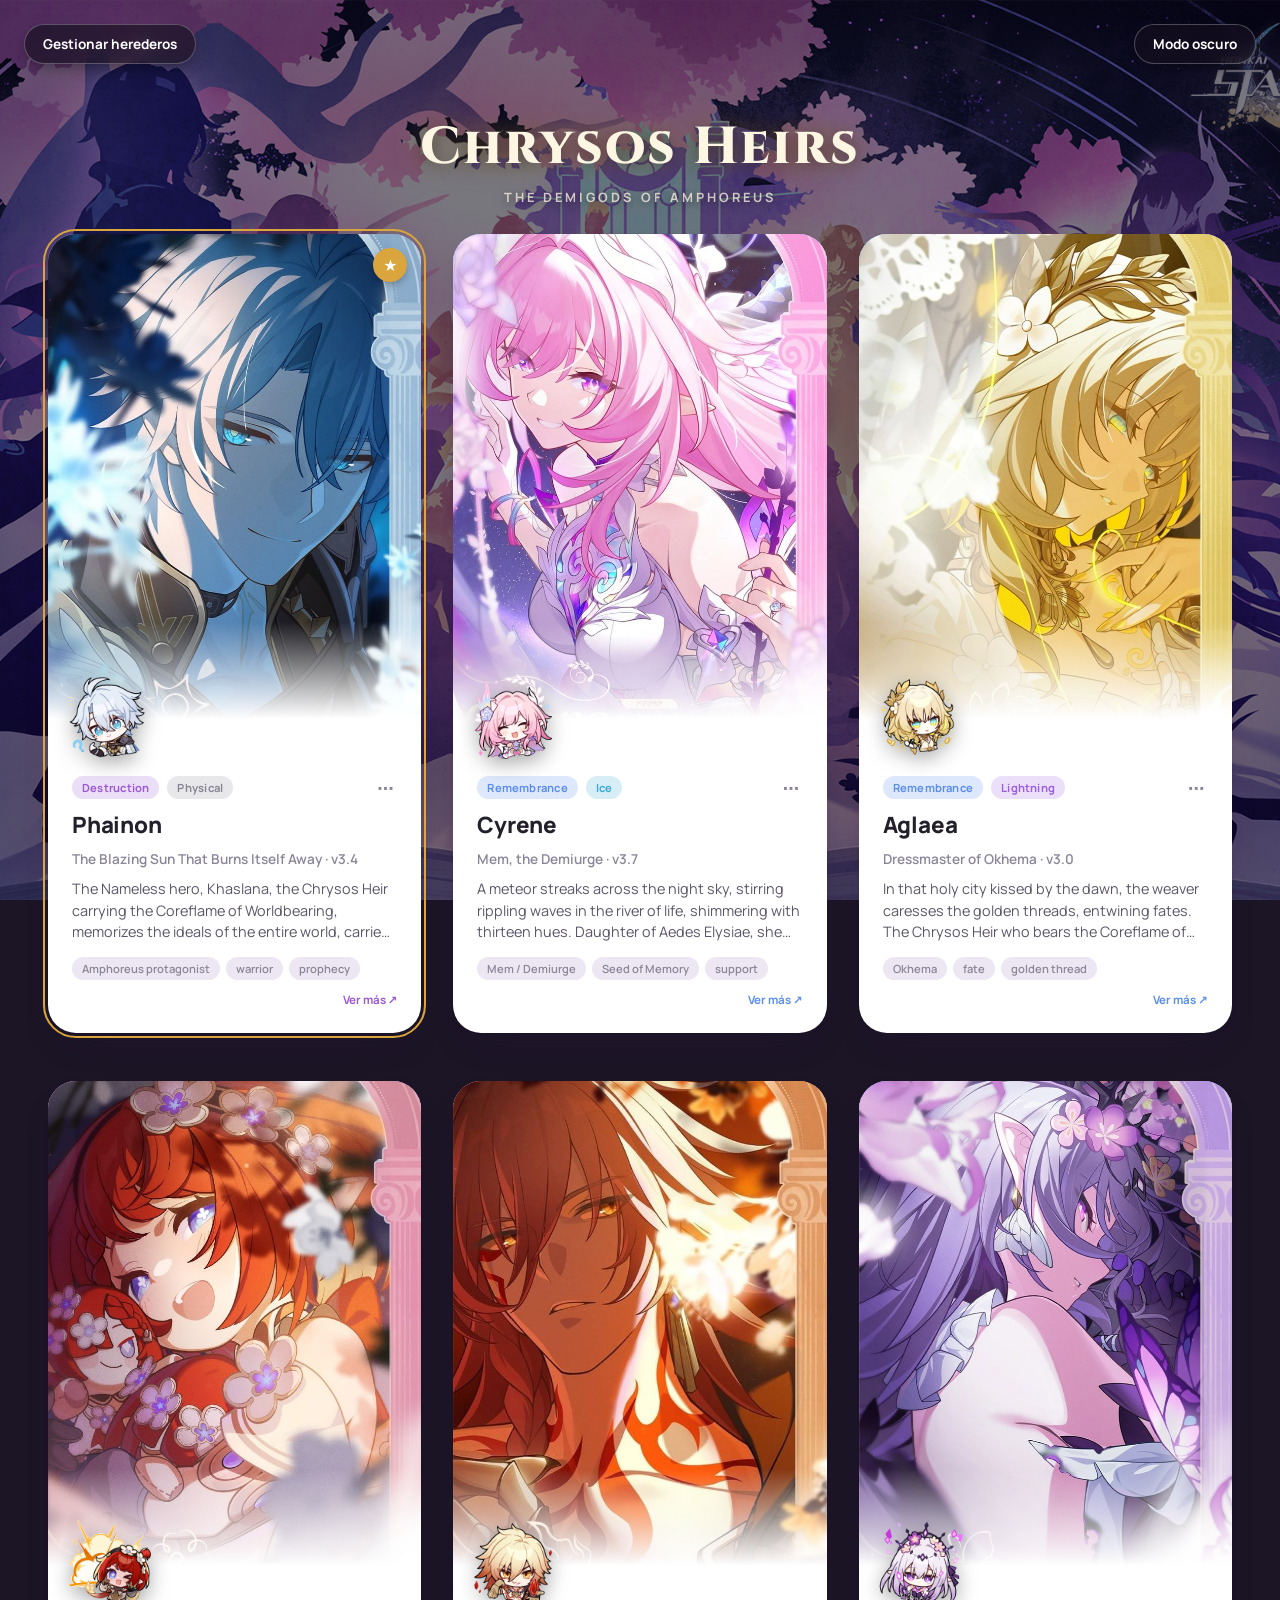
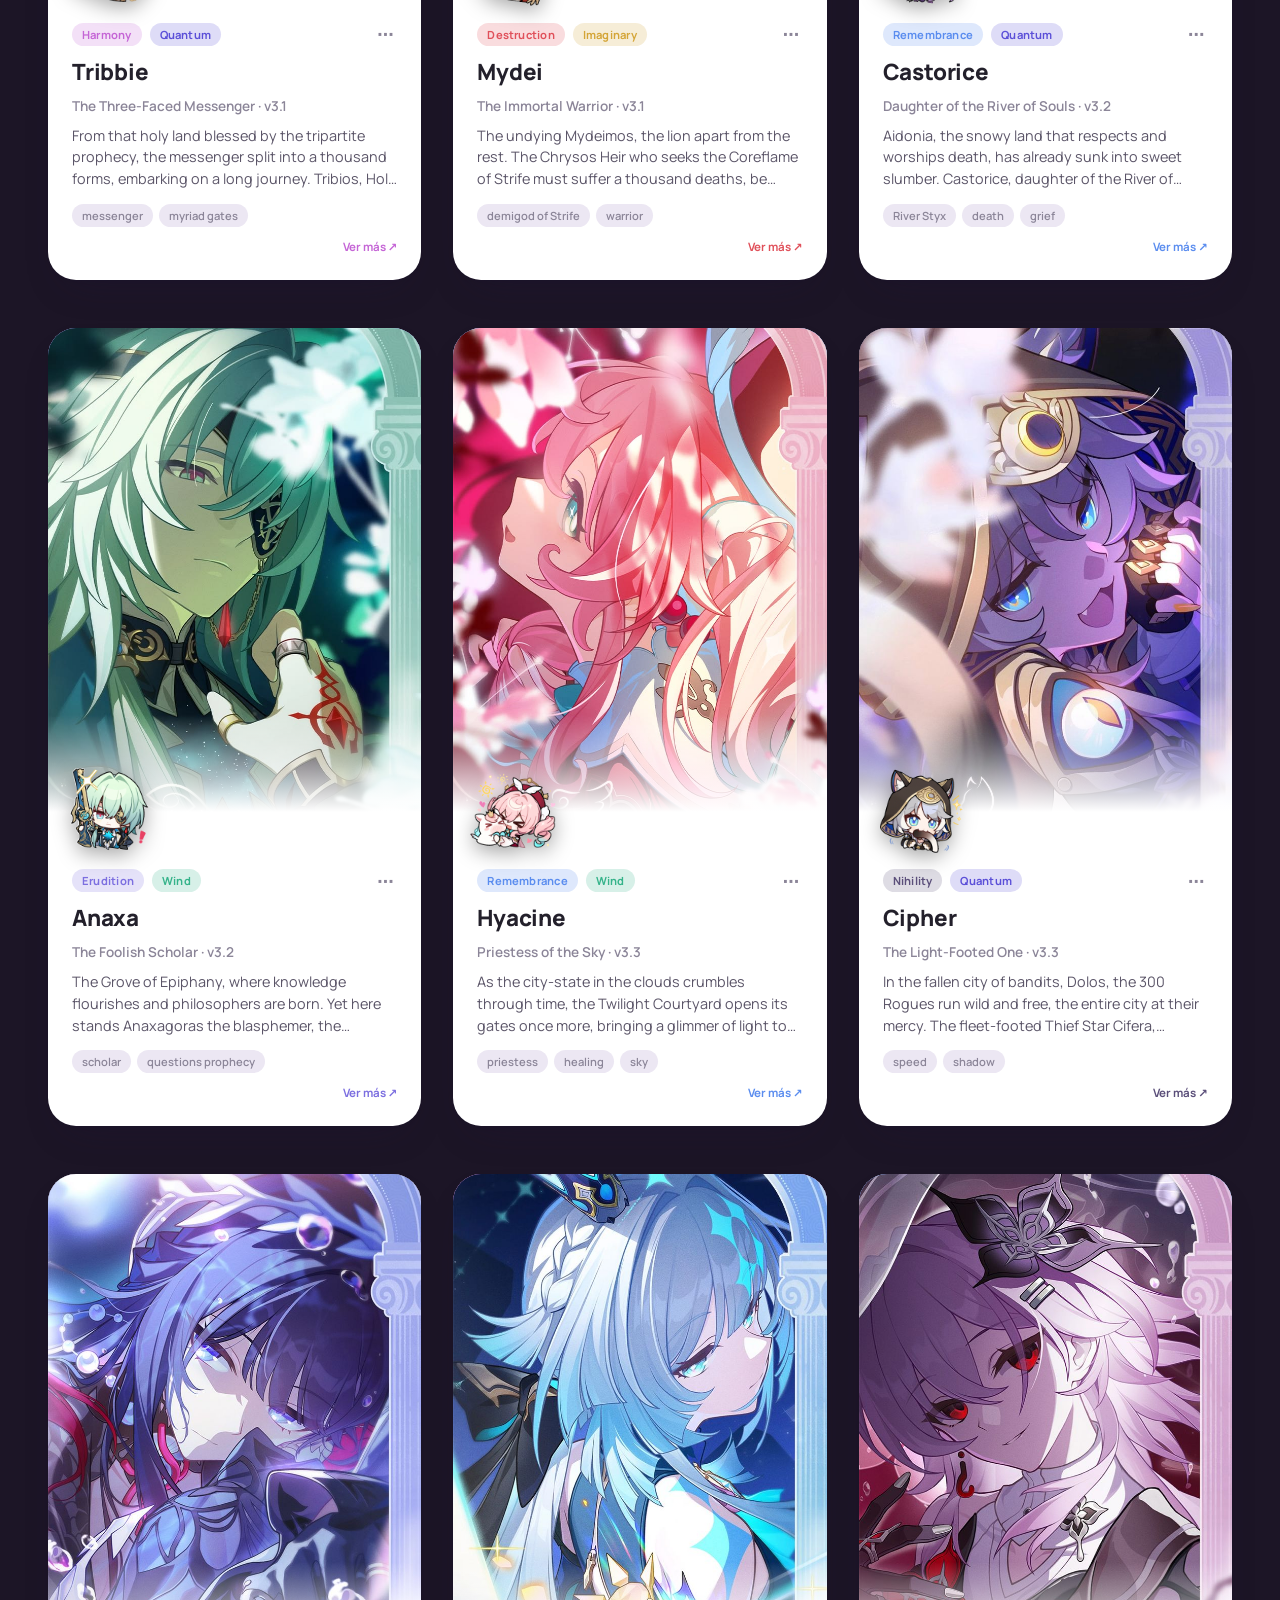
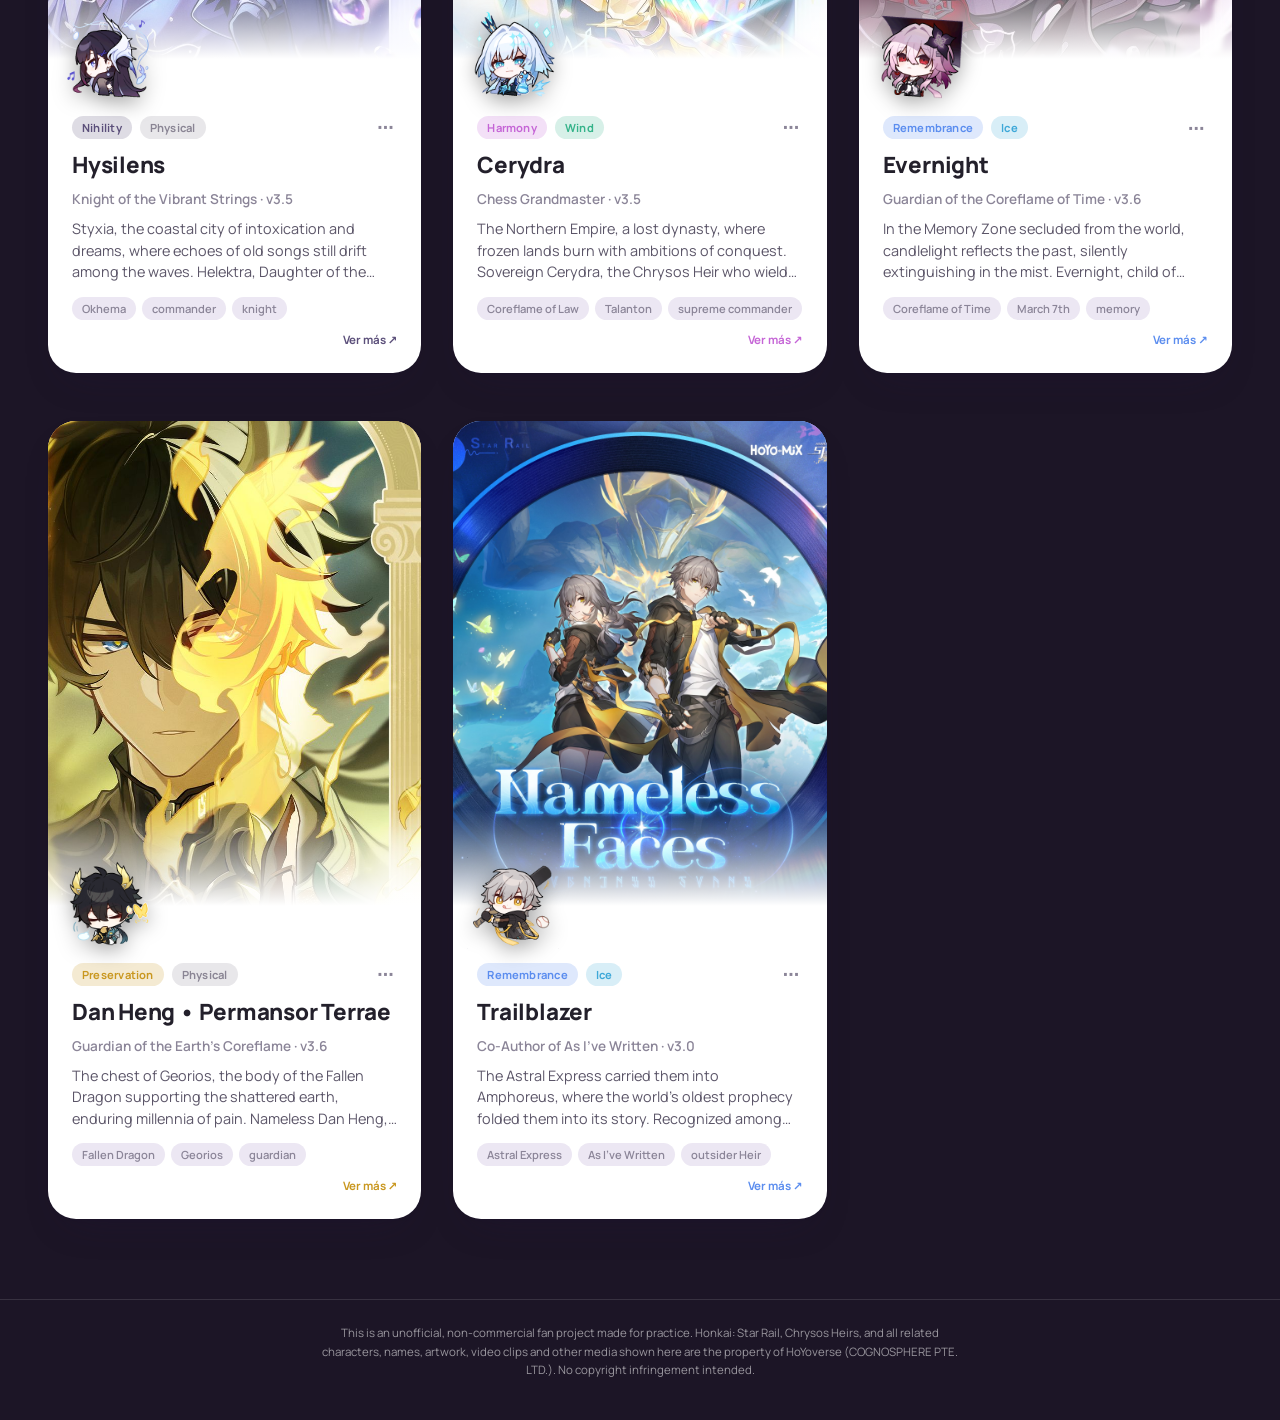
==== commit b70e1c99: "Conectar Chrysos Heirs con el gestor de proyecto 1 - script.js lee la lista guardada por el gestor (" ====
--- a/index.html
+++ b/index.html
@@ -50,6 +50,13 @@
     Modo oscuro
   </button>
 
+  <!-- Enlace al gestor de "proyecto 1" (crear, editar y borrar
+       herederos). Vive dentro de esta misma carpeta, así que comparte
+       el localStorage con esta página y los cambios aparecen aquí. -->
+  <a class="theme-toggle gestor-link" href="proyecto%201/gestion.html">
+    Gestionar herederos
+  </a>
+
   <!-- Encabezado: título + subtítulo. Fijo en el HTML porque no
        depende de ningún dato de la colección. -->
   <header class="page-header">
--- a/styles/style.css
+++ b/styles/style.css
@@ -244,6 +244,14 @@
 
 /* Un poco más opaco al pasar el mouse, como feedback de que es
    clickeable. */
+/* El enlace al gestor usa el mismo estilo de vidrio que el botón de
+   tema, pero va en la esquina izquierda y sin subrayado. */
+.gestor-link {
+  right: auto;
+  left: 16px;
+  text-decoration: none;
+}
+
 .theme-toggle:hover {
   background: rgba(20, 14, 30, 0.85);
 }
@@ -269,6 +277,11 @@
   .theme-toggle {
     top: 24px;
     right: 24px;
+  }
+
+  .gestor-link {
+    right: auto;
+    left: 24px;
   }
 }
 
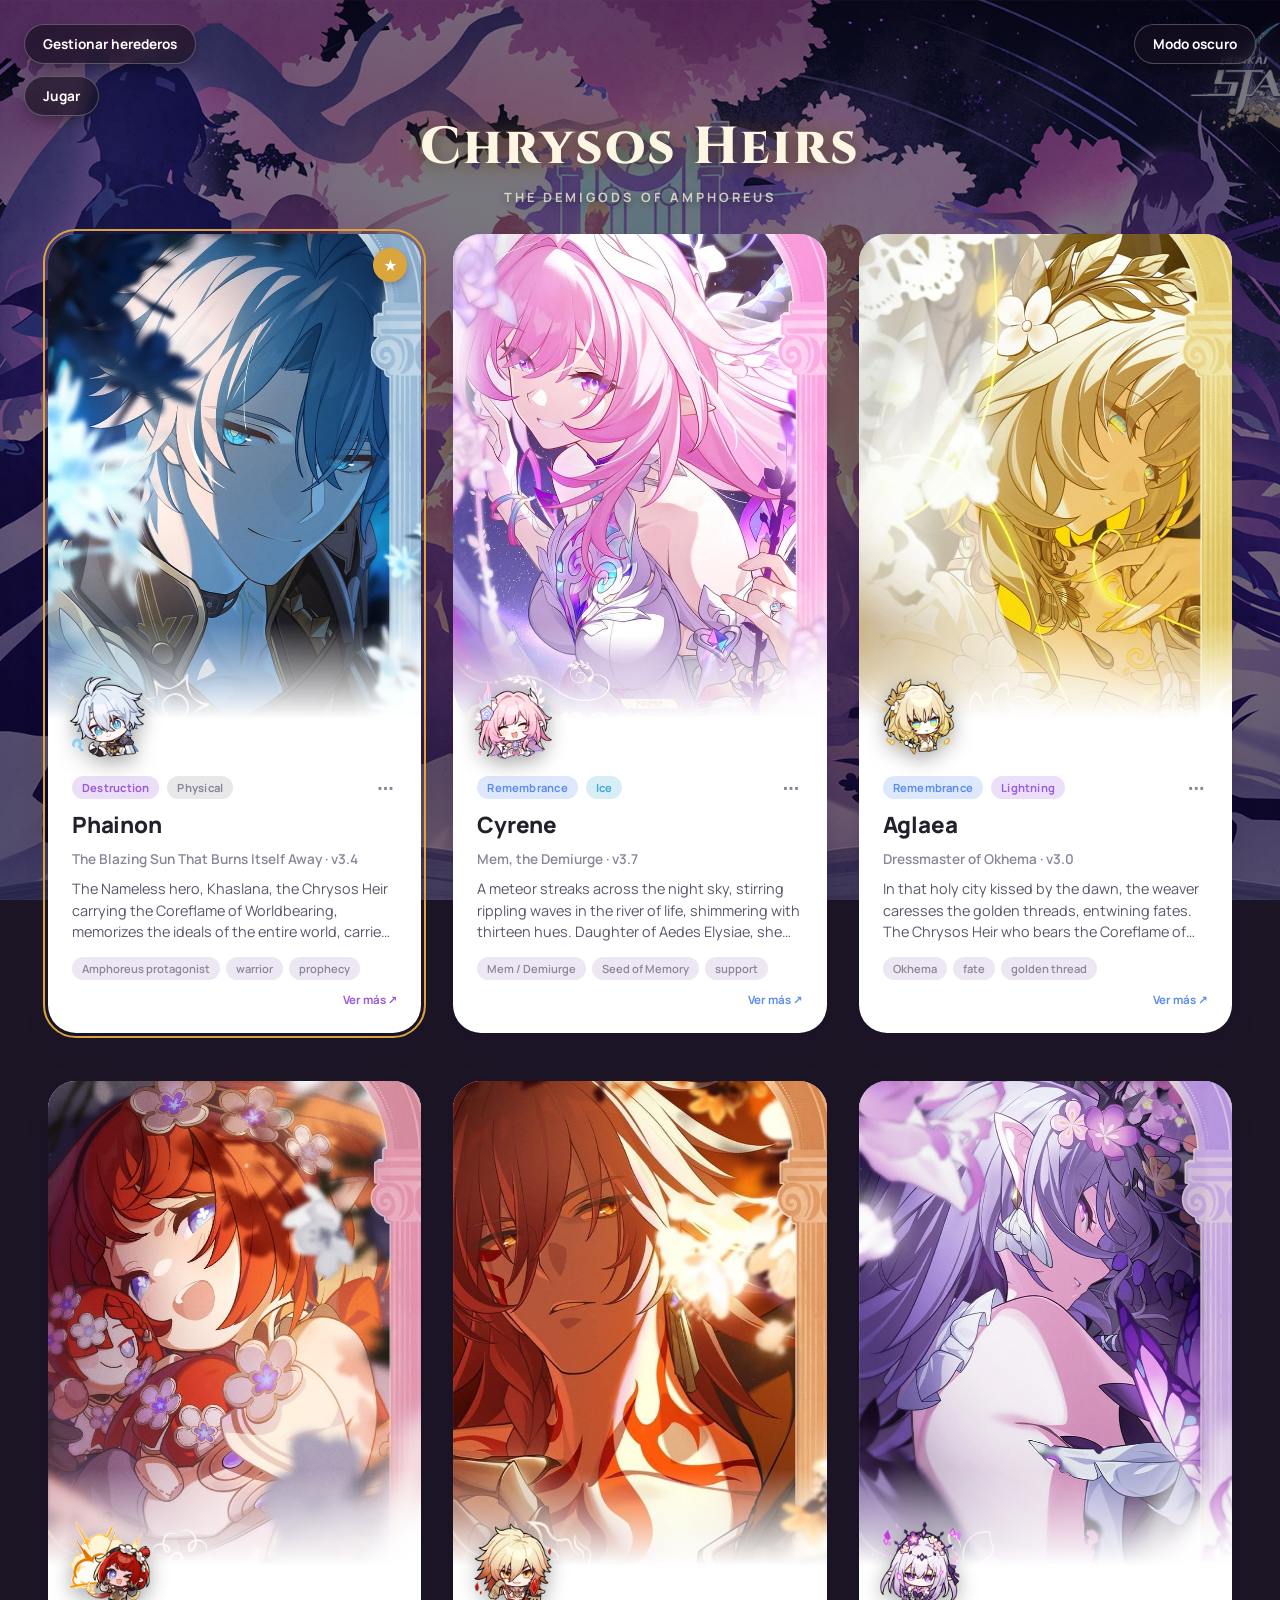
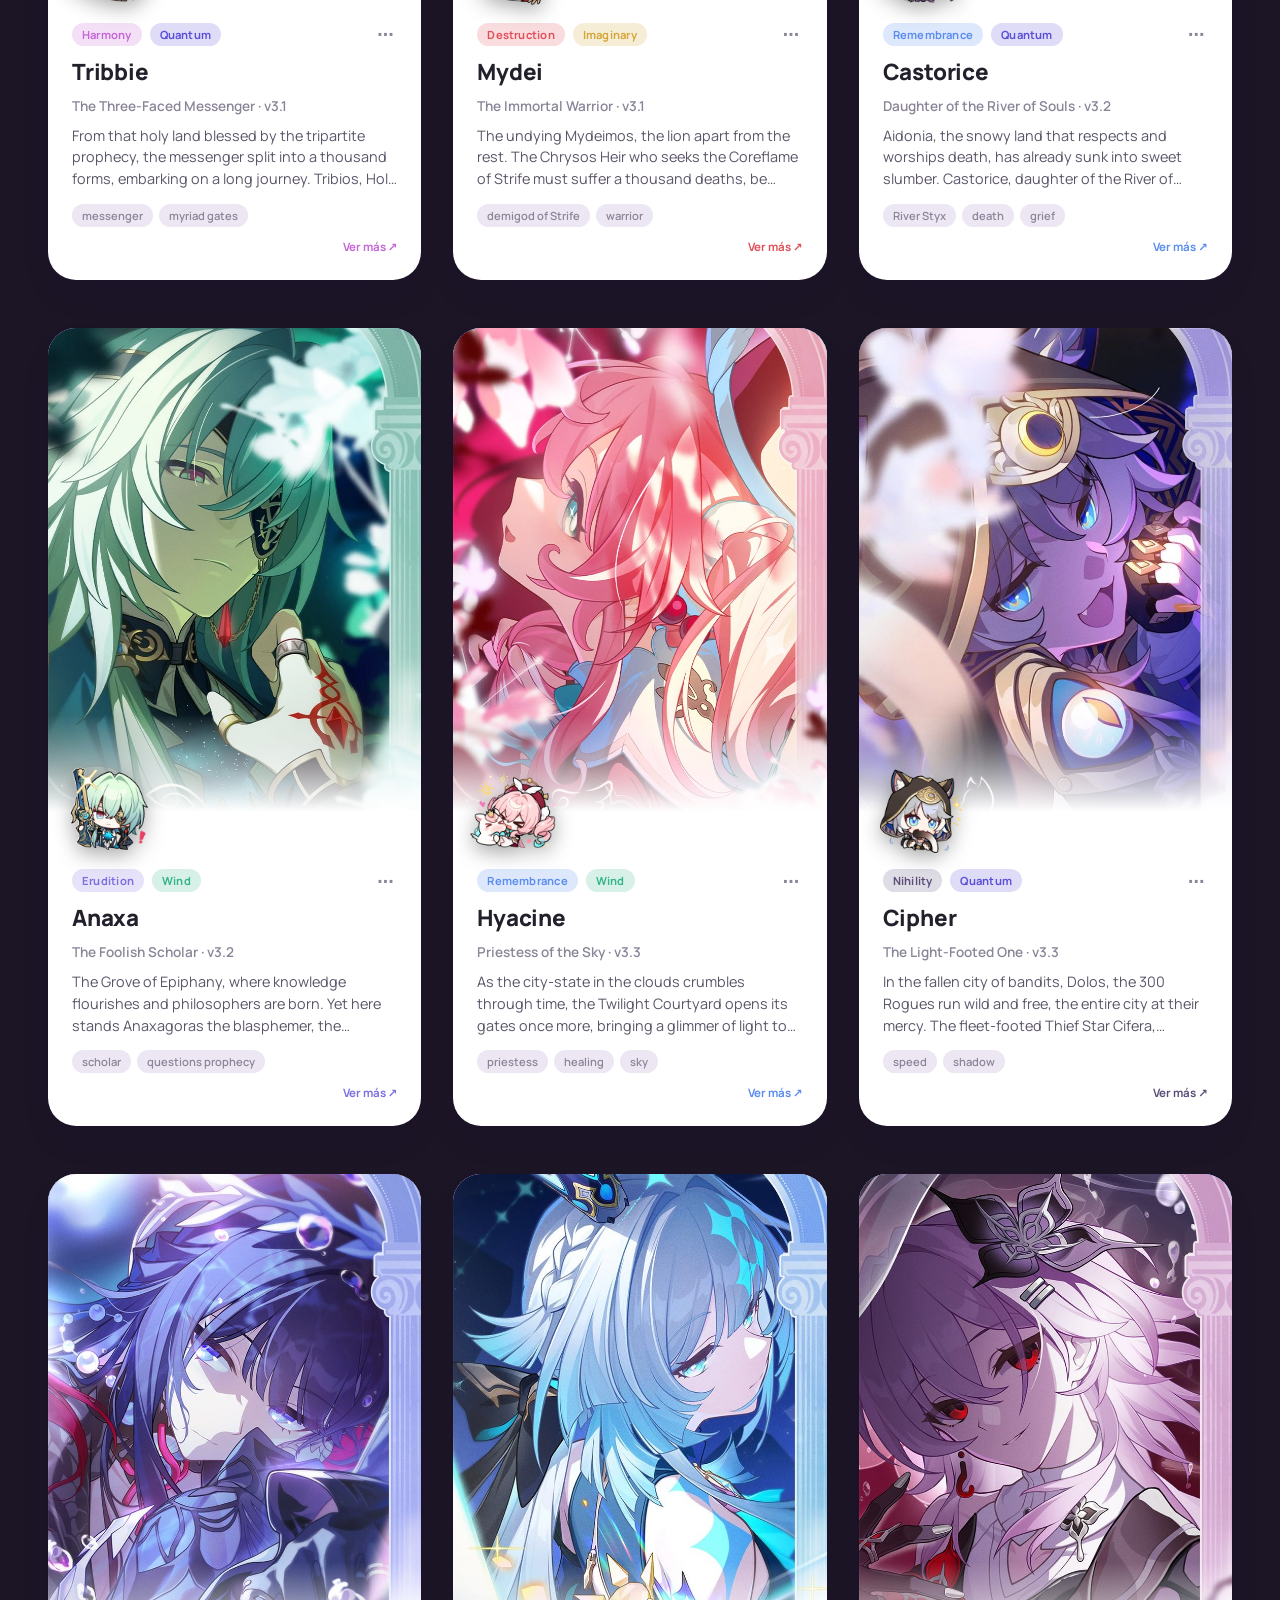
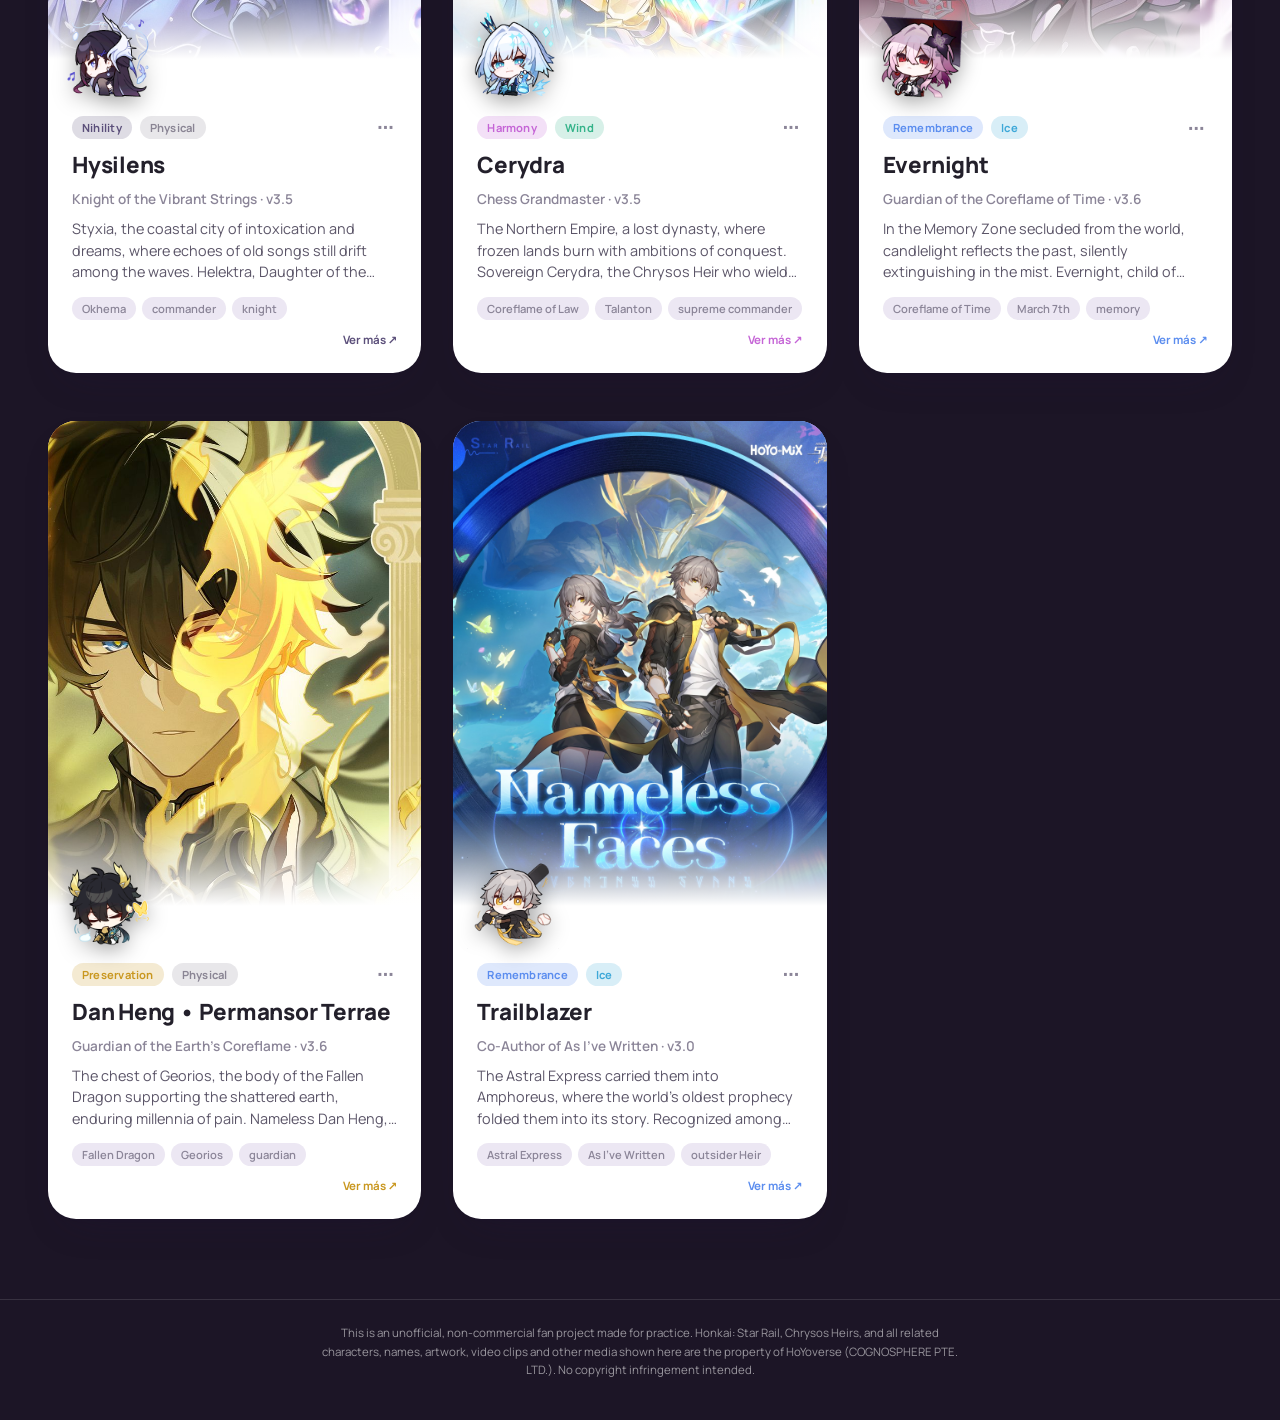
==== commit 64120362: "Hacer accesible el juego de memoria y guardar partidas sin servidor - Botón "Jugar" en el sitio y en" ====
--- a/index.html
+++ b/index.html
@@ -56,6 +56,11 @@
   <a class="theme-toggle gestor-link" href="proyecto%201/gestion.html">
     Gestionar herederos
   </a>
+  <!-- Juego de memoria de "proyecto 1". Sin servidor (GitHub Pages)
+       entra en modo offline y guarda las partidas en el navegador. -->
+  <a class="theme-toggle gestor-link juego-link" href="proyecto%201/game.html">
+    Jugar
+  </a>
 
   <!-- Encabezado: título + subtítulo. Fijo en el HTML porque no
        depende de ningún dato de la colección. -->
--- a/styles/style.css
+++ b/styles/style.css
@@ -252,6 +252,11 @@
   text-decoration: none;
 }
 
+/* "Jugar" va justo debajo de "Gestionar herederos". */
+.juego-link {
+  top: 64px;
+}
+
 .theme-toggle:hover {
   background: rgba(20, 14, 30, 0.85);
 }
@@ -282,6 +287,10 @@
   .gestor-link {
     right: auto;
     left: 24px;
+  }
+
+  .juego-link {
+    top: 76px;
   }
 }
 
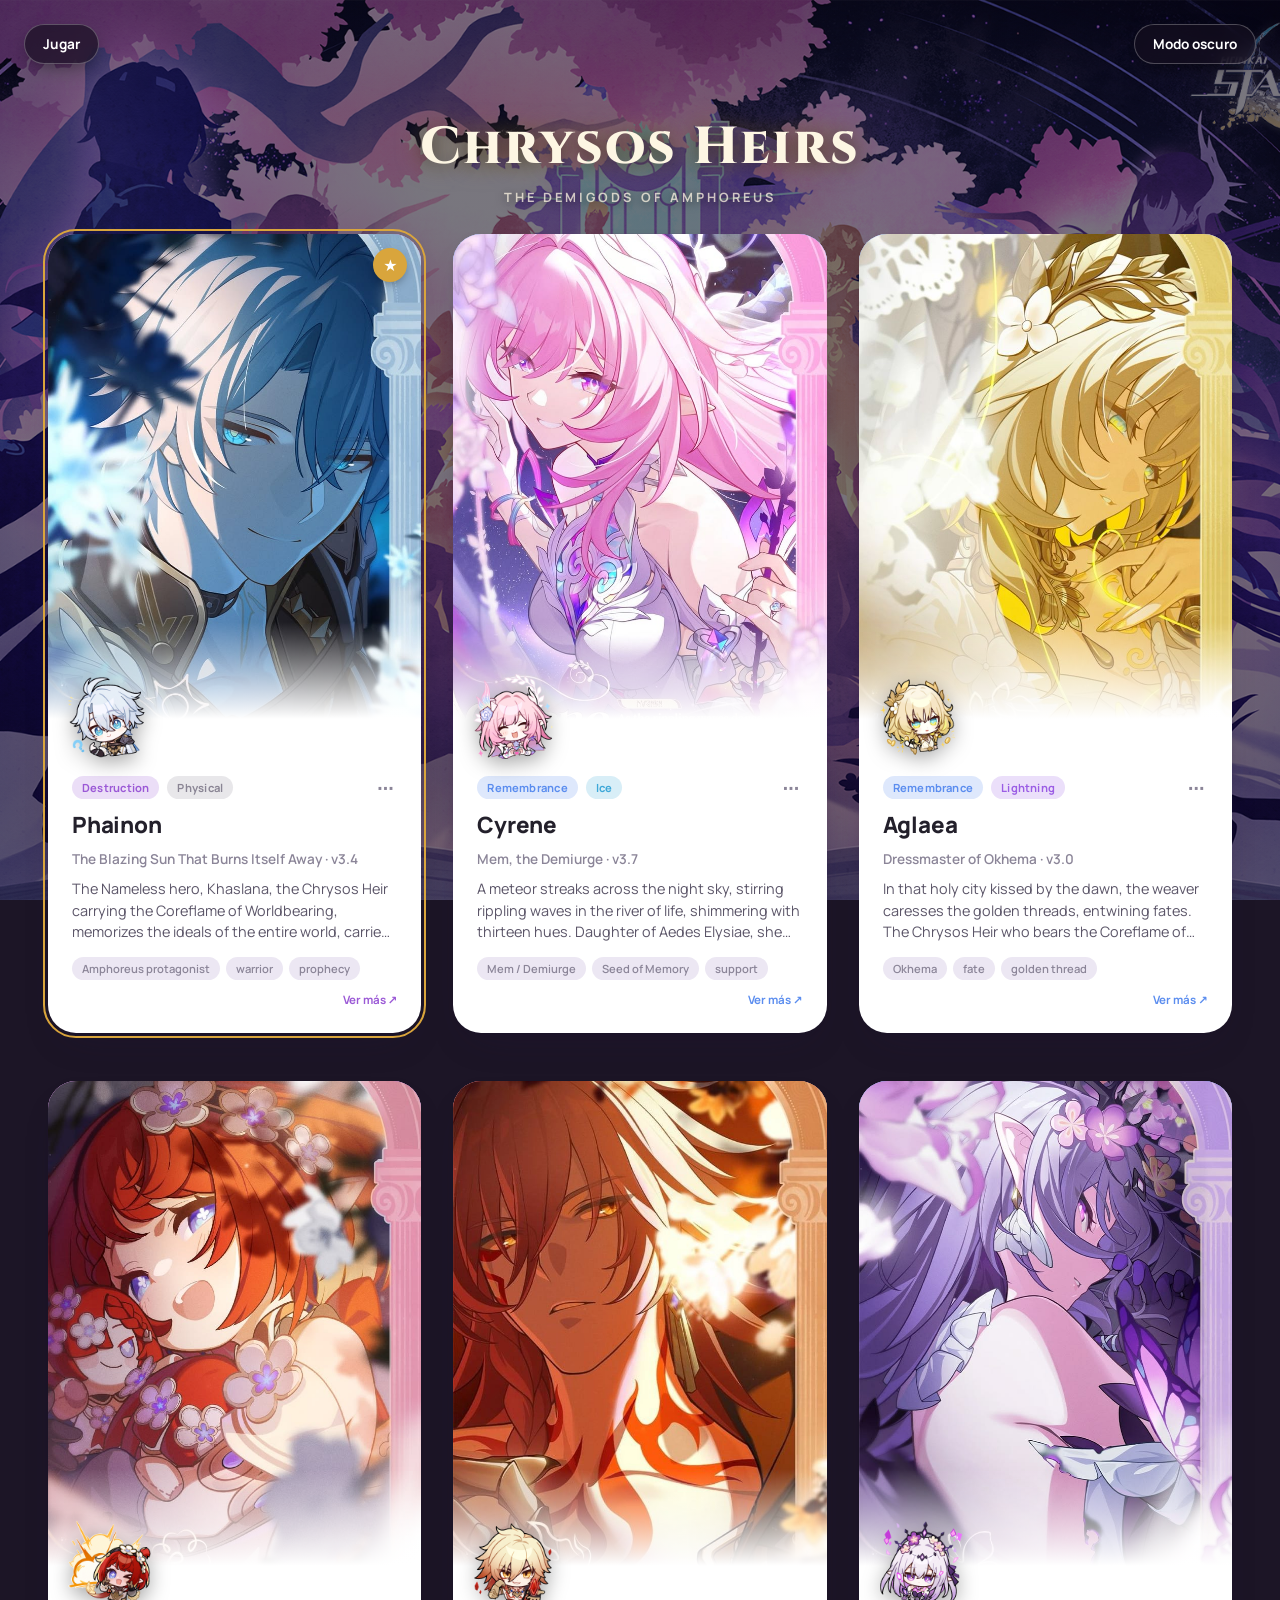
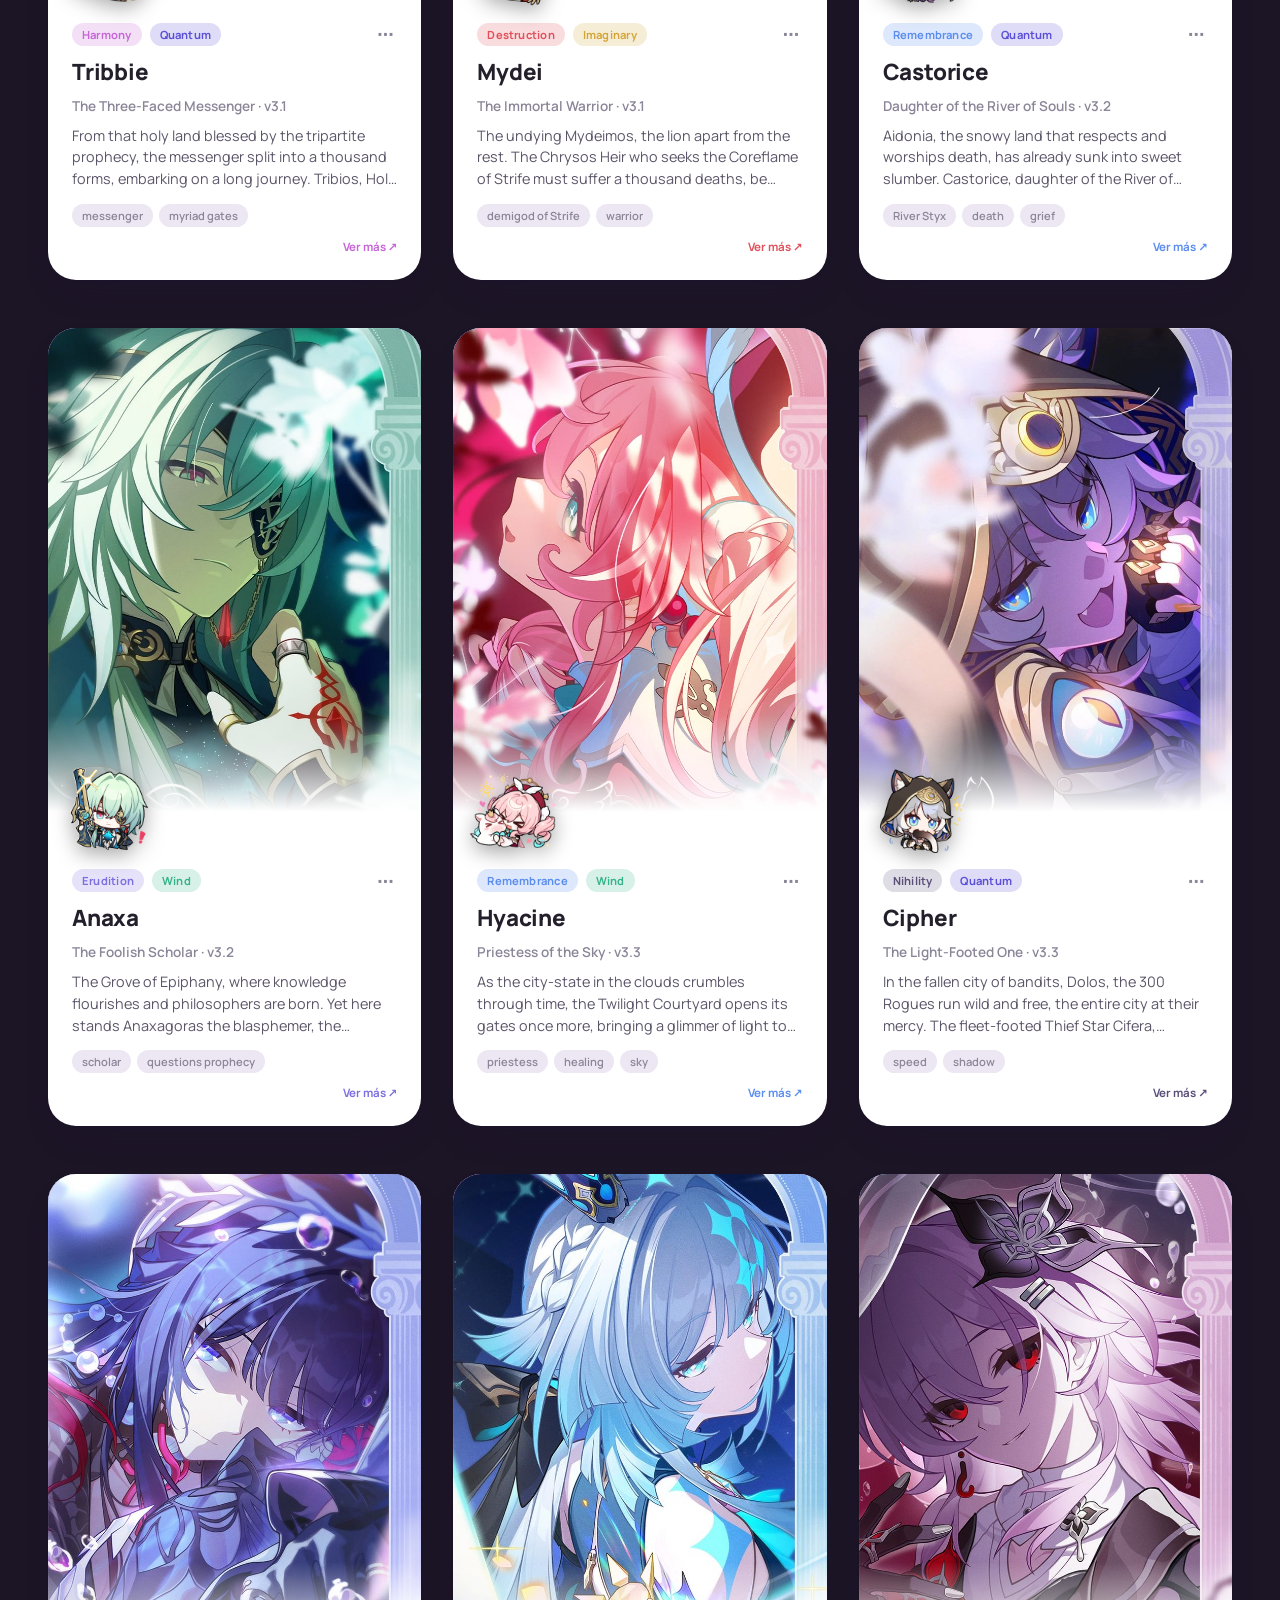
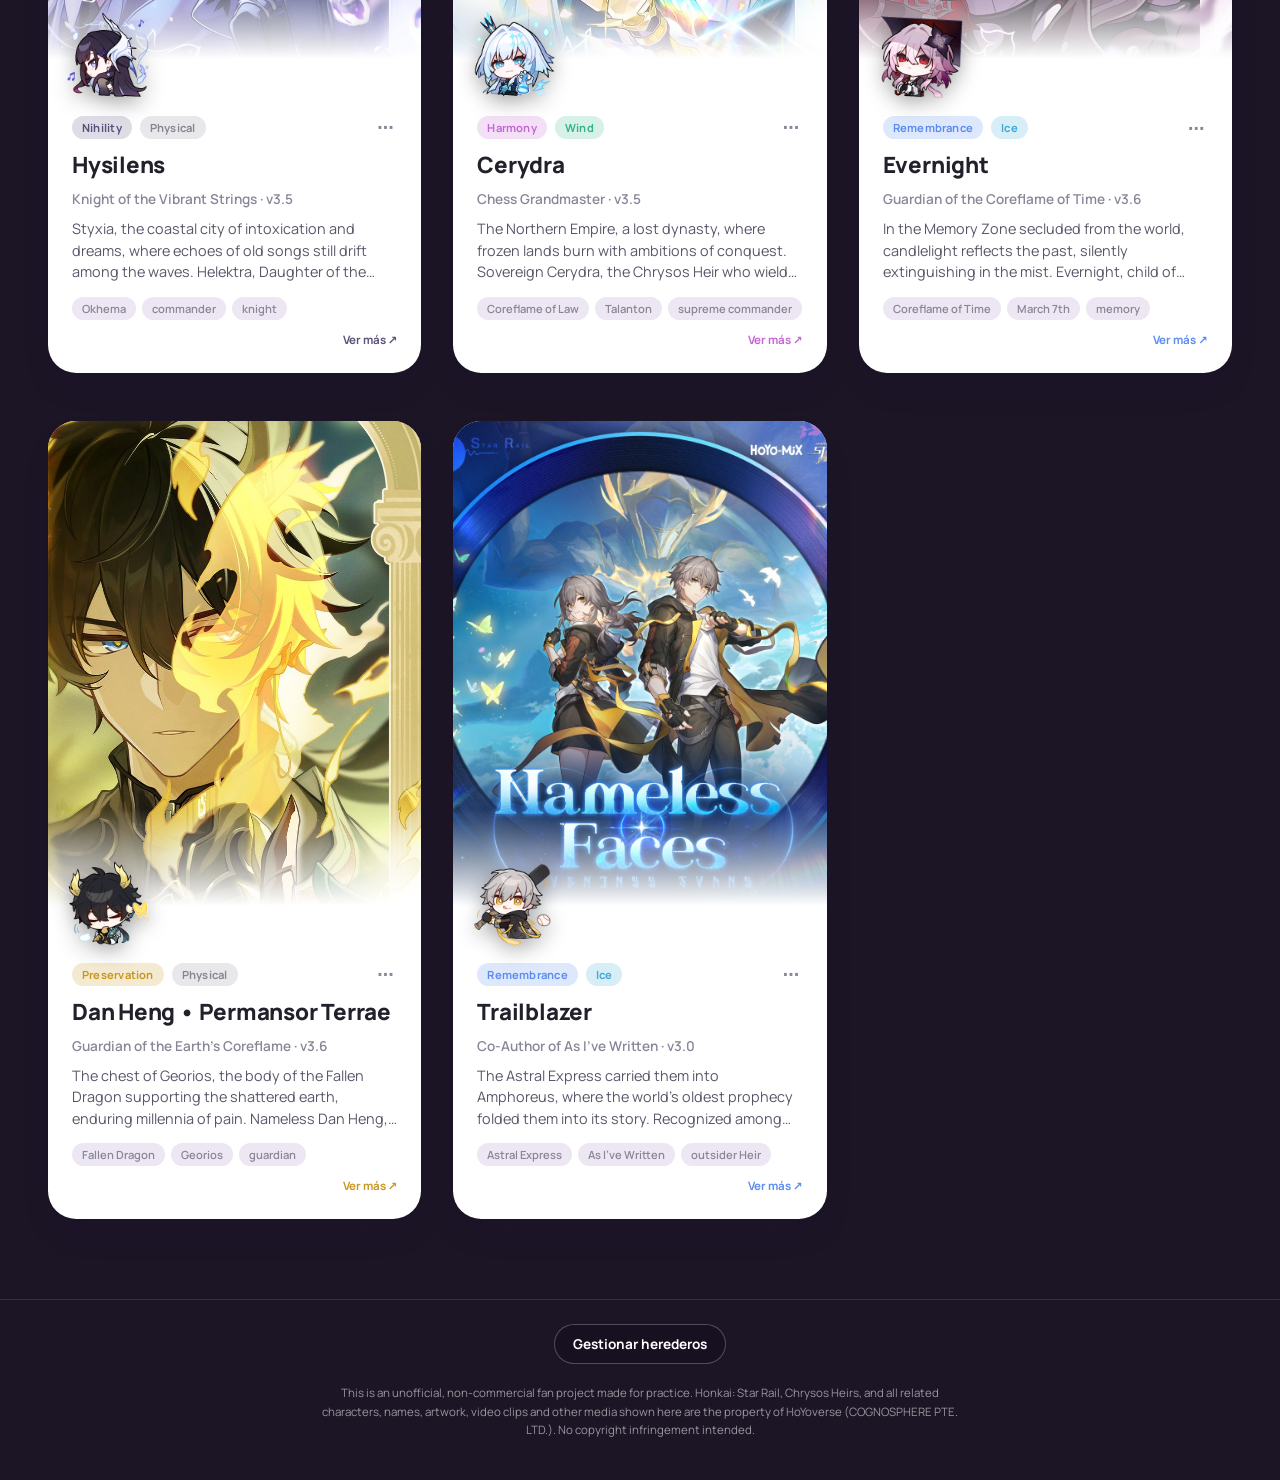
==== commit 45f22a18: "Mover "Gestionar herederos" al pie de página El botón flotante de gestión quedaba encima de "Jugar"." ====
--- a/index.html
+++ b/index.html
@@ -50,15 +50,9 @@
     Modo oscuro
   </button>
 
-  <!-- Enlace al gestor de "proyecto 1" (crear, editar y borrar
-       herederos). Vive dentro de esta misma carpeta, así que comparte
-       el localStorage con esta página y los cambios aparecen aquí. -->
-  <a class="theme-toggle gestor-link" href="proyecto%201/gestion.html">
-    Gestionar herederos
-  </a>
   <!-- Juego de memoria de "proyecto 1". Sin servidor (GitHub Pages)
        entra en modo offline y guarda las partidas en el navegador. -->
-  <a class="theme-toggle gestor-link juego-link" href="proyecto%201/game.html">
+  <a class="theme-toggle juego-link" href="proyecto%201/game.html">
     Jugar
   </a>
 
@@ -79,6 +73,10 @@
        sin fines comerciales, y que todo el material de Honkai: Star
        Rail / Chrysos Heirs es propiedad de HoYoverse. -->
   <footer class="site-footer">
+    <!-- Enlace al gestor de "proyecto 1" (crear, editar y borrar
+         herederos). Vive dentro de esta misma carpeta, así que comparte
+         el localStorage con esta página y los cambios aparecen aquí. -->
+    <a class="footer-gestor" href="proyecto%201/gestion.html">Gestionar herederos</a>
     <p>
       This is an unofficial, non-commercial fan project made for
       practice. Honkai: Star Rail, Chrysos Heirs, and all related
--- a/styles/style.css
+++ b/styles/style.css
@@ -244,17 +244,12 @@
 
 /* Un poco más opaco al pasar el mouse, como feedback de que es
    clickeable. */
-/* El enlace al gestor usa el mismo estilo de vidrio que el botón de
-   tema, pero va en la esquina izquierda y sin subrayado. */
-.gestor-link {
+/* "Jugar" usa el mismo estilo de vidrio que el botón de tema, pero en
+   la esquina izquierda y sin subrayado. */
+.juego-link {
   right: auto;
   left: 16px;
   text-decoration: none;
-}
-
-/* "Jugar" va justo debajo de "Gestionar herederos". */
-.juego-link {
-  top: 64px;
 }
 
 .theme-toggle:hover {
@@ -284,13 +279,9 @@
     right: 24px;
   }
 
-  .gestor-link {
+  .juego-link {
     right: auto;
     left: 24px;
-  }
-
-  .juego-link {
-    top: 76px;
   }
 }
 
@@ -1034,6 +1025,30 @@
   border-top: 1px solid rgba(255, 255, 255, 0.12);
 }
 
+/* Botón al gestor, centrado sobre el texto legal del pie. */
+.footer-gestor {
+  display: table;
+  margin: 0 auto 1.25rem;
+  padding: 10px 18px;
+  border: 1px solid rgba(255, 255, 255, 0.25);
+  border-radius: 999px;
+  font-size: 0.85rem;
+  font-weight: 700;
+  color: #fff;
+  text-decoration: none;
+  background: rgba(20, 14, 30, 0.65);
+  transition: background 0.2s;
+}
+
+.footer-gestor:hover {
+  background: rgba(20, 14, 30, 0.85);
+}
+
+.footer-gestor:focus-visible {
+  outline: 2px solid #fff;
+  outline-offset: 2px;
+}
+
 .site-footer p {
   /* max-width + margin:0 auto: centra el bloque de texto y evita que
      las líneas queden demasiado largas en pantallas anchas. */
